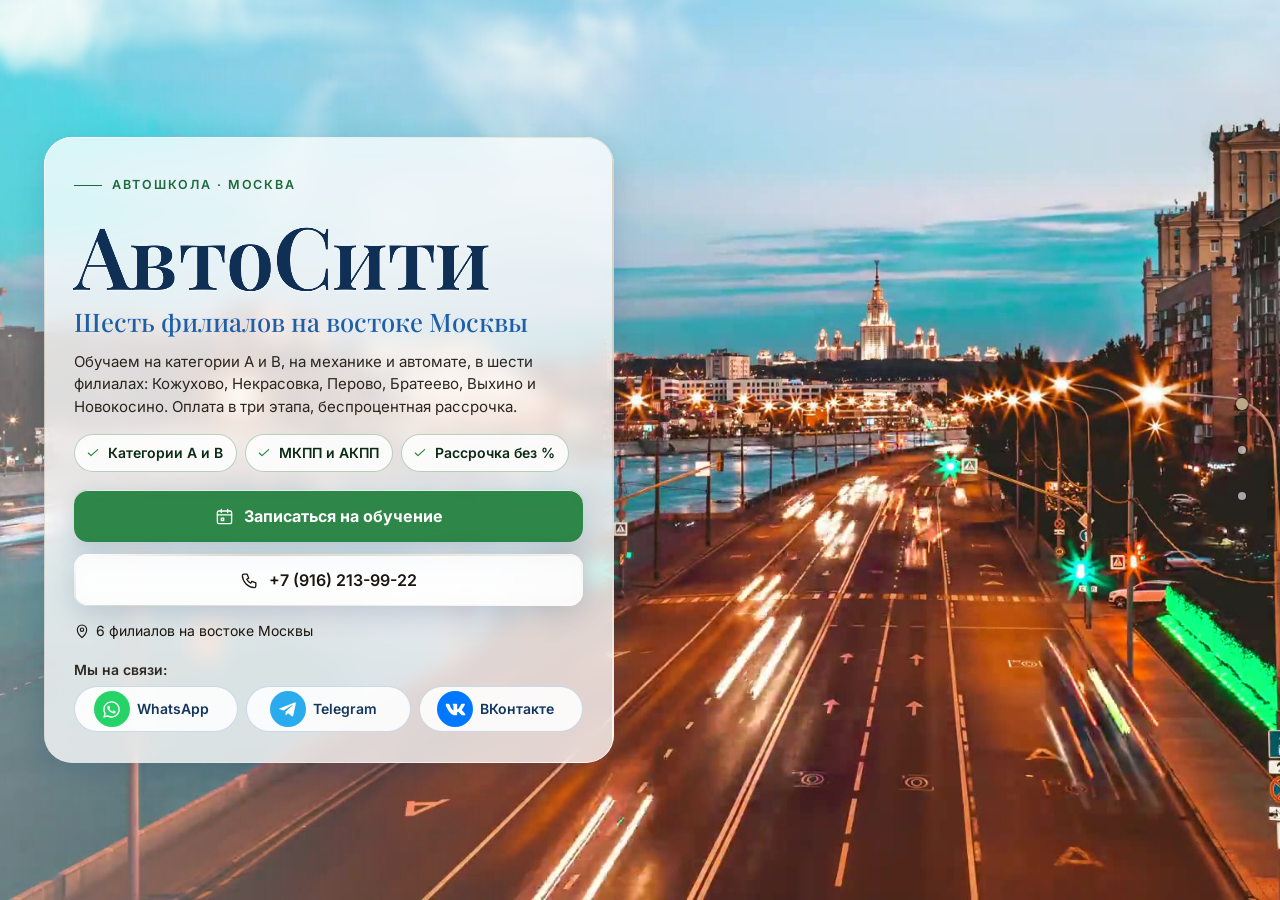
==== index.html @ 0210791f "Автошкола «АвтоСити»: этап 1 — главная, цены, контакты" ====
<!DOCTYPE html>
<html lang="ru" data-theme="light">
<head>
<meta charset="utf-8">
<meta name="viewport" content="width=device-width, initial-scale=1, viewport-fit=cover">
<title>Автошкола «АвтоСити» — права категорий A и B, 6 филиалов на востоке Москвы, от 29 000 ₽</title>
<meta name="description" content="Автошкола «АвтоСити»: категории A и B, МКПП и АКПП, рассрочка без процентов. Филиалы в Кожухово, Некрасовке, Перово, Братеево, Выхино и Новокосино. Категория B — от 29 000 ₽. Телефон +7 (916) 213-99-22.">
<meta name="robots" content="noindex, nofollow, noarchive">
<meta name="geo.region" content="RU-SPE">
<meta name="geo.placename" content="Санкт-Петербург">
<meta name="geo.position" content="59.8944504;30.4585142">
<meta name="ICBM" content="59.8944504, 30.4585142">
<meta property="og:type" content="website">
<meta property="og:locale" content="ru_RU">
<meta property="og:site_name" content="Автошкола «АвтоСити»">
<meta property="og:title" content="Автошкола «АвтоСити» — права категорий A и B, 6 филиалов на востоке Москвы, от 29 000 ₽">
<meta property="og:description" content="Автошкола «АвтоСити»: категории A и B, МКПП и АКПП, рассрочка без процентов. Филиалы в Кожухово, Некрасовке, Перово, Братеево, Выхино и Новокосино. Категория B — от 29 000 ₽. Телефон +7 (916) 213-99-22.">
<meta name="twitter:card" content="summary_large_image">
<meta name="twitter:title" content="Автошкола «АвтоСити» — права категорий A и B, 6 филиалов на востоке Москвы, от 29 000 ₽">
<meta name="twitter:description" content="Автошкола «АвтоСити»: категории A и B, МКПП и АКПП, рассрочка без процентов. Филиалы в Кожухово, Некрасовке, Перово, Братеево, Выхино и Новокосино. Категория B — от 29 000 ₽. Телефон +7 (916) 213-99-22.">
<meta name="theme-color" content="#eef9ef">
<link rel="icon" href="data:image/svg+xml,%3Csvg%20xmlns%3D%22http%3A//www.w3.org/2000/svg%22%20viewBox%3D%220%200%2064%2064%22%3E%3Crect%20width%3D%2264%22%20height%3D%2264%22%20rx%3D%2214%22%20fill%3D%22%231f5fa8%22/%3E%3Ccircle%20cx%3D%2232%22%20cy%3D%2232%22%20r%3D%2217%22%20fill%3D%22none%22%20stroke%3D%22%23fff%22%20stroke-width%3D%225%22/%3E%3Ccircle%20cx%3D%2232%22%20cy%3D%2232%22%20r%3D%225%22%20fill%3D%22%23ffc54d%22/%3E%3C/svg%3E">
<script>document.documentElement.classList.add('js');try{var _i=parseInt(localStorage.getItem('nb_fs2'),10),_f=[1,1.15,1.3,1.5][_i];if(_f)document.documentElement.style.setProperty('--fs',_f)}catch(e){}</script>
<style id="hero-timing">:root{--hero-d:1.2s}</style>
<link rel="preload" as="image" href="img/hero-poster.jpg" fetchpriority="high">
<!-- шрифты лежат внутри сайта: Google Fonts у российской аудитории режется -->
<style>
@font-face{font-family:'Inter';font-style:normal;font-weight:400;font-display:swap;src:url(assets/fonts/inter-400-cyrillic-ext.woff2) format('woff2');unicode-range:U+0460-052F, U+1C80-1C8A, U+20B4, U+2DE0-2DFF, U+A640-A69F, U+FE2E-FE2F}
@font-face{font-family:'Inter';font-style:normal;font-weight:400;font-display:swap;src:url(assets/fonts/inter-400-cyrillic.woff2) format('woff2');unicode-range:U+0301, U+0400-045F, U+0490-0491, U+04B0-04B1, U+2116}
@font-face{font-family:'Inter';font-style:normal;font-weight:400;font-display:swap;src:url(assets/fonts/inter-400-latin-ext.woff2) format('woff2');unicode-range:U+0100-02BA, U+02BD-02C5, U+02C7-02CC, U+02CE-02D7, U+02DD-02FF, U+0304, U+0308, U+0329, U+1D00-1DBF, U+1E00-1E9F, U+1EF2-1EFF, U+2020, U+20A0-20AB, U+20AD-20C0, U+2113, U+2C60-2C7F, U+A720-A7FF}
@font-face{font-family:'Inter';font-style:normal;font-weight:400;font-display:swap;src:url(assets/fonts/inter-400-latin.woff2) format('woff2');unicode-range:U+0000-00FF, U+0131, U+0152-0153, U+02BB-02BC, U+02C6, U+02DA, U+02DC, U+0304, U+0308, U+0329, U+2000-206F, U+20AC, U+2122, U+2191, U+2193, U+2212, U+2215, U+FEFF, U+FFFD}
@font-face{font-family:'Inter';font-style:normal;font-weight:500;font-display:swap;src:url(assets/fonts/inter-500-cyrillic-ext.woff2) format('woff2');unicode-range:U+0460-052F, U+1C80-1C8A, U+20B4, U+2DE0-2DFF, U+A640-A69F, U+FE2E-FE2F}
@font-face{font-family:'Inter';font-style:normal;font-weight:500;font-display:swap;src:url(assets/fonts/inter-500-cyrillic.woff2) format('woff2');unicode-range:U+0301, U+0400-045F, U+0490-0491, U+04B0-04B1, U+2116}
@font-face{font-family:'Inter';font-style:normal;font-weight:500;font-display:swap;src:url(assets/fonts/inter-500-latin-ext.woff2) format('woff2');unicode-range:U+0100-02BA, U+02BD-02C5, U+02C7-02CC, U+02CE-02D7, U+02DD-02FF, U+0304, U+0308, U+0329, U+1D00-1DBF, U+1E00-1E9F, U+1EF2-1EFF, U+2020, U+20A0-20AB, U+20AD-20C0, U+2113, U+2C60-2C7F, U+A720-A7FF}
@font-face{font-family:'Inter';font-style:normal;font-weight:500;font-display:swap;src:url(assets/fonts/inter-500-latin.woff2) format('woff2');unicode-range:U+0000-00FF, U+0131, U+0152-0153, U+02BB-02BC, U+02C6, U+02DA, U+02DC, U+0304, U+0308, U+0329, U+2000-206F, U+20AC, U+2122, U+2191, U+2193, U+2212, U+2215, U+FEFF, U+FFFD}
@font-face{font-family:'Inter';font-style:normal;font-weight:600;font-display:swap;src:url(assets/fonts/inter-600-cyrillic-ext.woff2) format('woff2');unicode-range:U+0460-052F, U+1C80-1C8A, U+20B4, U+2DE0-2DFF, U+A640-A69F, U+FE2E-FE2F}
@font-face{font-family:'Inter';font-style:normal;font-weight:600;font-display:swap;src:url(assets/fonts/inter-600-cyrillic.woff2) format('woff2');unicode-range:U+0301, U+0400-045F, U+0490-0491, U+04B0-04B1, U+2116}
@font-face{font-family:'Inter';font-style:normal;font-weight:600;font-display:swap;src:url(assets/fonts/inter-600-latin-ext.woff2) format('woff2');unicode-range:U+0100-02BA, U+02BD-02C5, U+02C7-02CC, U+02CE-02D7, U+02DD-02FF, U+0304, U+0308, U+0329, U+1D00-1DBF, U+1E00-1E9F, U+1EF2-1EFF, U+2020, U+20A0-20AB, U+20AD-20C0, U+2113, U+2C60-2C7F, U+A720-A7FF}
@font-face{font-family:'Inter';font-style:normal;font-weight:600;font-display:swap;src:url(assets/fonts/inter-600-latin.woff2) format('woff2');unicode-range:U+0000-00FF, U+0131, U+0152-0153, U+02BB-02BC, U+02C6, U+02DA, U+02DC, U+0304, U+0308, U+0329, U+2000-206F, U+20AC, U+2122, U+2191, U+2193, U+2212, U+2215, U+FEFF, U+FFFD}
@font-face{font-family:'Inter';font-style:normal;font-weight:700;font-display:swap;src:url(assets/fonts/inter-700-cyrillic-ext.woff2) format('woff2');unicode-range:U+0460-052F, U+1C80-1C8A, U+20B4, U+2DE0-2DFF, U+A640-A69F, U+FE2E-FE2F}
@font-face{font-family:'Inter';font-style:normal;font-weight:700;font-display:swap;src:url(assets/fonts/inter-700-cyrillic.woff2) format('woff2');unicode-range:U+0301, U+0400-045F, U+0490-0491, U+04B0-04B1, U+2116}
@font-face{font-family:'Inter';font-style:normal;font-weight:700;font-display:swap;src:url(assets/fonts/inter-700-latin-ext.woff2) format('woff2');unicode-range:U+0100-02BA, U+02BD-02C5, U+02C7-02CC, U+02CE-02D7, U+02DD-02FF, U+0304, U+0308, U+0329, U+1D00-1DBF, U+1E00-1E9F, U+1EF2-1EFF, U+2020, U+20A0-20AB, U+20AD-20C0, U+2113, U+2C60-2C7F, U+A720-A7FF}
@font-face{font-family:'Inter';font-style:normal;font-weight:700;font-display:swap;src:url(assets/fonts/inter-700-latin.woff2) format('woff2');unicode-range:U+0000-00FF, U+0131, U+0152-0153, U+02BB-02BC, U+02C6, U+02DA, U+02DC, U+0304, U+0308, U+0329, U+2000-206F, U+20AC, U+2122, U+2191, U+2193, U+2212, U+2215, U+FEFF, U+FFFD}
@font-face{font-family:'Playfair Display';font-style:normal;font-weight:500;font-display:swap;src:url(assets/fonts/playfair-display-500-cyrillic.woff2) format('woff2');unicode-range:U+0301, U+0400-045F, U+0490-0491, U+04B0-04B1, U+2116}
@font-face{font-family:'Playfair Display';font-style:normal;font-weight:500;font-display:swap;src:url(assets/fonts/playfair-display-500-latin-ext.woff2) format('woff2');unicode-range:U+0100-02BA, U+02BD-02C5, U+02C7-02CC, U+02CE-02D7, U+02DD-02FF, U+0304, U+0308, U+0329, U+1D00-1DBF, U+1E00-1E9F, U+1EF2-1EFF, U+2020, U+20A0-20AB, U+20AD-20C0, U+2113, U+2C60-2C7F, U+A720-A7FF}
@font-face{font-family:'Playfair Display';font-style:normal;font-weight:500;font-display:swap;src:url(assets/fonts/playfair-display-500-latin.woff2) format('woff2');unicode-range:U+0000-00FF, U+0131, U+0152-0153, U+02BB-02BC, U+02C6, U+02DA, U+02DC, U+0304, U+0308, U+0329, U+2000-206F, U+20AC, U+2122, U+2191, U+2193, U+2212, U+2215, U+FEFF, U+FFFD}
@font-face{font-family:'Playfair Display';font-style:normal;font-weight:600;font-display:swap;src:url(assets/fonts/playfair-display-600-cyrillic.woff2) format('woff2');unicode-range:U+0301, U+0400-045F, U+0490-0491, U+04B0-04B1, U+2116}
@font-face{font-family:'Playfair Display';font-style:normal;font-weight:600;font-display:swap;src:url(assets/fonts/playfair-display-600-latin-ext.woff2) format('woff2');unicode-range:U+0100-02BA, U+02BD-02C5, U+02C7-02CC, U+02CE-02D7, U+02DD-02FF, U+0304, U+0308, U+0329, U+1D00-1DBF, U+1E00-1E9F, U+1EF2-1EFF, U+2020, U+20A0-20AB, U+20AD-20C0, U+2113, U+2C60-2C7F, U+A720-A7FF}
@font-face{font-family:'Playfair Display';font-style:normal;font-weight:600;font-display:swap;src:url(assets/fonts/playfair-display-600-latin.woff2) format('woff2');unicode-range:U+0000-00FF, U+0131, U+0152-0153, U+02BB-02BC, U+02C6, U+02DA, U+02DC, U+0304, U+0308, U+0329, U+2000-206F, U+20AC, U+2122, U+2191, U+2193, U+2212, U+2215, U+FEFF, U+FFFD}
/* ===== Notary site — generator stylesheet (light warm base, dark theme by toggle) ===== */
:root{
  --p100:#665230; --p90:#97825e; --p80:#bba887; --p70:#c2b9a9; --p50:#dad5ce; --p40:#e0dedb;
  --p30:#eeece9; --p20:#f1f1f0; --p10:#f8f8f8; --n100:#0e0f11; --n90:#3c404b; --n10:#fff;

  --bg:var(--p10); --bg2:var(--p20); --bg3:var(--p30); --card:var(--n10); --text:var(--n100); --muted:var(--n90);
  --line:var(--p50); --line2:var(--p40); --accent:var(--p90); --accent-d:var(--p100); --accent-l:var(--p80); --accent-soft:var(--p30);
  --on-accent:#fff; --shadow:0 1px 10px rgba(51,51,51,.10); --shadow-lg:0 12px 40px rgba(30,24,10,.14);
  --hero-ov1:rgba(14,15,17,.72); --hero-ov2:rgba(14,15,17,.30); --sec-ov:rgba(248,248,248,.72);
  --ok:#2e8b57; --bad:#b4453b;
  /* те же цвета составляющими: rgba() понимают все браузеры, color-mix() — нет */
  --bg-rgb:248,248,248; --card-rgb:255,255,255; --accent-rgb:151,130,94; --ok-rgb:46,139,87;

  --zc:var(--fs); --fs:1; --vwu:calc(1vw / var(--fs)); --vhu:calc(1vh / var(--fs));   /* масштаб текста (А−/А+) и «честные» vw/vh под ним */
  --hdr-h:68px; --bar-h:70px; --vh:calc(100*var(--vhu)); --gap:24px; --radius:14px; --radius-s:10px;
  --font:"Inter",Tahoma,Arial,sans-serif; --serif:"Playfair Display",Georgia,"Times New Roman",serif;
  --ease:cubic-bezier(.65,.05,.36,1); --speed:520ms;
}
html[data-theme="dark"]{
  --bg:#17150f; --bg2:#1d1a13; --bg3:#252117; --card:#221e15; --text:#f1ebdf; --muted:#b9ae98;
  --line:#3a3325; --line2:#2f2a1e; --accent:#c9b17f; --accent-d:#e0cf9f; --accent-l:#8d7b58; --accent-soft:#2a251a;
  --on-accent:#17150f; --shadow:0 1px 12px rgba(0,0,0,.45); --shadow-lg:0 14px 40px rgba(0,0,0,.55);
  --hero-ov1:rgba(10,9,6,.80); --hero-ov2:rgba(10,9,6,.40); --sec-ov:rgba(16,15,12,.76);
  --bg-rgb:23,21,15; --card-rgb:34,30,21; --accent-rgb:201,177,127;
}

*,*::before,*::after{box-sizing:border-box}
/* А−/А+: весь сайт — шапка, плашки, меню, формы, окна — растёт пропорционально, как при увеличении масштаба в браузере */
html{-webkit-text-size-adjust:100%;scroll-behavior:auto;zoom:var(--fs,1)}
html,body{height:100%;margin:0;overflow:hidden;background:var(--bg);color:var(--text);
  font-family:var(--font);font-size:16px;line-height:1.55;-webkit-font-smoothing:antialiased}
body{overscroll-behavior:none;position:relative}
a{color:inherit;text-decoration:none}
img{display:block;max-width:100%}
button{font:inherit;color:inherit;background:none;border:0;padding:0;cursor:pointer}
input,select,textarea{font:inherit;color:inherit}
h1,h2,h3,h4,p{margin:0}
ul{margin:0;padding:0;list-style:none}
svg{display:block}
.ico{width:22px;height:22px;stroke:currentColor;fill:none;stroke-width:1.7;stroke-linecap:round;stroke-linejoin:round;flex:none}
.vh{position:absolute!important;width:1px;height:1px;overflow:hidden;clip:rect(0 0 0 0);white-space:nowrap}

/* ---------- typography helpers ---------- */
.kicker{display:inline-flex;align-items:center;gap:10px;font-size:13px;font-weight:600;letter-spacing:.14em;text-transform:uppercase;color:var(--accent)}
.kicker::before{content:"";width:28px;height:1px;background:var(--accent)}
.h2{font-size:clamp(26px,calc(3.2*var(--vwu,1vw)),40px);font-weight:600;letter-spacing:-.02em;line-height:1.12;margin-top:10px}
.lead{color:var(--muted);font-size:17px;max-width:640px;margin-top:12px}
.sec-head{margin-bottom:28px}
#contacts .sec-head{margin-bottom:18px}

/* ---------- buttons ---------- */
.btn{display:inline-flex;align-items:center;justify-content:center;gap:10px;min-height:48px;padding:0 22px;border-radius:999px;
  font-weight:600;font-size:15px;line-height:1;border:1.5px solid transparent;transition:background .25s,color .25s,border-color .25s,transform .2s,box-shadow .25s;white-space:nowrap}
.btn:active{transform:translateY(1px)}
.btn-primary{background:var(--accent-d);color:var(--on-accent);border-color:var(--accent-d)}
.btn-primary:hover{background:var(--accent);border-color:var(--accent);color:#fff}
html[data-theme="dark"] .btn-primary:hover{color:#17150f}
.btn-ghost{border-color:var(--line);color:var(--text);background:var(--card)}
.btn-ghost:hover{border-color:var(--accent);color:var(--accent-d)}
.btn-light{background:rgba(255,255,255,.14);color:#fff;border-color:rgba(255,255,255,.55);backdrop-filter:blur(6px)}
.btn-light:hover{background:#fff;color:var(--n100)}
.btn-white{background:#fff;color:var(--n100);border-color:#fff}
.btn-white:hover{background:var(--p30);border-color:var(--p30)}
.btn .ico{width:18px;height:18px}
.btn-sm{min-height:44px;padding:0 16px;font-size:14px}

/* ---------- header ---------- */
.hdr{position:fixed;top:0;left:0;right:0;height:var(--hdr-h);z-index:200;display:flex;align-items:center;
  zoom:calc(1 / var(--zc,1)); --vwu:1vw; --vhu:1vh;   /* А−/А+ шапку не трогают: она всегда как при 100 % (страница в zoom, шапка — встречный zoom) */
  background:rgba(var(--bg-rgb),.88);backdrop-filter:blur(12px);-webkit-backdrop-filter:blur(12px);
  border-bottom:1px solid var(--line2);transition:background .3s}
.hdr-in{width:100%;max-width:1280px;margin:0 auto;padding:0 28px;display:flex;align-items:center;gap:24px}
.brand{display:flex;align-items:center;gap:12px;min-width:0;min-height:44px}
.mono-img{object-fit:contain;background:#fff;padding:2px;box-sizing:border-box}
.mono{width:42px;height:42px;border-radius:12px;background:var(--accent-d);color:var(--on-accent);display:grid;place-items:center;
  font-family:var(--serif);font-size:20px;font-weight:600;flex:none;letter-spacing:.02em}
.brand-t{display:flex;flex-direction:column;line-height:1.15;min-width:0}
.brand-n{font-weight:600;font-size:15px;white-space:nowrap;overflow:hidden;text-overflow:ellipsis}
.brand-s{font-size:13px;color:var(--muted);white-space:nowrap;overflow:hidden;text-overflow:ellipsis}
.nav{display:flex;align-items:center;gap:4px;margin-left:auto}
.nav > li{position:relative}
.nav-a{display:inline-flex;align-items:center;gap:6px;min-height:44px;padding:10px 12px;border-radius:8px;font-size:14px;font-weight:500;color:var(--text);opacity:.8;transition:opacity .2s,background .2s}
.nav-a:hover,.nav-a.cur,.nav > li.open > .nav-a{opacity:1;background:var(--bg3)}
.nav-a .chev{width:14px;height:14px;transition:transform .25s}
.nav > li.open > .nav-a .chev{transform:rotate(180deg)}
.hdr-tools{display:flex;align-items:center;gap:6px;margin-left:8px}
.tool{width:44px;height:44px;border-radius:10px;display:grid;place-items:center;color:var(--text);opacity:.8;transition:background .2s,opacity .2s}
.tool:hover{background:var(--bg3);opacity:1}
.tool .ico{width:20px;height:20px}
.tool-lang{width:auto;padding:0 10px;gap:6px;font-size:13px;font-weight:600;letter-spacing:.04em;display:flex;align-items:center}
.lang-wrap{position:relative}
.lang-dd{position:absolute;right:0;top:calc(100% + 8px);background:var(--card);border:1px solid var(--line);border-radius:12px;box-shadow:var(--shadow-lg);
  padding:6px;min-width:190px;display:none;z-index:210}
.lang-wrap.open .lang-dd{display:block}
.lang-dd button,.lang-dd a{display:flex;width:100%;align-items:center;gap:10px;min-height:44px;padding:9px 12px;border-radius:8px;font-size:14px;text-align:left}
.lang-dd button:hover,.lang-dd a:hover{background:var(--bg3)}
.lang-dd button.cur,.lang-dd a.cur{color:var(--accent-d);font-weight:600}
.lang-dd b{font-size:13px;letter-spacing:.08em;width:26px;color:var(--muted)}
.hdr-book{margin-left:4px}
.burger{display:none}
.moon,.sun{display:none}
html[data-theme="dark"] .sun{display:block}
html:not([data-theme="dark"]) .moon{display:block}

/* mega menu */
.mega{position:absolute;left:50%;top:calc(100% + 10px);transform:translateX(-50%);width:min(980px,calc(calc(100*var(--vwu,1vw)) - 40px));
  background:var(--card);border:1px solid var(--line);border-radius:16px;box-shadow:var(--shadow-lg);padding:20px;display:none;z-index:210}
.nav > li.open > .mega{display:block}
.mega-head{display:flex;justify-content:space-between;align-items:baseline;gap:16px;padding:0 6px 14px;border-bottom:1px solid var(--line2);margin-bottom:12px}
.mega-head b{font-size:14px}
.mega-head span{font-size:13px;color:var(--muted)}
.mega-grid{display:grid;grid-template-columns:repeat(2,1fr);gap:4px}
.mega-it{display:flex;gap:12px;align-items:flex-start;padding:10px 12px;border-radius:10px;text-align:left;width:100%;transition:background .2s}
.mega-it:hover{background:var(--bg3)}
.mega-it .cic{width:38px;height:38px;border-radius:10px;background:var(--accent-soft);color:var(--accent-d);display:grid;place-items:center;flex:none}
.mega-it .cic .ico{width:20px;height:20px}
.mega-it b{display:block;font-size:14px;font-weight:600}
.mega-it small{display:block;font-size:13px;color:var(--muted);line-height:1.35;margin-top:2px}
.mega-it em{font-style:normal;font-size:13px;color:var(--accent);margin-top:3px;display:block}

/* mobile menu */
.mmenu{position:fixed;top:calc(var(--hdr-h) / var(--zc,1));left:0;right:0;bottom:var(--bar-h);z-index:190;background:var(--bg);overflow-y:auto;padding:14px 18px 30px;display:none}
.mmenu.open{display:block}
.mmenu a,.mmenu .macc > button{display:flex;align-items:center;justify-content:space-between;width:100%;padding:14px 6px;border-bottom:1px solid var(--line2);font-size:17px;font-weight:500;text-align:left}
.mmenu .macc > button .chev{width:18px;height:18px;transition:transform .25s}
.mmenu .macc.open > button .chev{transform:rotate(180deg)}
.mmenu .macc-list{display:none;padding:4px 0 8px}
.mmenu .macc.open .macc-list{display:block}
.mmenu .macc-list button{display:flex;align-items:center;gap:12px;width:100%;padding:11px 8px;border-radius:10px;text-align:left;font-size:15px}
.mmenu .macc-list button:hover{background:var(--bg3)}
.mmenu .macc-list .cic{width:32px;height:32px;border-radius:8px;background:var(--accent-soft);color:var(--accent-d);display:grid;place-items:center;flex:none}
.mmenu .macc-list .cic .ico{width:17px;height:17px}
.mmenu-foot{display:flex;flex-wrap:wrap;gap:8px;margin-top:18px}
.mmenu-foot .btn{flex:1}

/* ---------- full-page scroller ---------- */
.fp{position:relative;width:100%;height:var(--vh);overflow:hidden}
.fp-track{will-change:transform;transition:transform var(--speed) var(--ease)}
.fp-track.no-anim{transition:none}
.sec{position:relative;height:var(--vh);width:100%;overflow:hidden}
.sec-scroll{height:100%;overflow-y:auto;overflow-x:hidden;display:flex;flex-direction:column;
  padding:calc(var(--hdr-h) / var(--zc,1) + 20px) 28px calc(var(--bar-h) + 96px);-webkit-overflow-scrolling:touch;scrollbar-width:thin;scrollbar-color:var(--line) transparent}
.wrap{margin:auto;width:100%;max-width:1180px}
.sec-alt{background:var(--bg2)}

/* reveal animation */
.rv{opacity:0;transform:translateY(18px);transition:opacity .7s ease,transform .7s ease;transition-delay:calc(var(--i,0) * 90ms)}
.sec.active .rv{opacity:1;transform:none}

/* side dots */
.dots{position:fixed;right:16px;top:50%;transform:translateY(-50%);z-index:150;display:flex;flex-direction:column;gap:2px}
.dots button{position:relative;width:44px;height:44px;display:grid;place-items:center}
.dots button::after{content:"";width:8px;height:8px;border-radius:50%;background:var(--muted);opacity:.45;transition:transform .25s,opacity .25s,background .25s}
.dots button:hover::after{opacity:.9}
.dots button.cur::after{background:var(--accent);opacity:1;transform:scale(1.5)}
.dots button span{position:absolute;right:32px;top:50%;transform:translateY(-50%) translateX(6px);background:var(--n100);color:#fff;font-size:13px;
  padding:5px 10px;border-radius:6px;white-space:nowrap;opacity:0;pointer-events:none;transition:opacity .2s,transform .2s}
.dots button:hover span{opacity:1;transform:translateY(-50%)}
.sec-hero ~ .dots{color:#fff}
body[data-sec="0"] .dots button::after{background:#fff}
body[data-sec="0"] .dots button.cur::after{background:var(--p80)}

.sec:not(.sec-hero) .sec-scroll{position:relative;z-index:1}

.status{display:inline-flex;align-items:center;gap:8px;padding:8px 14px 8px 10px;border-radius:999px;background:rgba(255,255,255,.12);border:1px solid rgba(255,255,255,.28);font-size:13px;backdrop-filter:blur(6px)}
.status i{width:9px;height:9px;border-radius:50%;background:#7bd389;box-shadow:0 0 0 3px rgba(123,211,137,.28)}
.status.closed i{background:#f08a7e;box-shadow:0 0 0 3px rgba(240,138,126,.28)}
.status.soon i{background:#f0c674;box-shadow:0 0 0 3px rgba(240,198,116,.28)}
.status span{opacity:.85}
.addr-link{display:inline-flex;align-items:center;gap:6px;border-bottom:1px solid currentColor;padding:13px 0 14px;margin:-13px 0 -14px;transition:color .2s}
.addr-link:hover{color:var(--accent)}
.addr-link .ico{width:16px;height:16px}

/* ---------- services ---------- */
.svc-grid{display:grid;grid-template-columns:repeat(5,1fr);gap:14px}
.svc{display:flex;flex-direction:column;align-items:flex-start;gap:10px;padding:18px 16px 16px;border-radius:var(--radius);background:var(--card);border:1px solid var(--line2);
  text-align:left;min-height:170px;transition:transform .25s,box-shadow .25s,border-color .25s;position:relative}
.svc:hover{transform:translateY(-3px);box-shadow:var(--shadow-lg);border-color:var(--accent-l)}
.svc .cic{width:44px;height:44px;border-radius:12px;background:var(--accent-soft);color:var(--accent-d);display:grid;place-items:center}
.svc b{font-size:15px;font-weight:600;line-height:1.3}
.svc small{font-size:13px;color:var(--muted);line-height:1.35}
.svc em{font-style:normal;font-size:13px;color:var(--accent);margin-top:auto;padding-top:6px;display:inline-flex;align-items:center;gap:4px}
.svc em .ico{width:12px;height:12px}

/* ---------- about ---------- */
.about{display:grid;grid-template-columns:1.15fr .85fr;gap:48px;align-items:start}
.about-txt p{color:var(--muted);margin-top:14px;font-size:16px}
.about-txt p:first-of-type{color:var(--text)}
.quote{margin-top:22px;padding:16px 20px;border-left:3px solid var(--accent);background:var(--card);border-radius:0 12px 12px 0;font-family:var(--serif);font-size:18px;line-height:1.45;color:var(--text)}
.creds{display:grid;gap:10px}
.cred{display:flex;gap:14px;align-items:center;padding:14px 16px;border-radius:12px;background:var(--card);border:1px solid var(--line2)}
.cred .cic{width:40px;height:40px;border-radius:10px;background:var(--accent-soft);color:var(--accent-d);display:grid;place-items:center;flex:none}
.cred .cic .ico{width:20px;height:20px}
.cred small{display:block;font-size:13px;color:var(--muted);text-transform:uppercase;letter-spacing:.06em}
.cred b{display:block;font-size:15px;font-weight:600;line-height:1.3}
.chips{display:flex;flex-wrap:wrap;gap:8px;margin-top:16px}
.chips li{padding:8px 14px;border-radius:999px;border:1px solid var(--accent-l);color:var(--accent-d);font-size:13.5px;font-weight:500;background:var(--card)}
.strong-lbl{margin-top:22px;font-size:13px;text-transform:uppercase;letter-spacing:.1em;color:var(--muted)}

/* ---------- how ---------- */
.steps{display:grid;grid-template-columns:repeat(5,1fr);gap:16px;position:relative;margin-top:14px}
.steps::before{content:"";position:absolute;left:8%;right:8%;top:30px;height:1px;background:var(--line)}
.step{position:relative;padding:0 8px}
.step-n{width:60px;height:60px;border-radius:50%;background:var(--card);border:1.5px solid var(--accent-l);color:var(--accent-d);display:grid;place-items:center;
  font-family:var(--serif);font-size:24px;font-weight:600;position:relative;z-index:1;transition:background .4s,color .4s}
.sec.active .step-n{animation:pop .6s var(--ease) both;animation-delay:calc(var(--i) * 140ms + 150ms)}
@keyframes pop{0%{transform:scale(.6);opacity:0}60%{transform:scale(1.08);opacity:1}100%{transform:scale(1)}}
.step b{display:block;margin-top:16px;font-size:17px;font-weight:600}
.step p{color:var(--muted);font-size:14.5px;margin-top:6px}

/* ---------- reviews ---------- */
.reviews{display:grid;grid-template-columns:300px 1fr;gap:28px;align-items:start}
.rsum{background:var(--card);border:1px solid var(--line2);border-radius:var(--radius);padding:26px 24px;text-align:center}
.rsum .big{font-family:var(--serif);font-size:64px;line-height:1;font-weight:500;color:var(--accent-d)}
.stars{display:inline-flex;gap:3px;--fill:100%}
.stars svg{width:20px;height:20px}
.stars .st{fill:var(--line);stroke:none}
.stars .st.on{fill:#e7b73b}
.stars .st.half{fill:url(#halfgrad)}
.rsum .stars{margin-top:8px}
.rsum p{color:var(--muted);font-size:13.5px;margin-top:10px;line-height:1.4}
.rsum .btn{margin-top:16px;width:100%}
.rsum .gis{display:block;margin:10px 0 -14px;padding:14px 0;font-size:13px;color:var(--accent-d);text-decoration:underline;text-underline-offset:3px}
.rgrid{display:grid;grid-template-columns:repeat(2,1fr);gap:14px}
.rev{background:var(--card);border:1px solid var(--line2);border-radius:var(--radius);padding:20px;display:flex;flex-direction:column;gap:10px}
.rev .stars svg{width:15px;height:15px}
.rev p{font-size:14.5px;line-height:1.5;flex:1}
.rev p::before{content:"“";font-family:var(--serif);color:var(--accent);font-size:22px;line-height:0;margin-right:4px;vertical-align:-6px}
.rev-meta{display:flex;flex-wrap:wrap;justify-content:space-between;gap:4px 10px;align-items:baseline;font-size:13px;color:var(--muted)}
.rev-meta b{color:var(--text);font-weight:600}
.rev-src{display:inline-flex;align-items:center;gap:5px;white-space:nowrap;margin-left:auto}
.rev-src i{width:6px;height:6px;border-radius:50%;background:var(--accent)}
.rev-sample{color:var(--muted);font-style:italic;opacity:.85}
.rev-real{color:var(--accent-d);font-weight:600}
.rev-real i{background:var(--ok)}
.rev-is-real{border-color:var(--accent-l)}
.demo-note{margin-top:14px;max-width:760px;font-size:13.5px;line-height:1.45;color:var(--muted);background:var(--accent-soft);
  border-left:3px solid var(--accent);border-radius:0 8px 8px 0;padding:8px 12px}
.rnote{margin-top:14px;font-size:13px;color:var(--muted)}

/* ---------- faq ---------- */
.faq{display:grid;grid-template-columns:1fr 1fr;gap:0 32px;align-items:start}
.faq-col{display:flex;flex-direction:column}
.fq{border-bottom:1px solid var(--line)}
.fq > button{display:flex;width:100%;align-items:center;justify-content:space-between;gap:16px;min-height:44px;padding:16px 4px;text-align:left;font-weight:600;font-size:15.5px;line-height:1.35}
.fq > button .pl{width:26px;height:26px;border-radius:50%;border:1px solid var(--line);display:grid;place-items:center;flex:none;color:var(--accent-d);transition:transform .3s,background .3s}
.fq > button .pl .ico{width:14px;height:14px}
.fq.open > button .pl{transform:rotate(45deg);background:var(--accent-soft)}
.fq-a{display:grid;grid-template-rows:0fr;transition:grid-template-rows .35s var(--ease)}
.fq.open .fq-a{grid-template-rows:1fr}
.fq-a > div{overflow:hidden}
.fq-a p{color:var(--muted);font-size:14.5px;padding:0 4px 16px;line-height:1.55}
.fq-a .faq-note{font-size:13px;color:var(--accent-d);padding-bottom:6px}
.fq-a .faq-note:empty{display:none}

/* ---------- contacts ---------- */
.contacts{display:grid;grid-template-columns:1fr 1.05fr 1fr;gap:18px;align-items:stretch}
.contacts .cbox{padding:16px 18px}
.cbox{background:var(--card);border:1px solid var(--line2);border-radius:var(--radius);padding:20px}
.cl{display:grid;gap:12px}
.cl li{display:flex;gap:12px;align-items:flex-start}
.cl .cic{width:36px;height:36px;border-radius:10px;background:var(--accent-soft);color:var(--accent-d);display:grid;place-items:center;flex:none}
.cl .cic .ico{width:18px;height:18px}
.cl small{display:block;font-size:13px;color:var(--muted);text-transform:uppercase;letter-spacing:.06em}
.cl b{display:block;font-weight:500;font-size:15px;line-height:1.4}
.cl a.tel,.cl a.mail{display:block;padding:14px 0;margin:-14px 0}
.cl a.tel:hover,.cl a.mail:hover{color:var(--accent-d)}
.hours-link{display:inline-block;font-size:13px;color:var(--accent-d);text-decoration:underline;text-underline-offset:3px;padding:14px 0;margin:-14px 0}
.cl .msgs{display:flex;gap:8px;margin-top:4px;flex-wrap:wrap}
.cl .msgs a{display:inline-flex;align-items:center;gap:6px;padding:6px 10px;border-radius:8px;border:1px solid var(--line);font-size:13px;min-height:44px}
.cl .msgs a .ico{width:16px;height:16px}
.mapbox{display:flex;flex-direction:column;gap:12px;padding:12px}
.map{flex:1;min-height:280px;border-radius:10px;overflow:hidden;border:1px solid var(--line);background:var(--bg3);position:relative}
.map iframe{width:100%;height:100%;border:0;position:absolute;inset:0}
.map-actions{display:flex;gap:8px;flex-wrap:wrap}
.map-actions .btn{flex:1;min-height:44px;font-size:14px;padding:0 12px}

/* form */
.form h3{font-size:19px;font-weight:600}
.form .fdesc{color:var(--muted);font-size:13.5px;margin-top:6px}
.fg{display:grid;gap:8px;margin-top:12px}
.f2{display:grid;grid-template-columns:1fr 1fr;gap:10px}
.fld{display:flex;flex-direction:column;gap:4px}
.fld label{font-size:13px;color:var(--muted);font-weight:500}
.fld input,.fld select,.fld textarea{width:100%;background:var(--bg);border:1px solid var(--line);border-radius:10px;padding:8px 12px;font-size:14px;transition:border-color .2s,box-shadow .2s;min-height:44px}
.fld textarea{min-height:48px;resize:vertical}
.fld input:focus,.fld select:focus,.fld textarea:focus{outline:0;border-color:var(--accent);box-shadow:0 0 0 3px rgba(var(--accent-rgb),.22)}
.fld.err input,.fld.err select{border-color:var(--bad)}
.ferr{font-size:13px;color:var(--bad);display:none}
.fld.err .ferr{display:block}
.fnote{font-size:13px;color:var(--muted);margin-top:8px;line-height:1.4}
.fok{display:none;margin-top:10px;padding:10px 12px;border-radius:10px;background:rgba(var(--ok-rgb),.12);color:var(--ok);font-size:13.5px}
.fok.show{display:block}

.foot{margin-top:18px;padding-top:12px;padding-left:250px;flex-wrap:nowrap;align-items:flex-start;border-top:1px solid var(--line2);display:flex;justify-content:space-between;gap:16px;flex-wrap:wrap;font-size:13px;color:var(--muted)}
.foot p{max-width:none}
.foot .fl{white-space:nowrap;flex:none}
.foot .fl a{margin-left:14px;padding:14px 0;margin-top:-14px;margin-bottom:-14px;display:inline-block;min-width:44px;text-align:center;text-decoration:underline;text-underline-offset:3px}

/* ---------- bottom bar ---------- */
.bar{position:fixed;inset:auto 0 0;z-index:300;background:var(--card);box-shadow:0 -1px 10px rgba(51,51,51,.1);border-top:1px solid var(--line2);
  padding:6px 0;padding-bottom:calc(6px + env(safe-area-inset-bottom,0px))}
.bar-in{display:flex;justify-content:space-around;align-items:center;max-width:1080px;margin:0 auto}
.bi{display:flex;flex-direction:column;align-items:center;gap:5px;padding:8px 24px;border-radius:10px;font-size:13.5px;line-height:1;color:var(--text);opacity:.65;
  transition:opacity .3s,background .3s,color .3s;flex:1;max-width:190px;min-width:0}
.bi span{white-space:nowrap;max-width:100%;overflow:hidden;text-overflow:ellipsis}
.bi .ico{width:24px;height:24px}
.bi:hover{opacity:1;background:var(--bg3)}
.bi.cur{opacity:1;color:var(--accent-d)}


/* ---------- modals ---------- */
.modal{position:fixed;inset:0;z-index:400;background:rgba(14,15,17,.62);display:none;align-items:center;justify-content:center;padding:20px}
.modal.open{display:flex}
.mbox{background:var(--card);color:var(--text);border-radius:18px;width:100%;max-width:560px;max-height:min(calc(86*var(--vhu,1vh)),860px);overflow:auto;padding:26px 26px 22px;position:relative;box-shadow:var(--shadow-lg);
  animation:mup .3s var(--ease)}
@keyframes mup{from{opacity:0;transform:translateY(16px) scale(.98)}to{opacity:1;transform:none}}
.mbox-lg{max-width:760px}
.mclose{position:absolute;top:12px;right:12px;width:44px;height:44px;border-radius:50%;display:grid;place-items:center;color:var(--muted)}
.mclose:hover{background:var(--bg3);color:var(--text)}
.mbox h3{font-size:22px;font-weight:600;padding-right:36px}
.mbox .msub{color:var(--muted);font-size:14px;margin-top:4px}
.hours-t{width:100%;border-collapse:collapse;margin-top:16px;font-size:15px}
.hours-t td{padding:9px 6px;border-bottom:1px solid var(--line2)}
.hours-t td:last-child{text-align:right;font-weight:500;white-space:nowrap}
.hours-t tr.today td{color:var(--accent-d);font-weight:600}
.hours-t tr.today td:first-child::after{content:" · " attr(data-today);font-weight:400;font-size:13px;color:var(--muted)}
.hours-t tr.off td:last-child{color:var(--muted);font-weight:400}
.mnote{margin-top:14px;padding:12px 14px;border-radius:10px;background:var(--bg2);font-size:13.5px;color:var(--muted)}
.mnote b{display:block;color:var(--text);margin-bottom:3px;font-size:13px}
.mcontacts{display:flex;flex-wrap:wrap;gap:8px;margin-top:14px}
.mcontacts a{display:inline-flex;align-items:center;gap:7px;min-height:44px;padding:9px 13px;border-radius:10px;border:1px solid var(--line);font-size:13.5px}
.mcontacts a .ico{width:16px;height:16px}
.mcontacts a:hover{border-color:var(--accent)}
/* способы записи: позвонить, написать на почту, заказать обратный звонок */
.bk-opts{display:grid;gap:10px;margin-top:14px}
.bk-opt{display:flex;align-items:center;gap:14px;min-height:60px;padding:10px 16px;border-radius:14px;border:1px solid var(--line);background:var(--bg3);color:var(--text);font-size:16px;font-weight:600;text-align:left;text-decoration:none;transition:border-color .2s,background .2s}
.bk-opt:hover{border-color:var(--accent);background:var(--accent-soft)}
.bk-opt .ico{width:24px;height:24px;color:var(--accent-d);flex:none}
.bk-opt small{display:block;font-weight:400;font-size:13px;color:var(--muted);margin-top:1px}
.mbox-book{max-width:440px}
/* оплата значками, подпись у общего телефона */
.pay-pills{display:flex;flex-wrap:wrap;gap:6px;margin-top:5px}
.pay-pill{display:inline-flex;align-items:center;gap:6px;padding:4px 11px 4px 9px;border-radius:999px;border:1px solid var(--line);background:var(--bg3);font-size:13px;font-weight:600;line-height:1.3;white-space:nowrap}
.pay-pill .ico{width:15px;height:15px;color:var(--accent-d)}
.pay-pill.pay-logo{background:#fff;border-color:rgba(0,0,0,.12);padding:3px 11px;min-height:28px}
.pay-pill.pay-logo img{display:block;height:17px;width:auto}
.pay-pill.pay-logo img[src$="sbp.svg"]{height:20px}

.brand-t{display:flex;flex-direction:column;justify-content:center;gap:2px;line-height:1.1;min-width:0}
.brand-s{display:block;font-size:10.5px;font-weight:600;letter-spacing:.16em;text-transform:uppercase;color:var(--muted);white-space:nowrap;overflow:visible;text-overflow:clip}
.brand-n{font-size:16px;font-weight:600;white-space:nowrap;overflow:visible;text-overflow:clip}
.nav-a{white-space:nowrap}
#navServices{position:static}
.mega{max-height:calc(calc(100*var(--vhu,1vh)) - var(--hdr-h) - 24px);overflow-y:auto;top:calc(100% + 6px);width:min(980px,calc(calc(100*var(--vwu,1vw)) - 32px))}
@media screen and (max-width:760px){.mega-grid{grid-template-columns:1fr}}
@media screen and (max-width:479px){.brand-t{display:flex}.brand-s{font-size:9px;letter-spacing:.14em}.brand-n{font-size:12.5px;white-space:normal;line-height:1.12}}
.bk-inline{grid-template-columns:repeat(3,1fr);gap:8px}
.bk-inline .bk-opt{flex-direction:column;justify-content:center;gap:5px;min-height:76px;padding:9px 6px;font-size:13.5px;text-align:center;line-height:1.2}
.bk-inline .bk-opt .ico{width:22px;height:22px}
.bk-inline .bk-opt small{display:none}
/* services modal */
.svc-list{margin-top:16px;display:grid;grid-template-columns:1fr 1fr;gap:6px}
.svc-list button{display:flex;gap:10px;align-items:center;width:100%;min-height:44px;text-align:left;padding:10px 12px;border-radius:10px;font-size:14px;line-height:1.35;border:1px solid var(--line2);background:var(--bg)}
.svc-list button:hover{border-color:var(--accent);background:var(--accent-soft)}
.svc-list button .ico{width:16px;height:16px;color:var(--accent);margin-top:2px}
.mhint{font-size:13px;color:var(--muted);margin-top:12px}
.mhead{display:flex;gap:14px;align-items:center;padding-right:36px}
.mhead .cic{width:48px;height:48px;border-radius:12px;background:var(--accent-soft);color:var(--accent-d);display:grid;place-items:center;flex:none}

/* ---------- responsive ---------- */
@media (max-width:1200px){
  .svc-grid{grid-template-columns:repeat(5,1fr)}
  .svc{min-height:160px;padding:14px}
  .svc small{display:none}
}
@media screen and (max-width:991px){
  :root{--hdr-h:62px}
  .nav,.hdr-book{display:none}
  .burger{display:grid}
  .hdr-in{padding:0 18px;gap:12px}
}
@media (max-width:991px){
  :root{--bar-h:64px}
  .sec-scroll{padding:calc(var(--hdr-h) / var(--zc,1) + 16px) 22px calc(var(--bar-h) + 96px)}
  .dots{right:8px;gap:8px}
  .dots button span{display:none}
  .svc-grid{grid-template-columns:repeat(3,1fr);gap:10px}
  .svc{min-height:0}
  .about{grid-template-columns:1fr;gap:22px}
  .steps{grid-template-columns:repeat(5,1fr);gap:10px}
  .step-n{width:48px;height:48px;font-size:20px}
  .step b{font-size:15px}.step p{font-size:13px}
  .reviews{grid-template-columns:1fr;gap:16px}
  .rsum{display:flex;align-items:center;gap:18px;text-align:left;padding:16px 18px}
  .rsum .big{font-size:44px}.rsum .stars{margin:0}.rsum p{margin:0;flex:1}.rsum .btn{margin:0;width:auto}.rsum .gis{display:none}
  .faq{grid-template-columns:1fr;gap:0}
  .contacts{grid-template-columns:1fr 1fr}
  .foot{padding-left:0}
  .contacts .form{grid-column:1 / -1}
  .map{min-height:240px}
  .bi{padding:10px 12px;font-size:13px}
}
@media (max-width:767px){
  :root{--bar-h:62px}
  .h2{font-size:26px}
  .lead{font-size:15px}
  .sec-head{margin-bottom:18px}
  .sec-scroll{padding-left:16px;padding-right:16px}
  .svc-grid{grid-template-columns:repeat(2,1fr);gap:10px}
  .svc{padding:12px;gap:8px}
  .svc .cic{width:36px;height:36px}
  .svc b{font-size:13.5px}
  .svc em{display:none}
  .steps{grid-template-columns:1fr;gap:12px}
  .steps::before{left:24px;right:auto;top:10px;bottom:10px;height:auto;width:1px}
  .step{display:grid;grid-template-columns:48px 1fr;gap:14px;align-items:start;padding:0}
  .step-n{grid-row:1 / span 2}
  .step b{margin-top:10px;grid-column:2}
  .step p{grid-column:2;margin-top:2px}
  .rgrid{display:flex;overflow-x:auto;gap:12px;scroll-snap-type:x mandatory;padding-bottom:8px;margin:0 -16px;padding-left:16px;padding-right:16px;scrollbar-width:none}
  .rgrid::-webkit-scrollbar{display:none}
  .rev{flex:0 0 82%;scroll-snap-align:start}
  .rsum{flex-wrap:wrap;gap:12px}
  .rsum p{flex-basis:100%}
  .contacts{grid-template-columns:1fr;gap:14px}
  .contacts .form{grid-column:auto}
  .cbox{padding:16px}
  .map{min-height:220px}
  .f2{grid-template-columns:1fr}
  .foot{flex-direction:column;gap:8px;padding-left:0}
  .bi{padding:8px 4px;font-size:13px;gap:4px}
  .bi .ico{width:22px;height:22px}
  .sec-scroll{padding-bottom:calc(var(--bar-h) + 66px)}
  .mmenu{padding-bottom:80px}
  .demo-note{font-size:13px;padding:7px 10px}
  .mbox{padding:22px 18px 18px;border-radius:16px}
  .svc-list{grid-template-columns:1fr}
  .dots{right:6px;gap:0}
  .dots button{width:44px;height:44px}
  .dots button::after{width:6px;height:6px}
}
@media screen and (max-width:479px){
  :root{--hdr-h:58px}
  .mono{width:36px;height:36px;font-size:17px;border-radius:10px}
  .brand-n{font-size:14px}
  /* тапы в шапке доведены до 44px (см. .tool ниже) — на самой узкой ширине
     текстовому названию рядом с логотипом уже не хватает места без обрезки,
     поэтому в шапке оставляем только логотип-ссылку */
  .tool{width:44px;height:44px}
  .tool-lang{padding:0 8px;width:auto}
  .tool-lang .ico{display:none}
}
@media (max-width:479px){
  :root{--bar-h:60px}
  .svc{padding:11px 10px}
  .svc b{font-size:13px}
  .bi{padding:6px 2px;font-size:13px;gap:4px;width:100%;max-width:none;letter-spacing:-.01em}
  .bi .ico{width:20px;height:20px}
  .bar{padding:5px 0}
  .cl b{font-size:14px}
}
@media (max-height:640px) and (min-width:768px){
  .svc{min-height:0}
}
@media (prefers-reduced-motion:reduce){
  .fp-track{transition-duration:0s}
  .rv{transition:none;opacity:1;transform:none}
}


/* пометка «демонстрационный проект» в подвале */
.foot-demo{margin-top:.5em;font-size:13px;line-height:1.45;opacity:.62}
.foot-demo a{padding:14px 0;margin:-14px 0;display:inline-block;min-width:44px;text-decoration:underline}

/* --- материалы конторы (перенесённый контент клиента) --- */
.info-links{display:flex;flex-wrap:wrap;gap:10px;justify-content:center;margin-top:26px}
.info-links .ilink{display:inline-flex;align-items:center;gap:8px;min-height:44px;padding:9px 16px;border-radius:999px;border:1px solid var(--line);background:var(--card);color:var(--text);font:inherit;font-size:14px;cursor:pointer;transition:background .2s,border-color .2s}
.info-links .ilink:hover{border-color:var(--accent-d);background:var(--bg-alt)}
.info-tabs{display:flex;flex-wrap:wrap;gap:8px;margin:14px 0 4px}
.info-tabs button{min-height:44px;padding:7px 13px;border-radius:999px;border:1px solid var(--line);background:transparent;color:var(--text);font:inherit;font-size:13px;cursor:pointer}
.info-tabs button[aria-selected="true"]{background:var(--accent-d);border-color:var(--accent-d);color:#fff}
.info-body{max-height:min(calc(56*var(--vhu,1vh)),520px);overflow:auto;margin-top:10px;padding-right:4px}
.info-note{font-size:13px;opacity:.7;margin:6px 0 10px}
.info-i{border-bottom:1px solid var(--line)}
.info-i > button{width:100%;display:flex;justify-content:space-between;align-items:center;gap:12px;padding:13px 2px;background:none;border:0;color:inherit;font:inherit;font-weight:600;text-align:left;cursor:pointer}
.info-i > button .pl{width:26px;height:26px;border-radius:50%;border:1px solid var(--line);display:grid;place-items:center;flex:none;color:var(--accent-d);transition:transform .3s,background .3s}
.info-i > button .pl .ico{width:14px;height:14px}
.info-i.open > button .pl{transform:rotate(45deg);background:var(--accent-soft)}
.info-i > div{display:none;padding:0 2px 14px;font-size:15px;line-height:1.62}
.info-i.open > div{display:block}
.info-i p{margin:0 0 10px}
.info-i h4{margin:14px 0 6px;font-size:15px}
.info-i ul{margin:0 0 10px;padding-left:20px}
.info-i li{margin:0 0 5px}
.info-i table{width:100%;border-collapse:collapse;margin:0 0 12px;font-size:14px}
.info-i th,.info-i td{border:1px solid var(--line);padding:7px 9px;text-align:left;vertical-align:top}
.info-f{display:inline-flex;align-items:center;gap:7px;margin:0 8px 8px 0;min-height:44px;padding:7px 12px;border:1px solid var(--line);border-radius:8px;font-size:13px;text-decoration:none;color:var(--accent-d)}
.info-src{display:block;font-size:13px;opacity:.55;margin-top:8px}

/* мобильный: экран должен помещаться целиком, без прокрутки внутри секции —
   поэтому убираем самое объёмное (встроенная карта заменяется кнопкой) и поджимаем формы */
@media (max-width:760px){
  .mapbox .map{display:none}
  .mapbox{padding:0;background:none;border:0}
  /* карточка со списком контактов на телефоне не нужна: адрес, телефон, часы —
     в нижней плашке; прячем её целиком, иначе остаётся пустая рамка */
  #contacts .cbox-info{display:none}
  .foot{padding-left:0;font-size:13px;gap:8px}
  .foot .fl{white-space:normal;flex:1 1 auto}
  .foot .fl a{margin:-14px 12px -14px 0;padding:14px 0;display:inline-block}
  .form .fld{margin-bottom:8px}
  .reviews .rev:nth-child(n+4){display:none}
  .creds .cred:nth-child(n+4){display:none}
  /* второстепенное на телефоне убираем: метро и оплата есть в модалке часов,
     язык и удобное время можно написать в комментарии */
  .cl li.li-metro,.cl li.li-payment{display:none}
  .fld-lang,.fld-time{display:none}
  .foot [data-i18n="foot_disclaimer"]{display:none}
  .foot{padding-top:10px;font-size:13px}
  #about .sec-head .lead,#contacts .sec-head .lead,.form .fnote{display:none}
  /* на телефоне адрес, часы и телефоны всегда под рукой в нижней плашке,
     поэтому на экране контактов оставляем форму и кнопки карты */
  #about .quote,#about .about-txt p:nth-of-type(3){display:none}
  .creds .cred:nth-child(n+3){display:none}
}

/* ---------- размер текста и режим для слабовидящих ---------- */
.tool-a span{font-weight:700;font-size:13px;line-height:1;letter-spacing:.01em}
#hcBtn[aria-pressed="true"]{border-color:var(--accent-d);color:var(--accent-d)}

html[data-hc="1"]{
  --bg:#000; --bg2:#000; --bg3:#000; --card:#000; --text:#fff; --muted:#fff;
  --line:#fff; --line2:#fff; --accent:#ffe14d; --accent-d:#ffe14d; --accent-l:#ffe14d;
  --accent-soft:#000; --on-accent:#000; --shadow:none; --shadow-lg:none;
  --hero-ov1:rgba(0,0,0,.9); --hero-ov2:rgba(0,0,0,.85); --sec-ov:rgba(0,0,0,.92);
  --bg-rgb:0,0,0; --card-rgb:0,0,0; --accent-rgb:255,225,77;
}
html[data-hc="1"] body{background:#000;color:#fff}
html[data-hc="1"] .sec-bg,html[data-hc="1"] .hero-bg,html[data-hc="1"] .sec-photo{display:none!important}
html[data-hc="1"] *{text-shadow:none!important;box-shadow:none!important;backdrop-filter:none!important}
html[data-hc="1"] .card,html[data-hc="1"] .tool,html[data-hc="1"] .btn,
html[data-hc="1"] .chip,html[data-hc="1"] .tag{border:2px solid #fff!important;background:#000!important;color:#fff!important}
html[data-hc="1"] .btn-primary{background:#ffe14d!important;color:#000!important;border-color:#ffe14d!important}
html[data-hc="1"] .btn-primary *{color:#000!important}
html[data-hc="1"] .sec-scroll :where(p,li,span,small,b,strong,h1,h2,h3,h4,td,th,div){color:#fff!important;opacity:1!important}
html[data-hc="1"] a:not(.btn):not(.nav-a){text-decoration:underline;color:#ffe14d!important}
html[data-hc="1"] :focus-visible{outline:3px solid #ffe14d;outline-offset:2px}

/* палец должен попадать и по ширине, не только по высоте — правило в самом
   конце файла, чтобы точно не быть перебитым медиа-запросами/темой выше */
.tool,.tool-lang,.brand{min-width:44px}

</style>
<link rel="stylesheet" href="css/etalon.css?v=20261112f">
<link rel="stylesheet" href="css/title-b.css?v=20261112f">
<link rel="stylesheet" href="css/nevo.css?v=20261112f">
<link rel="stylesheet" href="css/school.css?v=1">
<script type="application/ld+json">{"@context": "https://schema.org", "@type": "DrivingSchool", "name": "Автошкола «АвтоСити»", "telephone": "+7 (916) 213-99-22", "email": "info@avtoct.ru", "sameAs": ["https://t.me/avtoct", "https://vk.com/avtoct"], "address": {"@type": "PostalAddress", "streetAddress": "Святоозерская ул., д. 24", "addressLocality": "Москва", "addressCountry": "RU"}, "geo": {"@type": "GeoCoordinates", "latitude": 55.7109947, "longitude": 37.8931611}, "department": [{"@type": "DrivingSchool", "name": "Автошкола «АвтоСити» — м. «Лухмановская»", "telephone": "+7 (916) 213-99-22", "address": {"@type": "PostalAddress", "streetAddress": "Святоозерская ул., д. 24", "addressLocality": "Москва", "addressCountry": "RU"}, "geo": {"@type": "GeoCoordinates", "latitude": 55.7109947, "longitude": 37.8931611}}, {"@type": "DrivingSchool", "name": "Автошкола «АвтоСити» — Некрасовка", "telephone": "+7 (916) 213-99-22", "address": {"@type": "PostalAddress", "streetAddress": "пр. Защитников Москвы, д. 15", "addressLocality": "Москва", "addressCountry": "RU"}, "geo": {"@type": "GeoCoordinates", "latitude": 55.7037547, "longitude": 37.9236073}}, {"@type": "DrivingSchool", "name": "Автошкола «АвтоСити» — Перово", "telephone": "+7 (916) 213-99-22", "address": {"@type": "PostalAddress", "streetAddress": "ул. Новогиреевская, д. 28Б, 2 этаж, офис 39", "addressLocality": "Москва", "addressCountry": "RU"}, "geo": {"@type": "GeoCoordinates", "latitude": 55.7552181, "longitude": 37.7936064}}, {"@type": "DrivingSchool", "name": "Автошкола «АвтоСити» — м. «Борисово»", "telephone": "+7 (916) 213-99-22", "address": {"@type": "PostalAddress", "streetAddress": "ул. Борисовские Пруды, д. 18, корп. 1", "addressLocality": "Москва", "addressCountry": "RU"}, "geo": {"@type": "GeoCoordinates", "latitude": 55.636993, "longitude": 37.7506481}}, {"@type": "DrivingSchool", "name": "Автошкола «АвтоСити» — Выхино", "telephone": "+7 (916) 213-99-22", "address": {"@type": "PostalAddress", "streetAddress": "Снайперская ул., д. 8Б", "addressLocality": "Москва", "addressCountry": "RU"}, "geo": {"@type": "GeoCoordinates", "latitude": 55.7227829, "longitude": 37.8102079}}, {"@type": "DrivingSchool", "name": "Автошкола «АвтоСити» — м. «Новокосино»", "telephone": "+7 (916) 213-99-22", "address": {"@type": "PostalAddress", "streetAddress": "Новокосинская ул., д. 10, корп. 2", "addressLocality": "Москва", "addressCountry": "RU"}, "geo": {"@type": "GeoCoordinates", "latitude": 55.7342146, "longitude": 37.8567365}}], "hasOfferCatalog": {"@type": "OfferCatalog", "name": "Обучение вождению", "itemListElement": [{"@type": "Offer", "itemOffered": {"@type": "Course", "name": "B  — МКПП или АКПП — Стоимость"}, "price": "29000", "priceCurrency": "RUB"}, {"@type": "Offer", "itemOffered": {"@type": "Course", "name": "B  — стандартный курс — Стоимость"}, "price": "78000", "priceCurrency": "RUB"}, {"@type": "Offer", "itemOffered": {"@type": "Course", "name": "A  — мотоцикл — Стоимость"}, "price": "27000", "priceCurrency": "RUB"}]}, "legalName": "АНПОО «АвтоСити»"}</script>
</head>
<body data-sec="0">
<svg xmlns="http://www.w3.org/2000/svg" style="display:none" aria-hidden="true">
<!-- Font Awesome Free 5.13.0 by @fontawesome - https://fontawesome.com License - https://fontawesome.com/license/free (Icons: CC BY 4.0) --><symbol id="fa-wa" viewBox="0 0 448 512"><path fill="currentColor" stroke="none" d="M380.9 97.1C339 55.1 283.2 32 223.9 32c-122.4 0-222 99.6-222 222 0 39.1 10.2 77.3 29.6 111L0 480l117.7-30.9c32.4 17.7 68.9 27 106.1 27h.1c122.3 0 224.1-99.6 224.1-222 0-59.3-25.2-115-67.1-157zm-157 341.6c-33.2 0-65.7-8.9-94-25.7l-6.7-4-69.8 18.3L72 359.2l-4.4-7c-18.5-29.4-28.2-63.3-28.2-98.2 0-101.7 82.8-184.5 184.6-184.5 49.3 0 95.6 19.2 130.4 54.1 34.8 34.9 56.2 81.2 56.1 130.5 0 101.8-84.9 184.6-186.6 184.6zm101.2-138.2c-5.5-2.8-32.8-16.2-37.9-18-5.1-1.9-8.8-2.8-12.5 2.8-3.7 5.6-14.3 18-17.6 21.8-3.2 3.7-6.5 4.2-12 1.4-32.6-16.3-54-29.1-75.5-66-5.7-9.8 5.7-9.1 16.3-30.3 1.8-3.7.9-6.9-.5-9.7-1.4-2.8-12.5-30.1-17.1-41.2-4.5-10.8-9.1-9.3-12.5-9.5-3.2-.2-6.9-.2-10.6-.2-3.7 0-9.7 1.4-14.8 6.9-5.1 5.6-19.4 19-19.4 46.3 0 27.3 19.9 53.7 22.6 57.4 2.8 3.7 39.1 59.7 94.8 83.8 35.2 15.2 49 16.5 66.6 13.9 10.7-1.6 32.8-13.4 37.4-26.4 4.6-13 4.6-24.1 3.2-26.4-1.3-2.5-5-3.9-10.5-6.6z"/></symbol><symbol id="fa-tg" viewBox="0 0 448 512"><path fill="currentColor" stroke="none" d="M446.7 98.6l-67.6 318.8c-5.1 22.5-18.4 28.1-37.3 17.5l-103-75.9-49.7 47.8c-5.5 5.5-10.1 10.1-20.7 10.1l7.4-104.9 190.9-172.5c8.3-7.4-1.8-11.5-12.9-4.1L117.8 284 16.2 252.2c-22.1-6.9-22.5-22.1 4.6-32.7L418.2 66.4c18.4-6.9 34.5 4.1 28.5 32.2z"/></symbol><symbol id="fa-vk" viewBox="0 0 576 512"><path fill="currentColor" stroke="none" d="M545 117.7c3.7-12.5 0-21.7-17.8-21.7h-58.9c-15 0-21.9 7.9-25.6 16.7 0 0-30 73.1-72.4 120.5-13.7 13.7-20 18.1-27.5 18.1-3.7 0-9.4-4.4-9.4-16.9V117.7c0-15-4.2-21.7-16.6-21.7h-92.6c-9.4 0-15 7-15 13.5 0 14.2 21.2 17.5 23.4 57.5v86.8c0 19-3.4 22.5-10.9 22.5-20 0-68.6-73.4-97.4-157.4-5.8-16.3-11.5-22.9-26.6-22.9H38.8c-16.8 0-20.2 7.9-20.2 16.7 0 15.6 20 93.1 93.1 195.5C160.4 378.1 229 416 291.4 416c37.5 0 42.1-8.4 42.1-22.9 0-66.8-3.4-73.1 15.4-73.1 8.7 0 23.7 4.4 58.7 38.1 40 40 46.6 57.9 69 57.9h58.9c16.8 0 25.3-8.4 20.4-25-11.2-34.9-86.9-106.7-90.3-111.5-8.7-11.2-6.2-16.2 0-26.2.1-.1 72-101.3 79.4-135.6z"/></symbol>
<symbol id="ico-max" viewBox="0 0 24 24"><text x="12" y="15.6" text-anchor="middle" font-family="Arial,Helvetica,sans-serif" font-size="9.5" font-weight="700" fill="currentColor" stroke="none">max</text></symbol>
<symbol id="ico-home" viewBox="0 0 24 24"><path d="M3 11l9-8 9 8"/><path d="M5 10v10h14V10"/><path d="M10 20v-6h4v6"/></symbol>
<symbol id="ico-scroll" viewBox="0 0 24 24"><path d="M7 3h8l4 4v14H7z"/><path d="M15 3v4h4"/><path d="M10 12h6M10 16h6"/></symbol>
<symbol id="ico-heart" viewBox="0 0 24 24"><path d="M12 20s-7-4.4-7-10a4 4 0 0 1 7-2.5A4 4 0 0 1 19 10c0 5.6-7 10-7 10z"/></symbol>
<symbol id="ico-key" viewBox="0 0 24 24"><circle cx="8" cy="15" r="4"/><path d="M11 12l9-9M15 8l2 2M18 5l2 2"/></symbol>
<symbol id="ico-briefcase" viewBox="0 0 24 24"><rect x="3" y="7" width="18" height="13" rx="2"/><path d="M9 7V4h6v3M3 12h18"/></symbol>
<symbol id="ico-stamp" viewBox="0 0 24 24"><path d="M9 10V5a3 3 0 0 1 6 0v5"/><rect x="4" y="10" width="16" height="5" rx="1"/><path d="M7 15v4h10v-4"/></symbol>
<symbol id="ico-safe" viewBox="0 0 24 24"><rect x="3" y="4" width="18" height="16" rx="2"/><circle cx="12" cy="12" r="4"/><path d="M12 10v2l1.5 1.5M6 20v2M18 20v2"/></symbol>
<symbol id="ico-mail" viewBox="0 0 24 24"><rect x="3" y="5" width="18" height="14" rx="2"/><path d="M3 7l9 6 9-6"/></symbol>
<symbol id="ico-chip" viewBox="0 0 24 24"><rect x="6" y="6" width="12" height="12" rx="2"/><rect x="9" y="9" width="6" height="6"/><path d="M9 2v4M15 2v4M9 18v4M15 18v4M2 9h4M2 15h4M18 9h4M18 15h4"/></symbol>
<symbol id="ico-plus" viewBox="0 0 24 24"><circle cx="12" cy="12" r="9"/><path d="M12 8v8M8 12h8"/></symbol>
<symbol id="ico-plus-s" viewBox="0 0 24 24"><path d="M12 6v12M6 12h12"/></symbol>
<symbol id="ico-pin" viewBox="0 0 24 24"><path d="M12 22s7-6.2 7-12a7 7 0 0 0-14 0c0 5.8 7 12 7 12z"/><circle cx="12" cy="10" r="2.5"/></symbol>
<symbol id="ico-phone" viewBox="0 0 24 24"><path d="M5 4h4l2 5-2.5 1.5a11 11 0 0 0 5 5L15 13l5 2v4a2 2 0 0 1-2 2A16 16 0 0 1 3 6a2 2 0 0 1 2-2z"/></symbol>
<symbol id="ico-pen" viewBox="0 0 24 24"><path d="M4 20h4l10-10-4-4L4 16z"/><path d="M12.5 7.5l4 4"/></symbol>
<symbol id="ico-calendar" viewBox="0 0 24 24"><rect x="3" y="5" width="18" height="16" rx="2"/><path d="M3 10h18M8 3v4M16 3v4"/><path d="M8 14h3v3H8z"/></symbol>
<symbol id="ico-clock" viewBox="0 0 24 24"><circle cx="12" cy="12" r="9"/><path d="M12 7v5l3 2"/></symbol>
<symbol id="ico-telegram" viewBox="0 0 24 24"><path d="M21 4L3 11.5l6 2 2 6 3-4 5 3.5z"/><path d="M9 13.5l12-9.5"/></symbol>
<symbol id="ico-callback" viewBox="0 0 24 24"><path d="M5 4h4l2 5-2.5 1.5a11 11 0 0 0 5 5L15 13l5 2v4a2 2 0 0 1-2 2A16 16 0 0 1 3 6a2 2 0 0 1 2-2z"/><path d="M14.5 3.5h6v6M20.5 3.5l-6.5 6.5"/></symbol>
<symbol id="ico-metro" viewBox="0 0 24 24"><circle cx="12" cy="12" r="9"/><path d="M8 16V8l4 5 4-5v8"/></symbol>
<symbol id="ico-check" viewBox="0 0 24 24"><path d="M5 12l4 4L19 7"/></symbol>
<symbol id="ico-moon" viewBox="0 0 24 24"><path d="M20 14.5A8 8 0 0 1 9.5 4a8 8 0 1 0 10.5 10.5z"/></symbol>
<symbol id="ico-sun" viewBox="0 0 24 24"><circle cx="12" cy="12" r="4"/><path d="M12 2v2M12 20v2M2 12h2M20 12h2M4.9 4.9l1.4 1.4M17.7 17.7l1.4 1.4M4.9 19.1l1.4-1.4M17.7 6.3l1.4-1.4"/></symbol>
<symbol id="ico-globe" viewBox="0 0 24 24"><circle cx="12" cy="12" r="9"/><path d="M3 12h18M12 3a14 14 0 0 1 0 18M12 3a14 14 0 0 0 0 18"/></symbol>
<symbol id="ico-menu" viewBox="0 0 24 24"><path d="M4 7h16M4 12h16M4 17h16"/></symbol>
<symbol id="ico-x" viewBox="0 0 24 24"><path d="M6 6l12 12M18 6L6 18"/></symbol>
<symbol id="ico-chev" viewBox="0 0 24 24"><path d="M6 9l6 6 6-6"/></symbol>
<symbol id="ico-card" viewBox="0 0 24 24"><rect x="3" y="6" width="18" height="12" rx="2"/><path d="M3 10h18M7 15h4"/></symbol>
<symbol id="ico-cash" viewBox="0 0 24 24"><rect x="2.5" y="6" width="19" height="12" rx="2"/><circle cx="12" cy="12" r="2.6"/><path d="M6 12h.01M18 12h.01"/></symbol>
<symbol id="ico-shield" viewBox="0 0 24 24"><path d="M12 3l8 3v6c0 5-3.5 8-8 9-4.5-1-8-4-8-9V6z"/><path d="M9 12l2 2 4-4"/></symbol>
<symbol id="ico-hash" viewBox="0 0 24 24"><path d="M10 4L8 20M16 4l-2 16M4 9h17M3 15h17"/></symbol>
<symbol id="ico-users" viewBox="0 0 24 24"><circle cx="9" cy="8" r="3.5"/><path d="M2.5 20a6.5 6.5 0 0 1 13 0"/><circle cx="17" cy="9" r="2.5"/><path d="M15.5 14.5a5 5 0 0 1 6 5"/></symbol>
<symbol id="ico-award" viewBox="0 0 24 24"><circle cx="12" cy="9" r="6"/><path d="M8.5 14L7 22l5-3 5 3-1.5-8"/></symbol>
<symbol id="ico-route" viewBox="0 0 24 24"><circle cx="6" cy="18" r="2.5"/><circle cx="18" cy="6" r="2.5"/><path d="M8.5 18H14a3 3 0 0 0 0-6h-4a3 3 0 0 1 0-6h5.5"/></symbol>
<symbol id="ico-arrow" viewBox="0 0 24 24"><path d="M5 12h14M13 6l6 6-6 6"/></symbol>
<symbol id="ico-ext" viewBox="0 0 24 24"><path d="M14 4h6v6M20 4l-9 9"/><path d="M19 14v5a1 1 0 0 1-1 1H5a1 1 0 0 1-1-1V6a1 1 0 0 1 1-1h5"/></symbol>
<symbol id="ico-send" viewBox="0 0 24 24"><path d="M21 3L10 14"/><path d="M21 3l-7 18-4-7-7-4z"/></symbol>
<symbol id="ico-vk" viewBox="0 0 24 24"><rect x="3" y="3" width="18" height="18" rx="4"/><path d="M7 9c.5 4 2.5 6 5 6v-6m0 3c1.5 0 3-1.5 3-3m-3 3c1.5 0 3 1.5 3 3"/></symbol>
<symbol id="ico-copy" viewBox="0 0 24 24"><rect x="9" y="9" width="11" height="11" rx="2"/><path d="M5 15V6a2 2 0 0 1 2-2h9"/></symbol>
<symbol id="ico-eye" viewBox="0 0 24 24"><path d="M2 12s3.8-6.5 10-6.5S22 12 22 12s-3.8 6.5-10 6.5S2 12 2 12Z"/><circle cx="12" cy="12" r="3"/></symbol>
</svg>

<!-- ===== шапка: на первом экране скрыта, закрепляется со второго ===== -->
<header class="hdr" id="hdr">
  <div class="hdr-in">
    <a class="brand" href="#home" data-go="home" aria-label="Автошкола «АвтоСити»">
      <span class="brand-t"><span class="brand-s">Автошкола</span><span class="brand-n">АвтоСити</span></span>
    </a>
    <ul class="nav" id="nav"><li><a class="nav-a" href="#home" data-go="home">Главная</a></li><li><a class="nav-a" href="#services" data-go="services">Цены</a></li><li><a class="nav-a" href="#contacts" data-go="contacts">Филиалы</a></li><li><a class="nav-a" href="credits.html">О сайте</a></li></ul>
    <div class="hdr-tools">
      <div class="hdr-a11y" role="group" aria-label="Размер текста, контраст и тема">
        <button class="tool tool-a" id="fsDown" type="button" title="Мельче" aria-label="Мельче"><span>А−</span></button>
        <button class="tool tool-a" id="fsUp" type="button" title="Крупнее" aria-label="Крупнее"><span>А+</span></button>
        <button class="tool" id="hcBtn" type="button" title="Для слабовидящих" aria-label="Для слабовидящих" aria-pressed="false"><svg class="ico"><use href="#ico-eye"/></svg></button>
        <button class="tool" id="themeBtn" type="button" title="Тёмная / светлая тема" aria-label="Тёмная / светлая тема"><svg class="ico moon"><use href="#ico-moon"/></svg><svg class="ico sun"><use href="#ico-sun"/></svg></button>
      </div>
      <a class="btn btn-primary btn-sm hdr-book" href="#book" data-modal="bookModal">Записаться на обучение</a>
      <a class="hdr-tel" href="tel:+79162139922" aria-label="Позвонить +7 (916) 213-99-22"><svg class="ico"><use href="#ico-phone"/></svg><span>+7 (916) 213-99-22</span></a>
      <button class="tool burger" id="burger" type="button" aria-controls="mmenu" aria-expanded="false" aria-label="Меню"><svg class="ico"><use href="#ico-menu"/></svg></button>
    </div>
  </div>
</header>

<nav class="mmenu" id="mmenu" aria-label="Меню">
  <a href="#home" data-go="home"><span>Главная</span></a>
  <a href="#services" data-go="services"><span>Цены</span></a>
  <a href="#contacts" data-go="contacts"><span>Филиалы</span></a>
  <a href="credits.html"><span>О сайте</span></a>
  <div class="mm-set">
    <div class="mm-tools" role="group" aria-label="Размер текста, контраст и тема"><button type="button" data-proxy="#fsDown" aria-label="Мельче"><span>А−</span></button><button type="button" data-proxy="#fsUp" aria-label="Крупнее"><span>А+</span></button><button type="button" data-proxy="#hcBtn" aria-label="Для слабовидящих"><svg class="ico"><use href="#ico-eye"/></svg></button><button type="button" data-proxy="#themeBtn" aria-label="Тёмная / светлая тема"><svg class="ico moon"><use href="#ico-moon"/></svg><svg class="ico sun"><use href="#ico-sun"/></svg></button></div>
  </div>
  <div class="mmenu-foot">
    <a class="btn btn-primary" href="#book" data-modal="bookModal">Записаться на обучение</a>
    <a class="btn btn-ghost" href="tel:+79162139922"><svg class="ico"><use href="#ico-phone"/></svg>+7 (916) 213-99-22</a>
  </div>
</nav>

<main class="fp" id="fp">
  <div class="fp-track" id="track">

<!-- 1. HOME -->
    <section class="sec sec-hero active" id="home" data-title="nav_home">
      <div class="hero-bg" aria-hidden="true">
        <video class="hero-video" id="heroVideo" autoplay muted loop playsinline preload="auto" poster="img/hero-poster.jpg" disablepictureinpicture tabindex="-1"></video>
        <script>(function(){var v=document.getElementById('heroVideo');if(!v)return;var c=navigator.connection;if((window.matchMedia&&matchMedia('(prefers-reduced-motion:reduce)').matches)||(c&&c.saveData)){v.removeAttribute('autoplay');return}v.src=(window.matchMedia&&matchMedia('(max-width:768px)').matches)?'img/hero-video-mobile.mp4':'img/hero-video.mp4'})();</script>
        <canvas class="hero-clouds" id="heroClouds"></canvas>
      </div>
      <div class="sec-scroll"><div class="wrap">
        <div class="hero hero-plq glass glow">
          <span class="kicker rv" style="--i:0">Автошкола · Москва</span>
          <h1 class="hero-h1"><span class="hw" id="heroWord">АвтоСити</span><span class="hn rv" style="--i:1">Шесть филиалов на востоке Москвы</span></h1>
          <p class="hero-lead rv" style="--i:2">Обучаем на категории A и B, на механике и автомате, в шести филиалах: Кожухово, Некрасовка, Перово, Братеево, Выхино и Новокосино. Оплата в три этапа, беспроцентная рассрочка.</p>
          <ul class="hero-cats rv" style="--i:3" aria-label="Обучение"><li><svg class="ico"><use href="#ico-check"/></svg>Категории A и B</li><li><svg class="ico"><use href="#ico-check"/></svg>МКПП и АКПП</li><li><svg class="ico"><use href="#ico-check"/></svg>Рассрочка без %</li></ul>
          <div class="hero-cta rv" style="--i:4">
            <a class="btn btn-glass btn-book glass glow" href="#book" data-modal="bookModal"><svg class="ico"><use href="#ico-calendar"/></svg><span>Записаться на обучение</span></a>
            <a class="btn btn-glass btn-call glass glow" href="tel:+79162139922"><svg class="ico"><use href="#ico-phone"/></svg><span>+7 (916) 213-99-22</span></a>
          </div>
          <p class="hero-addr rv" style="--i:5"><a class="addr-link" href="#contacts" data-go="contacts"><svg class="ico"><use href="#ico-pin"/></svg>6 филиалов на востоке Москвы</a></p>
          <div class="hero-soc ac-soc3 rv" style="--i:6"><span class="soc-cap">Мы на связи:</span><a class="soc soc-wa" href="https://wa.me/79162139922" target="_blank" rel="noopener" aria-label="Написать в WhatsApp"><span class="soc-i"><svg><use href="#fa-wa"/></svg></span><span class="soc-n">WhatsApp</span></a><a class="soc soc-tg" href="https://t.me/avtoct" target="_blank" rel="noopener" aria-label="Написать в Telegram"><span class="soc-i"><svg><use href="#fa-tg"/></svg></span><span class="soc-n">Telegram</span></a><a class="soc soc-vk" href="https://vk.com/avtoct" target="_blank" rel="noopener" aria-label="Мы во ВКонтакте"><span class="soc-i"><svg><use href="#fa-vk"/></svg></span><span class="soc-n">ВКонтакте</span></a></div>
        </div>
      </div></div>
    </section>

<!-- services -->
    <section class="sec nk-sec" id="services" data-title="nav_services">
      <div class="sec-bg" aria-hidden="true"><div class="a4bg vl-road" aria-hidden="true"><svg viewBox="0 0 1600 900" preserveAspectRatio="xMidYMax slice" focusable="false">
<rect class="vlr-band" x="0" y="520" width="1600" height="320"/><path class="vlr-edge" d="M0 524H1600M0 836H1600"/><path class="vlr-dash" d="M0 628H1600M0 732H1600"/><g class="vlr-v" style="--t:11s;--d:-2s"><g transform="translate(0 616)"><rect class="vlr-body" x="0" y="-38" width="150" height="34" rx="12"/><path class="vlr-body" d="M30 -38 L52 -66 H108 L128 -38Z"/><path class="vlr-glass" d="M58 -60 H104 L118 -40 H48Z"/><circle class="vlr-lamp" cx="146" cy="-24" r="5"/><circle class="vlr-wheel" cx="34" cy="-4" r="13"/><circle class="vlr-wheel" cx="118" cy="-4" r="13"/><rect class="vlr-plate" x="53.0" y="-35" width="44" height="26" rx="5"/><text class="vlr-plt" x="75" y="-15">B</text></g></g><g class="vlr-v" style="--t:15s;--d:-7s"><g transform="translate(0 720)"><rect class="vlr-body" x="0" y="-38" width="150" height="34" rx="12"/><path class="vlr-body" d="M30 -38 L52 -66 H108 L128 -38Z"/><path class="vlr-glass" d="M58 -60 H104 L118 -40 H48Z"/><circle class="vlr-lamp" cx="146" cy="-24" r="5"/><circle class="vlr-wheel" cx="34" cy="-4" r="13"/><circle class="vlr-wheel" cx="118" cy="-4" r="13"/><rect class="vlr-plate" x="53.0" y="-35" width="44" height="26" rx="5"/><text class="vlr-plt" x="75" y="-15">B</text></g></g><g class="vlr-v" style="--t:19s;--d:-12s"><g transform="translate(0 824)"><rect class="vlr-body" x="0" y="-38" width="150" height="34" rx="12"/><path class="vlr-body" d="M30 -38 L52 -66 H108 L128 -38Z"/><path class="vlr-glass" d="M58 -60 H104 L118 -40 H48Z"/><circle class="vlr-lamp" cx="146" cy="-24" r="5"/><circle class="vlr-wheel" cx="34" cy="-4" r="13"/><circle class="vlr-wheel" cx="118" cy="-4" r="13"/><rect class="vlr-plate" x="53.0" y="-35" width="44" height="26" rx="5"/><text class="vlr-plt" x="75" y="-15">A</text></g></g></svg></div></div>
      <div class="sec-scroll"><div class="wrap">
        <div class="sec-head glass glow"><span class="kicker rv" style="--i:0">Цены</span><h2 class="h2 rv" style="--i:1">Курсы на категории B и A</h2></div>
        <div class="cbox ac-tbl ac-c1 rv"><div class="ac-tr ac-th"><span>Курс</span><span>Стоимость</span></div><div class="ac-tr"><span class="ac-c"><i>B</i> — МКПП или АКПП<small>короткие курсы, цена зависит от филиала</small></span><b>от 29&nbsp;000&nbsp;₽</b></div><div class="ac-tr"><span class="ac-c"><i>B</i> — стандартный курс<small>МКПП или АКПП, Братеево — 83 000 ₽</small></span><b>от 78&nbsp;000&nbsp;₽</b></div><div class="ac-tr"><span class="ac-c"><i>A</i> — мотоцикл<small>МКПП, цена зависит от филиала</small></span><b>от 27&nbsp;000&nbsp;₽</b></div></div><div class="cbox ac-extra rv" style="--i:2">Курс «Восстановление навыков вождения» (Кожухово): 5 занятий по 90 мин — <b>10 000 ₽</b> · 10 занятий — <b>19 000 ₽</b></div>
        <ul class="a4-notes rv"><li><svg class="ico"><use href="#ico-card"/></svg><span>Оплата обучения в три этапа, рассрочка без процентов</span></li><li><svg class="ico"><use href="#ico-cash"/></svg><span>Можно оплатить материнским капиталом</span></li><li><svg class="ico"><use href="#ico-award"/></svg><span>Скидки 1 000–3 000 ₽: студентам, многодетным, участникам СВО, при записи на A и B</span></li><li><svg class="ico"><use href="#ico-check"/></svg><span>Организованная сдача экзаменов в ГИБДД, без доплат в процессе обучения</span></li></ul>
        <div class="a4-cta rv"><a class="btn btn-primary" href="#book" data-modal="bookModal"><svg class="ico"><use href="#ico-calendar"/></svg><span>Записаться на обучение</span></a></div>
      </div></div>
    </section>

    

    

    

    

<!-- contacts -->
    <section class="sec nk-sec" id="contacts" data-title="nav_contacts">
      <div class="sec-bg" aria-hidden="true"><div class="a4bg vl-scheme" aria-hidden="true"><svg viewBox="0 0 1600 900" preserveAspectRatio="xMidYMid slice" focusable="false"><path class="vls-wave" d="M0 820 C 300 790, 700 850, 1000 810 S 1400 780, 1600 820M0 860 C 400 830, 800 890, 1600 850"/><path id="vlr1" class="vls-route" d="M1137 379 Q1235 363 1320 413"/><path id="vlr2" class="vls-route" d="M1137 379 Q800 381 538 168"/><path id="vlr3" class="vls-route" d="M1137 379 Q772 710 280 732"/><path id="vlr4" class="vls-route" d="M1137 379 Q877 441 638 323"/><path id="vlr5" class="vls-route" d="M1137 379 Q1007 363 918 268"/><circle class="vls-ring" cx="1137" cy="379" r="16" style="animation-delay:-0.00s"/><circle class="vls-pt" cx="1137" cy="379" r="9"/><circle class="vls-ring" cx="1320" cy="413" r="16" style="animation-delay:-0.45s"/><circle class="vls-pt" cx="1320" cy="413" r="9"/><circle class="vls-ring" cx="538" cy="168" r="16" style="animation-delay:-0.90s"/><circle class="vls-pt" cx="538" cy="168" r="9"/><circle class="vls-ring" cx="280" cy="732" r="16" style="animation-delay:-1.35s"/><circle class="vls-pt" cx="280" cy="732" r="9"/><circle class="vls-ring" cx="638" cy="323" r="16" style="animation-delay:-1.80s"/><circle class="vls-pt" cx="638" cy="323" r="9"/><circle class="vls-ring" cx="918" cy="268" r="16" style="animation-delay:-2.25s"/><circle class="vls-pt" cx="918" cy="268" r="9"/><circle class="vls-hub" cx="1137" cy="379" r="13"/><circle class="vls-dot" r="6"><animateMotion dur="4.9s" begin="-0.7s" repeatCount="indefinite"><mpath href="#vlr1"/></animateMotion></circle><circle class="vls-dot" r="6"><animateMotion dur="5.8s" begin="-1.4s" repeatCount="indefinite"><mpath href="#vlr2"/></animateMotion></circle><circle class="vls-dot" r="6"><animateMotion dur="6.7s" begin="-2.1s" repeatCount="indefinite"><mpath href="#vlr3"/></animateMotion></circle><circle class="vls-dot" r="6"><animateMotion dur="4.0s" begin="-2.8s" repeatCount="indefinite"><mpath href="#vlr4"/></animateMotion></circle><circle class="vls-dot" r="6"><animateMotion dur="4.9s" begin="-3.5s" repeatCount="indefinite"><mpath href="#vlr5"/></animateMotion></circle></svg></div></div>
      <div class="sec-scroll"><div class="wrap">
        <div class="sec-head glass glow"><span class="kicker rv" style="--i:0">Филиалы</span><h2 class="h2 rv" style="--i:1">Как нас найти</h2></div>
        <div class="contacts nk-contacts vl-contacts">
          <div class="cbox vl-offs rv"><details class="vl-grp" open><summary><svg class="ico"><use href="#ico-pin"/></svg>Филиалы на востоке Москвы<small>6 филиалов</small></summary><ul class="vl-ol"><li><span>м. «Лухмановская»</span><a class="addr-link" href="https://yandex.ru/maps/?ll=37.8931611,55.7109947&z=16&pt=37.8931611,55.7109947" target="_blank" rel="noopener">Святоозерская ул., д. 24</a><span class="addr-note">пн–пт 10:00–20:00, сб–вс 10:00–16:00</span></li><li><span>Некрасовка</span><a class="addr-link" href="https://yandex.ru/maps/?ll=37.9236073,55.7037547&z=16&pt=37.9236073,55.7037547" target="_blank" rel="noopener">пр. Защитников Москвы, д. 15</a><span class="addr-note">пн–пт 12:00–20:00, сб 12:00–18:00, вс выходной</span></li><li><span>Перово</span><a class="addr-link" href="https://yandex.ru/maps/?ll=37.7936064,55.7552181&z=16&pt=37.7936064,55.7552181" target="_blank" rel="noopener">ул. Новогиреевская, д. 28Б, 2 этаж, офис 39</a><span class="addr-note">пн–пт 10:00–20:00, сб–вс 10:00–16:00</span></li><li><span>м. «Борисово»</span><a class="addr-link" href="https://yandex.ru/maps/?ll=37.7506481,55.636993&z=16&pt=37.7506481,55.636993" target="_blank" rel="noopener">ул. Борисовские Пруды, д. 18, корп. 1</a><span class="addr-note">вт–пт 10:00–20:00, сб 11:00–16:00, вс и пн выходной</span></li><li><span>Выхино</span><a class="addr-link" href="https://yandex.ru/maps/?ll=37.8102079,55.7227829&z=16&pt=37.8102079,55.7227829" target="_blank" rel="noopener">Снайперская ул., д. 8Б</a><span class="addr-note">вт–пт 09:00–19:00, сб 09:00–16:00, вс и пн выходной</span></li><li><span>м. «Новокосино»</span><a class="addr-link" href="https://yandex.ru/maps/?ll=37.8567365,55.7342146&z=16&pt=37.8567365,55.7342146" target="_blank" rel="noopener">Новокосинская ул., д. 10, корп. 2</a><span class="addr-note">пн–пт 11:00–20:00, сб 11:00–17:00, вс выходной</span></li></ul></details><p class="vl-more">Цены, часы и телефоны у каждого филиала свои; запись — по телефону филиала или заявкой на сайте.</p></div>
          <div class="cbox mapbox rv" style="--i:3">
            <a class="map-static" href="https://yandex.ru/maps/?ll=37.8380,55.7107&z=10&pt=37.8931611,55.7109947,pm2gnm1~37.9236073,55.7037547,pm2gnm2~37.7936064,55.7552181,pm2gnm3~37.7506481,55.636993,pm2gnm4~37.8102079,55.7227829,pm2gnm5~37.8567365,55.7342146,pm2gnm6" target="_blank" rel="noopener" aria-label="Открыть карту в Яндекс Картах"><img src="img/map-static.webp" width="720" height="300" alt="Карта: адреса автошколы" loading="lazy" decoding="async"><span class="map-osm">© OpenStreetMap</span></a><div class="map"><iframe data-src="https://yandex.ru/map-widget/v1/?ll=37.8380,55.7107&z=10&pt=37.8931611,55.7109947,pm2gnm1~37.9236073,55.7037547,pm2gnm2~37.7936064,55.7552181,pm2gnm3~37.7506481,55.636993,pm2gnm4~37.8102079,55.7227829,pm2gnm5~37.8567365,55.7342146,pm2gnm6" title="Карта: Автошкола «АвтоСити»" allowfullscreen></iframe></div>
            <p class="vl-tel"><svg class="ico"><use href="#ico-phone"/></svg><a class="tel" href="tel:+79162139922">+7 (916) 213-99-22</a><span class="addr-note"><span class="nw">Кожухово: пн–пт 10:00–20:00</span> · <span class="nw">сб–вс 10:00–16:00</span></span><span class="addr-note">Кожухово — единый номер выше. Некрасовка парк: <a class="tel" href="tel:+79999966078">+7 (999) 996-60-78</a> · Перово: <a class="tel" href="tel:+74959200871">+7 (495) 920-08-71</a>, <a class="tel" href="tel:+79800798749">+7 (980) 079-87-49</a> · Братеево: <a class="tel" href="tel:+74993912146">+7 (499) 391-21-46</a>, <a class="tel" href="tel:+79259122733">+7 (925) 912-27-33</a> · Выхино: <a class="tel" href="tel:+74953638981">+7 (495) 363-89-81</a>, <a class="tel" href="tel:+79639707805">+7 (963) 970-78-05</a> · Новокосино: <a class="tel" href="tel:+79001410067">+7 (900) 141-00-67</a></span></p>
            <p class="a4-mail"><svg class="ico"><use href="#ico-mail"/></svg><a class="mail" href="mailto:info@avtoct.ru">info@avtoct.ru</a> · <a href="https://t.me/avtoct" target="_blank" rel="noopener">Telegram</a> · <a href="https://vk.com/avtoct" target="_blank" rel="noopener">ВКонтакте</a></p>
            <div class="map-actions"><button class="btn btn-ghost" type="button" data-modal="wayModal"><svg class="ico"><use href="#ico-metro"/></svg><span>Как добраться</span></button>
              <a class="btn btn-ghost" href="https://yandex.ru/maps/?ll=37.8380,55.7107&z=10&pt=37.8931611,55.7109947,pm2gnm1~37.9236073,55.7037547,pm2gnm2~37.7936064,55.7552181,pm2gnm3~37.7506481,55.636993,pm2gnm4~37.8102079,55.7227829,pm2gnm5~37.8567365,55.7342146,pm2gnm6" target="_blank" rel="noopener"><svg class="ico"><use href="#ico-ext"/></svg><span>На Яндекс.Картах</span></a></div>
          </div>
        </div>
      </div></div>
    </section>

    

    



  </div>
</main>

<!-- side dots -->
<nav class="dots" id="dots" aria-label="Разделы"></nav>

<!-- ===== bottom bar ===== -->
<nav class="bar" aria-label="Быстрые действия">
  <div class="bar-in">
    <a class="bi" href="https://yandex.ru/maps/?rtext=~55.7109947,37.8931611&rtt=auto" target="_blank" rel="noopener"><svg class="ico"><use href="#ico-route"/></svg><span>Маршрут</span></a>
    <a class="bi" href="tel:+79162139922"><svg class="ico"><use href="#ico-phone"/></svg><span>Позвонить</span></a>
    <a class="bi" href="#mail" data-modal="mailModal"><svg class="ico"><use href="#ico-pen"/></svg><span>Написать</span></a>
    <a class="bi" href="#book" data-modal="bookModal"><svg class="ico"><use href="#ico-calendar"/></svg><span>Записаться</span></a>
    <a class="bi" href="#hours" data-modal="hoursModal"><svg class="ico"><use href="#ico-clock"/></svg><span>Часы</span></a>
    <a class="bi" href="mailto:info@avtoct.ru"><svg class="ico"><use href="#ico-mail"/></svg><span>Почта</span></a>
  </div>
</nav>

<!-- ===== modals ===== -->
<div class="modal" id="bookModal" role="dialog" aria-modal="true" aria-labelledby="bookTitle">
  <div class="mbox mbox-book flipc flipc-swap">
    <button class="mclose" type="button" title="Закрыть" aria-label="Закрыть"><svg class="ico"><use href="#ico-x"/></svg></button>
   <div class="flip-front">
    <h3 id="bookTitle">Как удобнее записаться на обучение?</h3>
    <div class="bk-opts">
      <button class="bk-opt" type="button" data-flip="tel"><svg class="ico"><use href="#ico-phone"/></svg><span><span>Позвонить</span><small>+7 (916) 213-99-22</small></span></button>
      <button class="bk-opt" type="button" data-flip="mail"><svg class="ico"><use href="#ico-mail"/></svg><span><span>Написать на почту</span><small>info@avtoct.ru</small></span></button>
      <button class="bk-opt" type="button" data-flip="cb"><svg class="ico"><use href="#ico-callback"/></svg><span><span>Заказать обратный звонок</span></span></button>
    </div>
   </div>
   <div class="flip-back" data-cb-back="md" aria-hidden="true"></div>
  </div>
</div>













<div class="modal" id="wayModal" role="dialog" aria-modal="true" aria-labelledby="wayModalT">
  <div class="mbox mbox-rev">
    <button class="mclose" type="button" title="Закрыть" aria-label="Закрыть"><svg class="ico"><use href="#ico-x"/></svg></button>
    <h3 id="wayModalT">Как добраться</h3>
    <div class="nk-mbody"><ul class="nk-list"><li>м. «Лухмановская» — Святоозерская ул., д. 24</li><li>Некрасовка — пр. Защитников Москвы, д. 15</li><li>Перово — ул. Новогиреевская, д. 28Б, 2 этаж, офис 39</li><li>м. «Борисово» — ул. Борисовские Пруды, д. 18, корп. 1</li><li>Выхино — Снайперская ул., д. 8Б</li><li>м. «Новокосино» — Новокосинская ул., д. 10, корп. 2</li></ul><p class="nk-note">Кожухово: м. «Лухмановская», последний вагон из центра, выход на ул. Дмитриевского, 21, через двор к дому 24 на Святоозёрской. Перово, Братеево и Некрасовка — подробные схемы проезда на старом сайте.</p></div>
  </div>
</div>
<div class="modal" id="mailModal" role="dialog" aria-modal="true" aria-labelledby="mailTitle">
  <div class="mbox mbox-mail">
    <button class="mclose" type="button" title="Закрыть" aria-label="Закрыть"><svg class="ico"><use href="#ico-x"/></svg></button>
    <div id="mailBox"></div>
  </div>
</div>
<div class="modal" id="hoursModal" role="dialog" aria-modal="true" aria-labelledby="hoursTitle">
  <div class="mbox">
    <button class="mclose" type="button" title="Закрыть" aria-label="Закрыть"><svg class="ico"><use href="#ico-x"/></svg></button>
    <h3 id="hoursTitle">Часы работы</h3>
    <p class="msub">Телефон автошколы +7 (916) 213-99-22: Кожухово: пн–пт 10:00–20:00, сб–вс 10:00–16:00.</p>
    <table class="hours-t"><tbody id="hoursBody"></tbody></table>
        <div class="mnote"><b>Вне часов приёма</b><span>Оставьте заявку через форму на сайте или напишите на почту — ответим в ближайший рабочий день.</span></div>
    <div class="mcontacts">
      <a href="tel:+79162139922"><svg class="ico"><use href="#ico-phone"/></svg>+7 (916) 213-99-22</a>
      <a href="mailto:info@avtoct.ru"><svg class="ico"><use href="#ico-mail"/></svg>info@avtoct.ru</a>

      <a href="#book" data-modal="bookModal" class="mclose-go"><svg class="ico"><use href="#ico-calendar"/></svg><span>Записаться</span></a>
    </div>
  </div>
</div>


<script>window.SITE = {"hours_known": true, "slug": "avtoct", "lang": "ru", "langs": ["ru"], "base": "", "name": "Автошкола «АвтоСити»", "name_ru": "Автошкола «АвтоСити»", "short_name": "АвтоСити", "url": "", "form_to": "info@avtoct.ru", "hours": {"mon": "10:00–20:00", "tue": "10:00–20:00", "wed": "10:00–20:00", "thu": "10:00–20:00", "fri": "10:00–20:00", "sat": "10:00–16:00", "sun": "10:00–16:00", "noappt": []}, "phones": ["+7 (916) 213-99-22"], "email": "info@avtoct.ru", "lat": 55.7109947, "lon": 37.8931611, "i18n": {"ru": {"_name": "Русский", "_flag": "RU", "nav_home": "Главная", "nav_services": "Обучение и цены", "nav_about": "Об автошколе", "nav_how": "Поступление", "nav_reviews": "Отзывы", "nav_faq": "Вопросы", "nav_contacts": "Контакты", "nav_book": "Записаться", "theme_toggle": "Тёмная / светлая тема", "lang_label": "Язык", "btn_book": "Записаться на обучение", "btn_services": "Все услуги", "status_open": "Открыто сейчас", "status_closed": "Сейчас закрыто", "status_until": "до {t}", "status_opens": "откроется {d} в {t}", "status_today": "сегодня", "status_tomorrow": "завтра", "badge_reviews": "Отзывы на Яндекс.Картах", "badge_hint": "Открыть отзывы на Яндекс.Картах", "contacts_kicker": "Контакты", "contacts_title": "Как нас найти", "lbl_address": "Адрес", "lbl_metro": "Метро", "lbl_phone": "Телефоны", "lbl_email": "Почта", "lbl_hours": "Часы приёма", "lbl_payment": "Оплата", "btn_route": "Проложить маршрут", "btn_map": "Открыть на Яндекс.Картах", "hours_mf": "Пн–Пт", "hours_sat": "Сб", "hours_sun": "Вс", "form_title": "Записаться на приём", "form_desc": "Заполните форму — откроется ваш почтовый клиент с готовым письмом. Или позвоните +7 (916) 213-99-22.", "f_name": "Ваше имя", "f_phone": "Телефон", "f_lang": "Язык обращения", "f_service": "Направление", "f_service_ph": "Выберите направление", "f_time": "Удобное время", "f_time_ph": "Например: вторник после 15:00", "f_comment": "Комментарий", "f_comment_ph": "Кратко опишите задачу", "f_submit": "Отправить заявку", "f_note": "Нажимая кнопку, вы открываете письмо в своём почтовом приложении — проверьте и отправьте его.", "f_err_name": "Укажите имя", "f_err_phone": "Укажите телефон в формате +7 …", "f_err_service": "Выберите услугу", "f_sent": "Письмо сформировано и открыто в почтовой программе. Если оно не открылось (например, на телефоне нет почты) — скопируйте адрес и напишите нам вручную или позвоните +7 (916) 213-99-22.", "mail_subject": "Запись на обучение — автошкола «АвтоСити»", "mail_intro": "Заявка на обучение с сайта автошколы «АвтоСити»", "bar_route": "Маршрут", "bar_call": "Позвонить", "bar_write": "Написать", "bar_book": "Записаться", "bar_hours": "Часы", "bar_tg": "Telegram", "bar_mail": "Почта", "hm_title": "Часы работы", "hm_today": "сегодня", "hm_closed": "выходной", "hm_outside": "Вне часов работы", "hm_outside_text": "Оставьте заявку на сайте или напишите на почту — ответим, когда откроемся.", "day_mon": "Понедельник", "day_tue": "Вторник", "day_wed": "Среда", "day_thu": "Четверг", "day_fri": "Пятница", "day_sat": "Суббота", "day_sun": "Воскресенье", "modal_close": "Закрыть", "metro_prefix": "м. ", "aria_menu": "Меню", "aria_sections": "Разделы", "aria_quick": "Быстрые действия", "lang_switch": "Языки сайта", "mail_lbl_notary": "Автошкола", "mail_lbl_name": "Имя", "mail_lbl_phone": "Телефон", "mail_lbl_lang": "Язык", "mail_lbl_service": "Категория", "mail_lbl_time": "Удобное время", "mail_lbl_comment": "Комментарий", "mail_lbl_site": "Сайт", "lbl_messengers": "Мы на связи", "status_docs_last": "приём документов до {t}", "status_docs_over": "приём документов на сегодня закончен", "a11y_bigger": "Крупнее", "a11y_smaller": "Мельче", "a11y_contrast": "Для слабовидящих", "book_pick_title": "Как удобнее записаться?", "book_mail": "Написать на почту", "hours_line": "Пн 10:00–17:00; Вт 11:00–18:00; Ср — нет приёма; Чт 10:00–17:00; Пт 10:00–17:00; Сб, Вс — выходной", "hm_noappt": "нет приёма", "pay_cash": "Наличные", "pay_card": "Банковские карты", "cb_btn": "Заказать обратный звонок", "cb_title": "Заказать обратный звонок", "cb_sub": "Оставьте номер — откроется письмо в автошколу с просьбой перезвонить.", "cb_back": "Назад", "f_email": "Почта", "f_optional": "необязательно", "f_err_email": "Проверьте адрес почты", "cb_service": "Какое обучение нужно", "cb_service_ph": "Выберите направление", "cb_service_other": "Пока не знаю", "cb_time": "Удобное время для звонка", "cb_time_ph": "Например: завтра после 15:00", "cb_submit": "Заказать звонок", "cb_note": "Нажимая кнопку, вы открываете письмо в своём почтовом приложении — проверьте и отправьте его.", "cb_sent": "Письмо сформировано и открыто в почтовой программе. Если оно не открылось (например, на телефоне нет почты) — скопируйте адрес и напишите нам вручную или позвоните +7 (916) 213-99-22.", "mail_cb_subject": "Просьба перезвонить — автошкола «АвтоСити»", "mail_cb_intro": "Прошу перезвонить мне", "mail_cb_about": "по вопросу", "mail_cb_time": "Удобное время для звонка", "mail_lbl_email": "Почта", "mail_modal_title": "Написать на почту", "mail_modal_sub": "Заполните форму — откроется ваша почтовая программа с готовым письмом в автошколу.", "mail_addr_lbl": "Адрес для писем", "mail_copy": "Скопировать адрес", "mail_copied": "Адрес скопирован", "tel_title": "Позвонить", "tel_sub": "Звоните в часы приёма — ответим на вопросы и запишем на приём.", "phone_common": "учебная часть", "cat_B": "Категория B", "cat_IND": "Индивидуальное обучение", "cat_KID": "Детская автошкола", "cat_KAP": "Контраварийная подготовка", "cat_ADP": "Адаптация к своему автомобилю", "nav_docs": "Документы", "nav_team": "Преподаватели", "nav_admit": "Документы для поступления", "nav_more": "Отзывы и документы"}}, "svc": {}, "cats": [{"id": "B", "icon": "plus", "items": []}, {"id": "IND", "icon": "plus", "items": []}, {"id": "KID", "icon": "plus", "items": []}, {"id": "KAP", "icon": "plus", "items": []}, {"id": "ADP", "icon": "plus", "items": []}]};</script>
<script>
/* Notary site engine: full-page scroller, i18n, theme, menus, modals, hours status, form. No dependencies. */
(function () {
  'use strict';
  var S = window.SITE || {};
  var I18N = S.i18n || {};
  var LANGS = Object.keys(I18N);
  var $ = function (sel, root) { return (root || document).querySelector(sel); };
  var $$ = function (sel, root) { return Array.prototype.slice.call((root || document).querySelectorAll(sel)); };
  var html = document.documentElement, body = document.body;
  var lang = 'ru', dict = {};

  /* ---------- helpers ---------- */
  function fmt(str, vars) {
    return String(str).replace(/\{(\w+)\}/g, function (m, k) { return (vars && k in vars) ? vars[k] : (S.vars && k in S.vars ? S.vars[k] : m); });
  }
  function t(key, vars) { var v = dict[key]; if (v === undefined) v = (I18N.ru || {})[key]; if (v === undefined) return key; return fmt(v, vars); }
  function store(k, v) { try { if (v === undefined) return localStorage.getItem(k); localStorage.setItem(k, v); } catch (e) { return null; } }

  /* ---------- i18n ---------- */
  /* Every language is a separate static page (ru at the root, others in /<lang>/); the page already contains its
     dictionary (+ Russian as fallback), so applyLang only (re)fills the dynamic bits — hours table, status, dots. */
  function applyLang(code) {
    if (!I18N[code]) code = 'ru';
    lang = code; dict = I18N[code];
    html.setAttribute('lang', code === 'kg' ? 'ky' : code);
    $$('[data-i18n]').forEach(function (el) {
      var k = el.getAttribute('data-i18n'); var v = t(k);
      if (el.hasAttribute('data-i18n-html')) el.innerHTML = v; else el.textContent = v;
    });
    $$('[data-i18n-ph]').forEach(function (el) { el.setAttribute('placeholder', t(el.getAttribute('data-i18n-ph'))); });
    $$('[data-i18n-title]').forEach(function (el) { el.setAttribute('title', t(el.getAttribute('data-i18n-title'))); el.setAttribute('aria-label', t(el.getAttribute('data-i18n-title'))); });
    $$('.lang-dd [data-lang]').forEach(function (b) { b.classList.toggle('cur', b.getAttribute('data-lang') === code); });
    var cur = $('#langCur'); if (cur) cur.textContent = (dict._flag || code.toUpperCase());
    store('nb_lang', code);
    updateStatus(); buildDots(); buildHours();
    scheduleFit();
    if ($('#infoModal') && (infoData || S.content)) renderInfo();
  }
  function langHref(code) { return (S.base || '') + (code === 'ru' ? '' : code + '/'); }
  function initLang() {
    var page = S.lang || 'ru';
    // legacy links ?lang=xx / #lang=xx → the real language page (hash with the section is kept)
    var want = ((location.search + location.hash).match(/lang=(\w+)/) || [])[1];
    if (want && want !== page && (S.langs || []).indexOf(want) >= 0) {
      var sec = (location.hash.match(/#([a-z]+)/) || [])[1];
      location.replace(langHref(want) + (sec && sec !== 'lang' ? '#' + sec : ''));
      return;
    }
    applyLang(page);
  }

  /* ---------- theme ---------- */
  function initTheme() {
    var saved = store('nb_theme_etalon');   /* свой ключ: на github.io другие демо пишут сюда nb_theme */
    if (saved === 'light' || saved === 'dark') html.setAttribute('data-theme', saved);
    var b = $('#themeBtn'); if (b) b.addEventListener('click', function () {
      var next = html.getAttribute('data-theme') === 'dark' ? 'light' : 'dark';
      html.setAttribute('data-theme', next); store('nb_theme_etalon', next);
    });
  }

  /* ---------- размер текста и режим для слабовидящих ----------
     А−/А+ меняют масштаб всей страницы (CSS zoom на <html>): шапка, плашки, меню, формы, окна и подписи растут
     вместе. Чтобы раскладка перестраивалась так же, как при увеличении масштаба в браузере (колонки сворачиваются,
     меню шапки уходит в бургер, плашки занимают свободное место), пороги всех @media (max/min-width|height)
     пересчитываются под масштаб: «ширина окна» для вёрстки — это ширина окна ÷ масштаб. */
  var FS = [1, 1.15, 1.3, 1.5], fsNow = 1, mqList = null;
  function mqCollect() {
    mqList = [];
    function walk(rules) {
      for (var k = 0; k < rules.length; k++) {
        var r = rules[k];
        if (r.media && r.cssRules && !/^screen\b/.test(r.media.mediaText) && /(?:max|min)-(?:width|height)\s*:\s*[\d.]+px/.test(r.media.mediaText)) mqList.push({ r: r, t: r.media.mediaText });
        if (r.cssRules) walk(r.cssRules);
      }
    }
    Array.prototype.forEach.call(document.styleSheets, function (sh) { var rules; try { rules = sh.cssRules; } catch (e) { return; } if (rules) walk(rules); });
  }
  function mqScale(f) {
    if (!mqList) { if (f === 1) return; mqCollect(); }
    mqList.forEach(function (o) {
      var txt = f === 1 ? o.t : o.t.replace(/((?:max|min)-(?:width|height)\s*:\s*)([\d.]+)px/g, function (m, a, n) { return a + Math.round(n * f) + 'px'; });
      if (o.r.media.mediaText !== txt) o.r.media.mediaText = txt;
    });
  }
  function initA11y() {
    var i = parseInt(store('nb_fs2'), 10); if (isNaN(i) || i < 0 || i >= FS.length) i = 0;
    function apply() {
      fsNow = FS[i];
      html.style.setProperty('--fs', fsNow); html.setAttribute('data-fs', String(i)); store('nb_fs2', String(i));
      mqScale(fsNow);
      var d = $('#fsDown'), u = $('#fsUp');
      if (d) d.disabled = (i === 0); if (u) u.disabled = (i === FS.length - 1);
      window.dispatchEvent(new Event('resize'));                // высоты разделов пересчитать
    }
    apply();
    var u = $('#fsUp'), d = $('#fsDown');
    if (u) u.addEventListener('click', function () { if (i < FS.length - 1) { i++; apply(); } });
    if (d) d.addEventListener('click', function () { if (i > 0) { i--; apply(); } });
    if (store('nb_hc') === '1') html.setAttribute('data-hc', '1');
    var h = $('#hcBtn');
    if (h) {
      h.setAttribute('aria-pressed', html.getAttribute('data-hc') === '1' ? 'true' : 'false');
      h.addEventListener('click', function () {
        var on = html.getAttribute('data-hc') !== '1';
        if (on) html.setAttribute('data-hc', '1'); else html.removeAttribute('data-hc');
        h.setAttribute('aria-pressed', on ? 'true' : 'false'); store('nb_hc', on ? '1' : '0');
      });
    }
  }
  initA11y();

  /* ---------- full page scroller ---------- */
  var track = $('#track'), secs = track ? $$('.sec', track) : [];
  var idx = 0, vh = window.innerHeight / fsNow, lastFlip = 0, lastFlipP = -1e9, lastInner = -1e9;
  /* видимая высота: меньшее из окна и «малого» экрана (100svh — с показанными панелями браузера, адресной строкой и полоской жестов);
     на Android во встроенном браузере Telegram и в Chrome окно бывает выше видимой части — тогда низ экрана уходил под край */
  function visH() {
    var h = window.innerHeight, c = document.documentElement.clientHeight;
    if (c && c < h) h = c;
    try { var pr = document.createElement('div'); pr.style.cssText = 'position:fixed;top:0;left:0;width:0;height:100svh;visibility:hidden;pointer-events:none';
      document.body.appendChild(pr); var sv = pr.offsetHeight; pr.remove(); if (sv > 0 && sv < h) h = sv; } catch (e) { }
    /* встроенные браузеры (Telegram) иногда отдают окно выше видимой части — сверяемся с visualViewport,
       но не во время набора текста (клавиатура) и не при увеличении щипком */
    var vv = window.visualViewport, a = document.activeElement;
    if (vv && vv.scale <= 1.01 && !(a && /^(INPUT|TEXTAREA|SELECT)$/.test(a.tagName))) { var vvh = Math.floor(vv.height); if (vvh > 240 && vvh < h) h = vvh; }
    return h;
  }
  function setVh() {
    var vr = visH(); vh = vr / fsNow; html.style.setProperty('--vh', vh + 'px');   /* в «масштабных» пикселях страницы */
    html.style.setProperty('--vhr', vr + 'px');   /* та же высота в настоящих пикселях — для первого экрана (у него встречный zoom) */
    if (!track) return;
    track.classList.add('no-anim'); track.style.transform = 'translateY(' + (-idx * vh) + 'px)';
    void track.offsetHeight; track.classList.remove('no-anim');
  }
  function goTo(i, noAnim) {
    if (!track) return;
    i = Math.max(0, Math.min(secs.length - 1, i));
    var changed = i !== idx; idx = i;
    if (noAnim) track.classList.add('no-anim');
    track.style.transform = 'translateY(' + (-idx * vh) + 'px)';
    if (noAnim) { void track.offsetHeight; track.classList.remove('no-anim'); }
    body.setAttribute('data-sec', idx);
    secs.forEach(function (s, k) { s.classList.toggle('active', k === idx); });
    if (window.nkAnimSync) window.nkAnimSync();
    var id = secs[idx].id;
    $$('.dots button').forEach(function (d, k) { d.classList.toggle('cur', k === idx); });
    $$('[data-go]').forEach(function (a) { a.classList.toggle('cur', a.getAttribute('data-go') === id); });
    if (changed) { lastFlip = Date.now(); lastFlipP = performance.now(); try { history.replaceState(null, '', '#' + id); } catch (e) { } }
    closeMenus();
  }
  function goId(id) { var k = secs.findIndex(function (s) { return s.id === id; }); if (k >= 0) goTo(k); }
  function canScroll(el, dir) {
    if (!el) return false;
    if (dir > 0) return el.scrollTop + el.clientHeight < el.scrollHeight - 2;
    return el.scrollTop > 2;
  }
  function locked() { return body.classList.contains('modal-open') || body.classList.contains('menu-open'); }

  /* Колесо и тачпад. Один жест = один переход. Жест — это поток событий wheel без пауз дольше WHEEL_QUIET мс.
     Пока идёт анимация перехода и пока поток не затих, новые события только продлевают блокировку: инерция
     тачпада (десятки мелких событий подряд, иногда секунду и дольше) не листает дальше. Отдельный новый жест
     распознаётся по паузе или по явному «разгону» дельты поверх затухающего хвоста. */
  var WHEEL_QUIET = 180, WHEEL_THRESH = 36, wheelAcc = 0, wheelAt = -1e9, wheelHold = false, wheelTail = [];
  function wheelDelta(e) {
    var d = e.deltaY;
    if (e.deltaMode === 1) d *= 33; else if (e.deltaMode === 2) d *= vh;   // строки (Firefox) и страницы → пиксели
    return d;
  }
  function onWheel(e) {
    if (locked()) return;
    var sc = e.target.closest ? e.target.closest('.sec-scroll') : null;
    var d = wheelDelta(e);
    /* время берём у самого события: если страница на миг зависла, накопившиеся события не примут за новый жест */
    var ts = (e.timeStamp && e.timeStamp < 1e11) ? e.timeStamp : performance.now();
    if (Math.abs(e.deltaX) > Math.abs(e.deltaY)) return;                // horizontal (review carousel)
    if (sc && canScroll(sc, d)) { lastInner = ts; return; }              // native inner scroll
    e.preventDefault();
    var gap = ts - wheelAt; wheelAt = ts;
    var ad = Math.abs(d);
    if (gap > WHEEL_QUIET || gap < 0) { wheelHold = false; wheelAcc = 0; wheelTail = []; }   // тишина: новый жест
    wheelTail.push(ad); if (wheelTail.length > 6) wheelTail.shift();
    if (ts - lastFlipP < 620) { wheelHold = true; wheelAcc = 0; return; }          // идёт анимация перехода
    if (ts - lastInner < 350) { wheelAcc = 0; return; }                            // только что доехали до края внутри
    if (wheelHold) {
      /* тот же поток после перехода: пропускаем, пока не появится явный новый толчок */
      var before = wheelTail.slice(0, -1), base = before.length ? Math.max.apply(null, before) : 0;
      if (ad >= 60 && ad > base * 2.5) { wheelHold = false; wheelAcc = 0; } else return;
    }
    if (ad < 2) return;
    wheelAcc += d;
    if (Math.abs(wheelAcc) < WHEEL_THRESH) return;
    var dir = wheelAcc > 0 ? 1 : -1;
    wheelAcc = 0; wheelHold = true;
    goTo(idx + dir);
  }

  /* Касание. Короткий свайп (≥ 40 px или быстрый жест от 24 px) переключает экран сразу. Если внутри экрана своя
     прокрутка — сначала она: свайп, который целиком ушёл на докрутку, экран не листает; свайп, у которого после
     упора осталась «лишняя» длина, листает сразу, без второго свайпа. Пока палец ведёт — экран не двигается. */
  var tY = 0, tX = 0, tT = 0, tOn = false, tSc = null, tScroll0 = 0, tNative = false;
  function evTime(e) { return (e.timeStamp && e.timeStamp < 1e11) ? e.timeStamp : performance.now(); }
  function onTouchStart(e) {
    if (e.touches.length !== 1) { tOn = false; return; }
    var p = e.touches[0]; tY = p.clientY; tX = p.clientX; tT = evTime(e); tOn = true; tNative = false;
    tSc = e.target.closest ? e.target.closest('.sec-scroll') : null;
    tScroll0 = tSc ? tSc.scrollTop : 0;
  }
  function onTouchMove(e) {
    if (locked() || !tOn) return;
    var p = e.touches[0]; var dy = tY - p.clientY, dx = tX - p.clientX;
    if (Math.abs(dx) > Math.abs(dy)) return;                             // horizontal gesture – let it be
    if (tSc && canScroll(tSc, dy)) { tNative = true; return; }           // свой скролл внутри экрана ещё есть
    if (e.cancelable) e.preventDefault();                                 // иначе страница стоит на месте
  }
  function onTouchEnd(e) {
    if (locked() || !tOn) return;
    var p = e.changedTouches[0]; var dy = tY - p.clientY, dx = tX - p.clientX, dt = Math.max(1, evTime(e) - tT);
    tOn = false;
    if (Math.abs(dx) > Math.abs(dy)) return;
    var dir = dy > 0 ? 1 : -1;
    var used = tSc ? Math.abs(tSc.scrollTop - tScroll0) : 0;             // сколько пальцу «съела» внутренняя прокрутка
    var rest = Math.abs(dy) - used;                                       // длина свайпа сверх неё
    if (tSc && canScroll(tSc, dir)) return;                               // внутри ещё есть что докручивать — листать рано
    var fast = Math.abs(dy) / dt > 0.45;
    if (!(rest >= 40 || (fast && rest >= 24))) return;
    if (Date.now() - lastFlip < 450) return;
    goTo(idx + dir);
  }
  function onKey(e) {
    if (locked()) { if (e.key === 'Escape') { closeModals(); closeMenus(); } return; }
    var tag = (e.target.tagName || '').toLowerCase();
    if (tag === 'input' || tag === 'textarea' || tag === 'select') return;
    var sc = $('.sec-scroll', secs[idx]);
    var k = e.key;
    if (k === 'ArrowDown' || k === 'PageDown' || k === ' ') {
      e.preventDefault();
      if (canScroll(sc, 1)) { sc.scrollBy({ top: k === 'ArrowDown' ? 90 : sc.clientHeight * .8, behavior: 'smooth' }); } else goTo(idx + 1);
    } else if (k === 'ArrowUp' || k === 'PageUp') {
      e.preventDefault();
      if (canScroll(sc, -1)) { sc.scrollBy({ top: -(k === 'ArrowUp' ? 90 : sc.clientHeight * .8), behavior: 'smooth' }); } else goTo(idx - 1);
    } else if (k === 'Home') { e.preventDefault(); goTo(0); }
    else if (k === 'End') { e.preventDefault(); goTo(secs.length - 1); }
    else if (k === 'Escape') { closeMenus(); }
  }
  function buildDots() {
    var box = $('#dots'); if (!box) return;
    box.innerHTML = '';
    secs.forEach(function (s, k) {
      var b = document.createElement('button'); b.type = 'button';
      var name = t(s.getAttribute('data-title') || ('nav_' + s.id));
      b.setAttribute('aria-label', name); b.innerHTML = '<span></span>'; b.firstChild.textContent = name;
      if (k === idx) b.classList.add('cur');
      b.addEventListener('click', function () { goTo(k); });
      box.appendChild(b);
    });
  }
  function initScroller() {
    if (!track) return;
    setVh();
    window.addEventListener('resize', setVh);
    window.addEventListener('orientationchange', function () { setTimeout(setVh, 200); });
    if (window.visualViewport) visualViewport.addEventListener('resize', function () { setVh(); if (typeof scheduleFit === 'function') scheduleFit(); });
    [400, 1200, 2500].forEach(function (t) { setTimeout(function () { setVh(); if (typeof scheduleFit === 'function') scheduleFit(); }, t); });   /* панели встроенного браузера встают на место не сразу */
    window.addEventListener('wheel', onWheel, { passive: false });
    window.addEventListener('touchstart', onTouchStart, { passive: true });
    window.addEventListener('touchmove', onTouchMove, { passive: false });
    window.addEventListener('touchend', onTouchEnd, { passive: true });
    window.addEventListener('keydown', onKey);
    document.addEventListener('click', function (e) {
      var a = e.target.closest ? e.target.closest('[data-go]') : null;
      if (!a) return;
      e.preventDefault(); closeModals(); goId(a.getAttribute('data-go'));
      var f = a.getAttribute('data-focus'); if (f) setTimeout(function () { var el = $(f); if (el) el.focus({ preventScroll: true }); }, 600);
    });
    var h = location.hash.replace('#', '').replace(/lang=\w+/, '').replace(/[&?]/g, '');
    var start = h ? secs.findIndex(function (s) { return s.id === h; }) : 0;
    goTo(start > 0 ? start : 0, true);
    // prevent the page itself from scrolling on focus jumps
    window.addEventListener('scroll', function () { if (window.scrollY) window.scrollTo(0, 0); });
  }

  /* ---------- menus ---------- */
  function closeMenus() {
    $$('.nav > li.open').forEach(function (li) { li.classList.remove('open'); });
    var lw = $('.lang-wrap'); if (lw) lw.classList.remove('open');
    var mm = $('#mmenu'); if (mm && mm.classList.contains('open')) { mm.classList.remove('open'); body.classList.remove('menu-open'); }
    var bg = $('#burger'); if (bg) bg.setAttribute('aria-expanded', 'false');
  }
  function initMenus() {
    var svcLi = $('#navServices');
    if (svcLi) {
      var btn = $('.nav-a', svcLi);
      btn.addEventListener('click', function (e) { e.preventDefault(); e.stopPropagation(); var o = svcLi.classList.contains('open'); closeMenus(); if (!o) svcLi.classList.add('open'); });
      var hoverT;
      svcLi.addEventListener('mouseenter', function () { if (window.innerWidth > 991) { clearTimeout(hoverT); svcLi.classList.add('open'); } });
      svcLi.addEventListener('mouseleave', function () { if (window.innerWidth > 991) hoverT = setTimeout(function () { svcLi.classList.remove('open'); }, 180); });
    }
    var lw = $('.lang-wrap');
    if (lw) {
      $('#langBtn').addEventListener('click', function (e) { e.stopPropagation(); var o = lw.classList.contains('open'); $$('.nav > li.open').forEach(function (li) { li.classList.remove('open'); }); lw.classList.toggle('open', !o); });
      // language items are links to the static language pages; keep the current section in the hash
      $$('.lang-dd [data-lang]').forEach(function (b) { b.addEventListener('click', function (e) {
        var code = b.getAttribute('data-lang'); lw.classList.remove('open');
        if (code === lang) { e.preventDefault(); return; }
        var sec = secs[idx] ? secs[idx].id : '';
        if (b.tagName === 'A') { if (sec && sec !== 'home') b.setAttribute('href', langHref(code) + '#' + sec); return; }
        applyLang(code);
      }); });
    }
    var bg = $('#burger'), mm = $('#mmenu');
    if (bg && mm) bg.addEventListener('click', function (e) {
      e.stopPropagation();
      var o = mm.classList.contains('open');
      closeMenus();
      if (!o) { mm.classList.add('open'); body.classList.add('menu-open'); bg.setAttribute('aria-expanded', 'true'); }
    });
    $$('.macc > button').forEach(function (b) { b.addEventListener('click', function () { b.parentNode.classList.toggle('open'); }); });
    document.addEventListener('click', function (e) {
      if (e.target.closest && (e.target.closest('.nav > li.open') || e.target.closest('.lang-wrap') || e.target.closest('#mmenu') || e.target.closest('#burger'))) return;
      $$('.nav > li.open').forEach(function (li) { li.classList.remove('open'); });
      if (lw) lw.classList.remove('open');
    });
    $$('[data-cat]').forEach(function (b) { b.addEventListener('click', function (e) { e.preventDefault(); openCat(b.getAttribute('data-cat')); }); });
  }

  /* ---------- modals ---------- */
  function openModal(id) { var m = $('#' + id); if (!m) return; closeMenus(); $$('.modal.open').forEach(function (o) { if (o !== m) o.classList.remove('open'); }); m.classList.add('open'); body.classList.add('modal-open'); var c = $('.mclose', m); if (c) c.focus({ preventScroll: true }); }
  function closeModals() { $$('.modal.open').forEach(function (m) { m.classList.remove('open'); }); body.classList.remove('modal-open'); resetFlips(); }
  function initModals() {
    $$('[data-modal]').forEach(function (b) { b.addEventListener('click', function (e) { e.preventDefault(); openModal(b.getAttribute('data-modal')); }); });
    $$('.modal').forEach(function (m) {
      m.addEventListener('click', function (e) { if (e.target === m) closeModals(); });
      $$('.mclose', m).forEach(function (c) { c.addEventListener('click', closeModals); });
    });
    document.addEventListener('keydown', function (e) { if (e.key === 'Escape') closeModals(); });
  }

  /* ---------- services category modal ---------- */
  var cats = S.cats || [];
  function catById(id) { for (var i = 0; i < cats.length; i++) if (cats[i].id === id) return cats[i]; return null; }
  function openCat(id) {
    var c = catById(id); if (!c) return;
    var m = $('#svcModal'); if (!m) return;
    $('#svcTitle', m).textContent = t('cat_' + c.id);
    $('#svcDesc', m).textContent = t('cat_' + c.id + '_d');
    var ic = $('#svcIcon', m); var tpl = $('#ico-' + c.icon); ic.innerHTML = tpl ? tpl.innerHTML : '';
    var list = $('#svcList', m); list.innerHTML = '';
    var tr = (S.svc && S.svc[c.id]) || [];          // translated names for the page language; missing → Russian original
    c.items.forEach(function (ru, i) {
      var name = (lang !== 'ru' && tr[i]) ? tr[i] : ru;
      var b = document.createElement('button'); b.type = 'button';
      var chk = $('#ico-check'); b.innerHTML = (chk ? chk.innerHTML : '') + '<span></span>'; b.lastChild.textContent = name;
      // the request e-mail is read by a Russian-speaking office: translated name + Russian original
      b.addEventListener('click', function () { pickService(c.id, name === ru ? ru : name + ' (' + ru + ')'); });
      list.appendChild(b);
    });
    var bk = $('#svcBook', m); bk.onclick = function () { var sel = $('#fService'); if (sel) sel.value = c.id; closeModals(); openModal('bookModal'); };
    openModal('svcModal');
  }
  function pickService(catId, item) {
    closeModals();
    var sel = $('#fService'); if (sel) sel.value = catId;
    var cm = $('#fComment'); if (cm && item) cm.value = item;
    goId('contacts');
    setTimeout(function () { var n = $('#fName'); if (n) n.focus({ preventScroll: true }); }, 600);
  }

  /* ---------- hours / status ---------- */
  var DAYS = ['sun', 'mon', 'tue', 'wed', 'thu', 'fri', 'sat'];
  function mskNow() { var d = new Date(); return new Date(d.getTime() + (d.getTimezoneOffset() + 180) * 60000); }
  function parseRange(s) { var m = String(s || '').match(/(\d{1,2}):(\d{2})\s*[–—-]\s*(\d{1,2}):(\d{2})/); if (!m) return null; return { o: +m[1] * 60 + +m[2], c: +m[3] * 60 + +m[4], os: m[1].padStart(2, '0') + ':' + m[2], cs: m[3].padStart(2, '0') + ':' + m[4] }; }
  function dayRange(dow) { var h = S.hours || {}; return parseRange(h[DAYS[dow]]); }
  /* Приём документов заканчивается раньше закрытия конторы (hours.doc).
     Отсюда три состояния «светофора»: зелёный — работаем и принимаем документы,
     жёлтый — открыто, но приём документов кончается/закончился, красный — закрыто.
     Всё считается по реальному расписанию, ничего не выдумывается. */
  function docMins(dow) {
    var h = S.hours || {}, doc = h.doc; if (!doc) return null;
    var v = dow === 0 ? doc.sun : dow === 6 ? doc.sat : doc.mon_fri;
    var m = String(v || '').match(/(\d{1,2}):(\d{2})/); if (!m) return null;
    return { m: +m[1] * 60 + +m[2], s: m[1].padStart(2, '0') + ':' + m[2] };
  }
  function updateStatus() {
    var el = $('#status'); if (!el) return;
    var now = mskNow(), dow = now.getDay(), mins = now.getHours() * 60 + now.getMinutes();
    var r = dayRange(dow), open = r && mins >= r.o && mins < r.c;
    var soon = false;
    var txt;
    if (open) {
      var dm = docMins(dow);
      if (dm && mins >= dm.m) { soon = true; txt = t('status_open') + ' · ' + t('status_docs_over'); }
      else if (dm && mins >= dm.m - 30) { soon = true; txt = t('status_open') + ' · ' + t('status_docs_last', { t: dm.s }); }
      else txt = t('status_open') + ' · ' + t('status_until', { t: r.cs });
    }
    else {
      var when = null, d = dow, add = 0;
      if (r && mins < r.o) when = { d: t('status_today'), t: r.os };
      else for (var i = 1; i <= 7 && !when; i++) { var rr = dayRange((dow + i) % 7); if (rr) when = { d: i === 1 ? t('status_tomorrow') : t('day_' + DAYS[(dow + i) % 7]).toLowerCase(), t: rr.os }; }
      txt = t('status_closed') + (when ? ' · ' + t('status_opens', when) : '');
    }
    el.classList.toggle('closed', !open);
    el.classList.toggle('soon', !!soon);
    $('span', el).textContent = txt;
  }
  function buildHours() {
    var tb = $('#hoursBody'); if (!tb) return;
    var h = S.hours || {}, dow = mskNow().getDay(); tb.innerHTML = '';
    for (var i = 1; i <= 7; i++) {
      var d = i % 7, key = DAYS[d], val = h[key];
      var r = parseRange(val), tr = document.createElement('tr');
      if (d === dow) { tr.className = 'today'; }
      if (!r) tr.classList.add('off');
      var td1 = document.createElement('td'); td1.textContent = t('day_' + key); td1.setAttribute('data-today', t('hm_today'));
      var td2 = document.createElement('td'); td2.textContent = r ? (r.os + ' – ' + r.cs) : t((h.noappt || []).indexOf(key) >= 0 ? 'hm_noappt' : 'hm_closed');
      tr.appendChild(td1); tr.appendChild(td2); tb.appendChild(tr);
    }
  }

  /* ---------- stars ---------- */
  var starN = 0;
  function starsHtml(rating) {
    var out = '', r = Math.max(0, Math.min(5, parseFloat(String(rating).replace(',', '.')) || 0));
    var path = 'M12 2.5l2.9 6.1 6.6.8-4.9 4.6 1.3 6.6L12 17.4l-5.9 3.2 1.3-6.6L2.5 9.4l6.6-.8z';
    for (var i = 0; i < 5; i++) {
      var p = Math.max(0, Math.min(1, r - i)), id = 'sc' + (starN++);
      out += '<svg viewBox="0 0 24 24" aria-hidden="true"><path class="st" d="' + path + '"/>';
      if (p > 0) out += '<clipPath id="' + id + '"><rect x="0" y="0" width="' + (24 * p).toFixed(1) + '" height="24"/></clipPath><path class="st on" clip-path="url(#' + id + ')" d="' + path + '"/>';
      out += '</svg>';
    }
    return out;
  }
  function initStars() { $$('[data-stars]').forEach(function (el) { el.innerHTML = starsHtml(el.getAttribute('data-stars')); }); }

  /* ---------- FAQ ---------- */
  function initFaq() {
    $$('.fq > button').forEach(function (b) {
      b.addEventListener('click', function () {
        var it = b.parentNode, open = it.classList.contains('open');
        it.classList.toggle('open', !open); b.setAttribute('aria-expanded', String(!open));
      });
    });
    var first = $('.fq');
    if (first && window.innerWidth / fsNow > 760) { first.classList.add('open'); $('button', first).setAttribute('aria-expanded', 'true'); }
  }

  /* ---------- form ---------- */
  function initForm() {
    var f = $('#bookForm'); if (!f) return;
    function setErr(id, on) { var fl = $('#' + id).closest('.fld'); fl.classList.toggle('err', !!on); }
    f.addEventListener('submit', function (e) {
      e.preventDefault();
      var name = $('#fName').value.trim(), phone = $('#fPhone').value.trim(), svc = $('#fService'), ok = true;
      var digits = phone.replace(/\D/g, '');
      setErr('fName', name.length < 2); if (name.length < 2) ok = false;
      setErr('fPhone', digits.length < 10); if (digits.length < 10) ok = false;
      setErr('fService', !svc.value); if (!svc.value) ok = false;
      if (!ok) return;
      var svcName = svc.options[svc.selectedIndex].textContent;
      var notaryName = S.name_ru && S.name_ru !== S.name ? S.name + ' / ' + S.name_ru : (S.name || '');
      var lines = [t('mail_intro'), '',
        t('mail_lbl_notary') + ': ' + notaryName,
        t('mail_lbl_name') + ': ' + name,
        t('mail_lbl_phone') + ': ' + phone,
        t('mail_lbl_lang') + ': ' + $('#fLang').value,
        t('mail_lbl_service') + ': ' + svcName,
        t('mail_lbl_time') + ': ' + ($('#fTime').value.trim() || '—'),
        t('mail_lbl_comment') + ': ' + ($('#fComment').value.trim() || '—'), '',
        t('mail_lbl_site') + ': ' + (S.url || location.href)];
      var href = 'mailto:' + (S.form_to || '') + '?subject=' + encodeURIComponent(t('mail_subject')) + '&body=' + encodeURIComponent(lines.join('\n'));
      window.location.href = href;
      showSent($('#fOk'), 'f_sent');
    });
    $$('input,select,textarea', f).forEach(function (el) { el.addEventListener('input', function () { el.closest('.fld').classList.remove('err'); }); });
  }


  /* ---------- обратный звонок: плашка переворачивается (3D flip) в форму; без серверов — письмо через mailto ---------- */
  function flipCard(card, toBack, done, mid) {
    var front = $('.flip-front', card), back = $('.flip-back', card);
    function swap() {
      if (mid) mid();   /* в момент, когда плашка стоит ребром: смена вида и высоты не видна */
      card.classList.toggle('show-back', toBack);
      if (front) front.setAttribute('aria-hidden', toBack ? 'true' : 'false');
      if (back) back.setAttribute('aria-hidden', toBack ? 'false' : 'true');
    }
    var reduced = window.matchMedia && matchMedia('(prefers-reduced-motion:reduce)').matches;
    if (reduced || !card.animate || card._flipping) { if (!card._flipping) { swap(); if (done) done(); } return; }
    card._flipping = true;
    var P = 'perspective(1500px) ';
    var out = card.animate([{ transform: P + 'rotateY(0deg) scale(1)' }, { transform: P + 'rotateY(90deg) scale(.94)' }],
      { duration: 360, easing: 'cubic-bezier(.55,0,.9,.55)', fill: 'forwards' });
    out.onfinish = function () {
      swap();
      var inn = card.animate([{ transform: P + 'rotateY(-90deg) scale(.94)' }, { transform: P + 'rotateY(0deg) scale(1)' }],
        { duration: 620, easing: 'cubic-bezier(.2,.9,.3,1.18)' });
      out.cancel();
      inn.onfinish = function () { card._flipping = false; if (done) done(); };
    };
  }
  function resetFlips() { $$('.flipc.show-back').forEach(function (c) { c.classList.remove('show-back'); showView(c, null); var f = $('.flip-front', c), b = $('.flip-back', c); if (f) f.setAttribute('aria-hidden', 'false'); if (b) b.setAttribute('aria-hidden', 'true'); }); }
  function cbHTML(p) {
    var opts = '<option value="" selected disabled>' + esch(t('cb_service_ph')) + '</option>' +
      (S.cats || []).map(function (c) { var n = t('cat_' + c.id); return '<option value="' + esch(n) + '">' + esch(n) + '</option>'; }).join('') +
      '<option value="' + esch(t('cb_service_other')) + '">' + esch(t('cb_service_other')) + '</option>';
    function fld(id, label, input, err, opt) {
      return '<div class="fld"><label for="' + id + '">' + esch(label) + (opt ? ' <span class="opt">(' + esch(t('f_optional')) + ')</span>' : '') + '</label>' + input + (err ? '<span class="ferr">' + esch(err) + '</span>' : '') + '</div>';
    }
    return '<h3>' + esch(t('cb_title')) + '</h3><p class="fdesc">' + esch(t('cb_sub')) + '</p>' +
      '<form class="fg cb-form" novalidate>' +
      '<div class="f2">' +
        fld('cb' + p + 'Name', t('f_name'), '<input id="cb' + p + 'Name" name="name" type="text" autocomplete="name" required>', t('f_err_name')) +
        fld('cb' + p + 'Phone', t('f_phone'), '<input id="cb' + p + 'Phone" name="phone" type="tel" inputmode="tel" autocomplete="tel" placeholder="+7 " required>', t('f_err_phone')) +
      '</div><div class="f2">' +
        fld('cb' + p + 'Email', t('f_email'), '<input id="cb' + p + 'Email" name="email" type="email" inputmode="email" autocomplete="email" placeholder="name@example.ru">', t('f_err_email'), true) +
        fld('cb' + p + 'Service', t('cb_service'), '<select id="cb' + p + 'Service" name="service" required>' + opts + '</select>', t('f_err_service')) +
      '</div>' +
      fld('cb' + p + 'Time', t('cb_time'), '<input id="cb' + p + 'Time" name="time" type="text" placeholder="' + esch(t('cb_time_ph')) + '">', '', true) +
      '<div class="cb-actions"><button class="btn btn-ghost cb-back-btn" type="button"><svg class="ico" style="transform:rotate(180deg)"><use href="#ico-arrow"/></svg><span>' + esch(t('cb_back')) + '</span></button>' +
      '<button class="btn btn-primary" type="submit"><svg class="ico"><use href="#ico-send"/></svg><span>' + esch(t('cb_submit')) + '</span></button></div>' +
      '<p class="fnote">' + esch(t('cb_note')) + '</p>' +
      (dict.pd_note || (I18N.ru || {}).pd_note ? '<p class="pd-note">' + esch(t('pd_note')) + ' <a href="' + esch((S.base || '') + 'politika.html') + '" target="_blank" rel="noopener">' + esch(t('pd_link')) + '</a></p>' : '') + '<p class="fok"></p></form>';
  }
  /* Обратная сторона плашки «Записаться на приём» — три вида: обратный звонок (cb), письмо (mail), телефон (tel).
     Показывается один, остальные скрыты; «Назад» переворачивает плашку обратно. Тот же 3D-переворот. */
  function telHTML() {
    var h = S.hours || {}, dow = mskNow().getDay(), rows = '';
    for (var i = 1; i <= 7; i++) {
      var d = i % 7, key = DAYS[d], r = parseRange(h[key]);
      rows += '<tr class="' + (d === dow ? 'today ' : '') + (r ? '' : 'off') + '"><td data-today="' + esch(t('hm_today')) + '">' + esch(t('day_' + key)) + '</td><td>' +
        esch(r ? (r.os + ' – ' + r.cs) : t((h.noappt || []).indexOf(key) >= 0 ? 'hm_noappt' : 'hm_closed')) + '</td></tr>';
    }
    var num = (S.phones || [])[0] || '', href = 'tel:' + num.replace(/[^\d+]/g, '');
    return '<h3>' + esch(t('tel_title')) + '</h3><p class="fdesc">' + esch(t('tel_sub')) + '</p>' +
      '<a class="tel-num" href="' + esch(href) + '">' + esch(num) + '</a>' +
      (S.phone2 ? '<a class="tel-num2" href="tel:' + esch(S.phone2.replace(/[^\d+]/g, '')) + '"><b>' + esch(S.phone2) + '</b><span>' + esch(t('phone_common')) + '</span></a>' : '') +
      '<a class="btn btn-primary tel-call" href="' + esch(href) + '"><svg class="ico"><use href="#ico-phone"/></svg><span>' + esch(t('bar_call')) + '</span></a>' +
      '<div class="tel-hours"><b>' + esch(t('lbl_hours')) + '</b><table class="hours-t hours-mini"><tbody>' + rows + '</tbody></table></div>' +
      '<div class="cb-actions solo"><button class="btn btn-ghost cb-back-btn" type="button"><svg class="ico" style="transform:rotate(180deg)"><use href="#ico-arrow"/></svg><span>' + esch(t('cb_back')) + '</span></button></div>';
  }
  function showView(card, v) {   /* v = null — все виды скрыты, плашка по высоте равна лицевой стороне */
    var back = $('.flip-back', card); if (!back) return;
    $$('.fb-view', back).forEach(function (el) { el.hidden = !v || el.getAttribute('data-view') !== v; });
    if (v) card.setAttribute('data-view', v);
  }
  function initCallback() {
    $$('[data-cb-back]').forEach(function (back) {
      var card = back.closest('.flipc'), p = back.getAttribute('data-cb-back');
      back.innerHTML = '<div class="fb-view" data-view="cb">' + cbHTML(p) + '</div>' +
        '<div class="fb-view" data-view="mail" hidden>' + mailHTML(p, true) + '</div>' +
        '<div class="fb-view" data-view="tel" hidden>' + telHTML() + '</div>';
      showView(card, null); card.setAttribute('data-view', 'cb');
      var form = $('.cb-form', back), ok = $('.fok', form);
      $$('.cb-back-btn', back).forEach(function (bb) {
        bb.addEventListener('click', function () {
          var v = card.getAttribute('data-view');
          flipCard(card, false, function () { var b = $('[data-flip="' + v + '"]', card); if (b) b.focus({ preventScroll: true }); }, function () { showView(card, null); });
        });
      });
      bindMailForm($('.ml-form', back));
      $$('input,select', form).forEach(function (el) { el.addEventListener('input', function () { el.closest('.fld').classList.remove('err'); }); el.addEventListener('change', function () { el.closest('.fld').classList.remove('err'); }); });
      form.addEventListener('submit', function (e) {
        e.preventDefault();
        var q = function (n) { return form.elements[n]; };
        var name = q('name').value.trim(), phone = q('phone').value.trim(), email = q('email').value.trim(), svc = q('service').value, time = q('time').value.trim();
        var bad = { name: name.length < 2, phone: phone.replace(/\D/g, '').length < 10, email: !!email && !/^[^\s@]+@[^\s@]+\.[^\s@]{2,}$/.test(email), service: !svc };
        var okAll = true;
        Object.keys(bad).forEach(function (k) { q(k).closest('.fld').classList.toggle('err', bad[k]); if (bad[k]) okAll = false; });
        if (!okAll) { var f = form.querySelector('.fld.err input,.fld.err select'); if (f) f.focus({ preventScroll: true }); return; }
        var notary = S.name_ru && S.name_ru !== S.name ? S.name + ' / ' + S.name_ru : (S.name || '');
        var lines = [t('mail_cb_intro') + (svc ? ' ' + t('mail_cb_about') + ' «' + svc + '»' : '') + (time ? ' — ' + t('mail_cb_time').toLowerCase() + ': ' + time : '') + '.', '',
          t('mail_lbl_notary') + ': ' + notary,
          t('mail_lbl_name') + ': ' + name,
          t('mail_lbl_phone') + ': ' + phone,
          t('mail_lbl_email') + ': ' + (email || '—'),
          t('mail_lbl_service') + ': ' + svc,
          t('mail_cb_time') + ': ' + (time || '—'), '',
          t('mail_lbl_site') + ': ' + (S.url || location.href)];
        window.location.href = 'mailto:' + (S.form_to || '') + '?subject=' + encodeURIComponent(t('mail_cb_subject')) + '&body=' + encodeURIComponent(lines.join('\n'));
        showSent(ok, 'cb_sent');
      });
    });
    $$('[data-flip]').forEach(function (btn) {
      btn.addEventListener('click', function () {
        var card = btn.closest('.flipc'); if (!card || card._flipping) return;
        var v = btn.getAttribute('data-flip');
        flipCard(card, true, function () {
          var f = $('.fb-view[data-view="' + v + '"] ' + (v === 'tel' ? '.tel-call' : 'input'), card);
          if (f) f.focus({ preventScroll: true });
        }, function () { showView(card, v); });
      });
    });
  }

  /* ---------- письмо на почту ----------
     Одна форма письма для окна «Написать» (нижняя полоса) и для обратной стороны плашки записи. Почтового сервера нет:
     письмо открывается в почтовой программе (mailto). Если программы нет (частый случай на телефоне) — адрес
     показан рядом с кнопкой «Скопировать адрес», его же показывает сообщение после отправки. */
  var LANG_OPTS = ['Русский', 'English', 'O‘zbekcha', 'Тоҷикӣ', 'Кыргызча', 'Azərbaycanca', '中文'];
  function mailAddr() { return S.form_to || S.email || ''; }
  function copyRow(cls) {
    var a = mailAddr();
    return '<span class="mail-addr ' + (cls || '') + '"><b>' + esch(a) + '</b><button class="btn btn-ghost btn-sm mail-copy" type="button" data-copy="' + esch(a) + '">' +
      '<svg class="ico"><use href="#ico-copy"/></svg><span>' + esch(t('mail_copy')) + '</span></button></span>';
  }
  function showSent(el, key) {
    if (!el) return;
    el.innerHTML = '<span class="ok-t">' + esch(t(key)) + '</span>' + copyRow('in-ok');
    el.classList.add('show');
    try { el.scrollIntoView({ block: 'nearest', behavior: 'smooth' }); } catch (e) { }   /* сообщение не должно остаться за краем окна */
  }
  function copyText(txt, ok, fail) {
    function legacy() {
      var ta = document.createElement('textarea'); ta.value = txt; ta.setAttribute('readonly', '');
      ta.style.cssText = 'position:fixed;top:0;left:0;opacity:0;font-size:16px';
      document.body.appendChild(ta); ta.focus({ preventScroll: true }); ta.select(); ta.setSelectionRange(0, txt.length);
      var r = false; try { r = document.execCommand('copy'); } catch (e) { }
      document.body.removeChild(ta); if (r) ok(); else fail();
    }
    if (navigator.clipboard && navigator.clipboard.writeText && window.isSecureContext) navigator.clipboard.writeText(txt).then(ok, legacy); else legacy();
  }
  function initCopy() {
    document.addEventListener('click', function (e) {
      var b = e.target.closest && e.target.closest('.mail-copy'); if (!b) return;
      e.preventDefault();
      var lab = $('span', b), txt = b.getAttribute('data-copy');
      copyText(txt, function () {
        lab.textContent = t('mail_copied'); b.classList.add('done');
        clearTimeout(b._ct); b._ct = setTimeout(function () { lab.textContent = t('mail_copy'); b.classList.remove('done'); }, 2400);
      }, function () {   // копирование запрещено: выделяем адрес, чтобы его можно было скопировать вручную
        var bb = $('b', b.parentNode); if (bb && window.getSelection) { var r = document.createRange(); r.selectNodeContents(bb); var sel = window.getSelection(); sel.removeAllRanges(); sel.addRange(r); }
      });
    });
  }
  function mailHTML(p, back, tid) {
    var svc = '<option value="" selected>' + esch(t('f_service_ph')) + '</option>' +
      (S.cats || []).map(function (c) { return '<option value="' + esch(c.id) + '">' + esch(t('cat_' + c.id)) + '</option>'; }).join('');
    var lng = LANG_OPTS.map(function (l, i) { return '<option value="' + esch(l) + '"' + (i ? '' : ' selected') + '>' + esch(l) + '</option>'; }).join('');
    var id = function (n) { return 'ml' + p + n; };
    function fld(i, label, input, err) {
      return '<div class="fld"><label for="' + i + '">' + esch(label) + '</label>' + input + (err ? '<span class="ferr">' + esch(err) + '</span>' : '') + '</div>';
    }
    return '<h3' + (tid ? ' id="' + tid + '"' : '') + '>' + esch(t('mail_modal_title')) + '</h3><p class="fdesc">' + esch(t('mail_modal_sub')) + '</p>' +
      '<form class="fg ml-form" novalidate>' +
      '<div class="f2">' +
        fld(id('Name'), t('f_name'), '<input id="' + id('Name') + '" name="name" type="text" autocomplete="name" required>', t('f_err_name')) +
        fld(id('Phone'), t('f_phone'), '<input id="' + id('Phone') + '" name="phone" type="tel" inputmode="tel" autocomplete="tel" placeholder="+7 " required>', t('f_err_phone')) +
      '</div><div class="f2">' +
        fld(id('Lang'), t('f_lang'), '<select id="' + id('Lang') + '" name="lang">' + lng + '</select>') +
        fld(id('Service'), t('f_service'), '<select id="' + id('Service') + '" name="service" required>' + svc + '</select>', t('f_err_service')) +
      '</div>' +
      fld(id('Time'), t('f_time'), '<input id="' + id('Time') + '" name="time" type="text" placeholder="' + esch(t('f_time_ph')) + '">') +
      fld(id('Comment'), t('f_comment'), '<textarea id="' + id('Comment') + '" name="comment" rows="2" placeholder="' + esch(t('f_comment_ph')) + '"></textarea>') +
      '<div class="mail-line"><span>' + esch(t('mail_addr_lbl')) + '</span>' + copyRow() + '</div>' +
      '<div class="cb-actions' + (back ? '' : ' solo') + '">' +
        (back ? '<button class="btn btn-ghost cb-back-btn" type="button"><svg class="ico" style="transform:rotate(180deg)"><use href="#ico-arrow"/></svg><span>' + esch(t('cb_back')) + '</span></button>' : '') +
        '<button class="btn btn-primary" type="submit"><svg class="ico"><use href="#ico-send"/></svg><span>' + esch(t('f_submit')) + '</span></button></div>' +
      '<p class="fnote">' + esch(t('f_note')) + '</p>' +
      (dict.pd_note || (I18N.ru || {}).pd_note ? '<p class="pd-note">' + esch(t('pd_note')) + ' <a href="' + esch((S.base || '') + 'politika.html') + '" target="_blank" rel="noopener">' + esch(t('pd_link')) + '</a></p>' : '') + '<p class="fok"></p></form>';
  }
  function bindMailForm(form) {
    var ok = $('.fok', form);
    $$('input,select,textarea', form).forEach(function (el) { el.addEventListener('input', function () { el.closest('.fld').classList.remove('err'); }); el.addEventListener('change', function () { el.closest('.fld').classList.remove('err'); }); });
    form.addEventListener('submit', function (e) {
      e.preventDefault();
      var q = function (n) { return form.elements[n]; };
      var name = q('name').value.trim(), phone = q('phone').value.trim(), svc = q('service');
      var bad = { name: name.length < 2, phone: phone.replace(/\D/g, '').length < 10, service: !svc.value };
      var okAll = true;
      Object.keys(bad).forEach(function (k) { q(k).closest('.fld').classList.toggle('err', bad[k]); if (bad[k]) okAll = false; });
      if (!okAll) { var f = form.querySelector('.fld.err input,.fld.err select'); if (f) f.focus({ preventScroll: true }); return; }
      var svcName = svc.options[svc.selectedIndex].textContent;
      var notary = S.name_ru && S.name_ru !== S.name ? S.name + ' / ' + S.name_ru : (S.name || '');
      var lines = [t('mail_intro'), '',
        t('mail_lbl_notary') + ': ' + notary,
        t('mail_lbl_name') + ': ' + name,
        t('mail_lbl_phone') + ': ' + phone,
        t('mail_lbl_lang') + ': ' + q('lang').value,
        t('mail_lbl_service') + ': ' + svcName,
        t('mail_lbl_time') + ': ' + (q('time').value.trim() || '—'),
        t('mail_lbl_comment') + ': ' + (q('comment').value.trim() || '—'), '',
        t('mail_lbl_site') + ': ' + (S.url || location.href)];
      window.location.href = 'mailto:' + mailAddr() + '?subject=' + encodeURIComponent(t('mail_subject')) + '&body=' + encodeURIComponent(lines.join('\n'));
      showSent(ok, 'f_sent');
    });
  }
  function initMail() {
    initCopy();
    var box = $('#mailBox'); if (!box) return;
    box.innerHTML = mailHTML('M', false, 'mailTitle');
    bindMailForm($('form', box));
  }

  /* ---------- материалы конторы ----------
     Контент со старого сайта клиента (тарифы, памятки по документам, разъяснения,
     полезная информация, ПДн) переносится дословно и живёт в одной модалке с
     вкладками — чтобы не заводить отдельные страницы и не ломать перелистывание. */
  var INFO_TABS = [['tariffs', 'info_tariffs'], ['docs', 'info_docs'], ['articles', 'info_articles'],
                   ['useful', 'info_useful'], ['pdn', 'info_pdn']];
  var infoTab = '', infoData = null, infoLoading = null;
  function C() { return infoData || S.content || {}; }
  /* Контент клиента общий для всех языковых версий и лежит отдельным content.json,
     чтобы не утяжелять каждую страницу: грузим при первом открытии модалки. */
  function loadInfo() {
    if (infoData || !S.content_url) return Promise.resolve();
    if (!infoLoading) {
      infoLoading = fetch(S.content_url).then(function (r) { return r.json(); })
        .then(function (j) { infoData = j; }).catch(function () { infoData = {}; });
    }
    return infoLoading;
  }
  /* Типографика текста материалов: союзы, предлоги и отдельные буквы не остаются в конце строки (неразрывный пробел),
     тире не отрывается от слова, «ст. 35» и «№ 5» не рвутся; в длинные слова добавляются мягкие переносы,
     чтобы текст «по ширине» не растягивался в рваные пробелы. */
  var VOW = 'аеёиоуыэюя', START = ' бл бр вз вл вм вн вр гл гн гр дв дл дн др жд жм зв зд зл зн зр кл кн кр кс кт кв лг мн мг мл мс пл пн пр пс пт рв рд рж рт сб св сг сд сж сз ск см сн сп ср ст сх сч тв тк тл тр тс фл фр хл хр цв чв чт шк шл шн шт шв щр ';
  function hyph(w) {
    if (w.length < 7 || w === w.toUpperCase()) return w;
    var lw = w.toLowerCase(), n = lw.length, cuts = [], i = 0, v;
    function isV(k) { return VOW.indexOf(lw.charAt(k)) >= 0; }
    while (i < n && !isV(i)) i++;                         // первая гласная
    while (i < n) {
      v = i; i++;
      var s = i; while (i < n && !isV(i)) i++;            // согласные между гласными: s..i-1
      if (i >= n) break;                                  // дальше гласных нет
      var k = i - s;
      if (k === 0) continue;                              // две гласные подряд: не переносим
      var c1 = lw.charAt(s), c2 = lw.charAt(s + 1), cut;
      if (k === 1) cut = (c1 === 'й' || c1 === 'ь' || c1 === 'ъ') ? s + 1 : s;
      else if (c1 === 'й') cut = s + 1;                                           // ой|ти
      else if (c2 === 'ь' || c2 === 'ъ') cut = s + 2;                             // каль|ций
      else cut = START.indexOf(' ' + c1 + c2 + ' ') >= 0 ? s : s + 1;             // сочетание, с которого начинаются слова, уходит на новую строку целиком
      if (cut >= 3 && n - cut >= 3) cuts.push(cut);
    }
    if (!cuts.length) return w;
    var out = '', prev = 0;
    cuts.forEach(function (c) { out += w.slice(prev, c) + '\u00AD'; prev = c; });
    return out + w.slice(prev);
  }
  var NB = '\u00A0';
  function typo(s, hy) {
    s = String(s == null ? '' : s)
      .replace(/(^|[\s(«„"])([А-Яа-яЁёA-Za-z]{1,2})\s+(?=\S)/g, function (m, a, w) { return a + w + NB; })
      .replace(/(^|[\s(«„"])(для|при|без|над|под|про|или|как|что|так|еще|ещё|бы)\s+(?=\S)/gi, function (m, a, w) { return a + w + NB; })
      .replace(/(^|[\s(])(ст|п|пп|ч|гл|г|№|кв|д|ул)\.?\s+(?=\d)/gi, function (m, a, w) { return a + w + (m.indexOf('.') >= 0 ? '.' : '') + NB; })
      .replace(/\s+([–—-])\s+/g, NB + '$1 ');
    if (hy) s = s.replace(/[А-Яа-яЁё]{7,}/g, hyph);
    return s;
  }
  function esch(v) { return String(v == null ? '' : v).replace(/[&<>"]/g, function (c) { return { '&': '&amp;', '<': '&lt;', '>': '&gt;', '"': '&quot;' }[c]; }); }
  function infoHas(id) {
    var c = C();
    if (id === 'tariffs') { var tf = c.tariffs || {}; return !!((tf.rows || []).length || tf.intro || (tf.files || []).length); }
    if (id === 'docs') return !!(c.docs || []).length;
    if (id === 'articles') return !!(c.articles || []).length;
    if (id === 'useful') return !!((c.useful || []).length || ((c.history || {}).paragraphs || []).length);
    if (id === 'pdn') return (((c.pdn || {}).paragraphs) || []).length > 0;
    return false;
  }
  function pars(list) { return (list || []).map(function (p) { return '<p>' + esch(typo(p, true)) + '</p>'; }).join(''); }
  function files(list) {
    return (list || []).map(function (f) {
      return '<a class="info-f" href="' + esch(f.url) + '" target="_blank" rel="noopener">' +
        '<svg class="ico"><use href="#ico-scroll"/></svg>' + esch(f.title || t('info_file')) + '</a>';
    }).join('');
  }
  function src() { return ''; }   // адрес страницы-источника остаётся в данных, но посетителю не показывается
  function acc(title, inner) {
    return '<div class="info-i"><button type="button" aria-expanded="false"><span>' + esch(typo(title, false)) +
      '</span><span class="pl"><svg class="ico"><use href="#ico-plus-s"/></svg></span></button><div>' + inner + '</div></div>';
  }
  function infoBody(id) {
    var c = C(), out = '';
    if (id === 'tariffs') {
      var tf = c.tariffs || {}, inner = pars(tf.intro ? [tf.intro] : []);
      if ((tf.rows || []).length) {
        inner += '<table><tbody>' + tf.rows.map(function (r) {
          return '<tr><td>' + esch(r.service) + '</td><td>' + esch(r.tariff) + '</td><td>' + esch(r.upth) + '</td><td>' + esch(r.total) + '</td></tr>';
        }).join('') + '</tbody></table>';
      }
      inner += files(tf.files) + pars(tf.note ? [tf.note] : []) + src(tf.source_url);
      out = acc(tf.title || t('info_tariffs'), inner);
    } else if (id === 'docs') {
      out = (c.docs || []).map(function (d) {
        var inner = pars(d.intro ? [d.intro] : []);
        (d.sections || []).forEach(function (sec) {
          if (sec.title) inner += '<h4>' + esch(typo(sec.title, false)) + '</h4>';
          if (sec.text) inner += '<p>' + esch(typo(sec.text, true)) + '</p>';
          if ((sec.items || []).length) inner += '<ul>' + sec.items.map(function (i) { return '<li>' + esch(typo(i, true)) + '</li>'; }).join('') + '</ul>';
        });
        return acc(d.title, inner + files(d.files) + src(d.source_url));
      }).join('');
    } else if (id === 'articles') {
      out = (c.articles || []).map(function (a) {
        var head = a.title ? ((a.date ? a.date + ' · ' : '') + a.title) : (a.date || t('info_articles'));
        return acc(head, pars(a.paragraphs) + files(a.files) + src(a.source_url));
      }).join('');
    } else if (id === 'useful') {
      out = (c.useful || []).map(function (u) {
        var inner = pars(u.text ? [u.text] : []);
        (u.entries || []).forEach(function (e) {
          var bits = [];
          if (e.address) bits.push(esch(e.address));
          (e.phones || []).forEach(function (ph) { bits.push('<a href="tel:' + esch(String(ph).replace(/[^+\d]/g, '')) + '">' + esch(ph) + '</a>'); });
          if (e.email) bits.push('<a href="mailto:' + esch(e.email) + '">' + esch(e.email) + '</a>');
          if (e.url) bits.push('<a href="' + esch(e.url) + '" target="_blank" rel="noopener">' + esch(e.url) + '</a>');
          inner += '<p><b>' + esch(e.name) + '</b><br>' + bits.join('<br>') + '</p>';
        });
        return acc(u.title, inner + src(u.source_url));
      }).join('');
      var h = c.history || {};
      if ((h.paragraphs || []).length) out += acc(h.title || '', pars(h.paragraphs) + src(h.source_url));
    } else if (id === 'pdn') {
      var pd = c.pdn || {};
      out = acc(pd.title || t('info_pdn'), pars(pd.paragraphs) + src(pd.source_url));
    }
    return out;
  }
  function renderInfo() {
    var tabsEl = $('#infoTabs'), bodyEl = $('#infoBody');
    if (!tabsEl || !bodyEl) return;
    var avail = INFO_TABS.filter(function (x) { return infoHas(x[0]); });
    if (!avail.length) return;
    if (!infoTab || avail.map(function (x) { return x[0]; }).indexOf(infoTab) < 0) infoTab = avail[0][0];
    tabsEl.innerHTML = avail.map(function (x) {
      return '<button type="button" role="tab" data-itab="' + x[0] + '" aria-selected="' + (x[0] === infoTab) + '">' + esch(t(x[1])) + '</button>';
    }).join('');
    var note = t('info_ru_note');
    bodyEl.innerHTML = (note ? '<p class="info-note">' + esch(note) + '</p>' : '') + infoBody(infoTab);
    var first = $('.info-i', bodyEl);
    if (first) { first.classList.add('open'); $('button', first).setAttribute('aria-expanded', 'true'); }
  }
  function openInfo(tab) {
    var m = $('#infoModal'); if (m) m.removeAttribute('hidden');
    openModal('infoModal');
    loadInfo().then(function () {
      if (tab && infoHas(tab)) infoTab = tab;
      renderInfo();
    });
  }
  function initInfo() {
    var m = $('#infoModal'); if (!m) return;
    if (!S.content_url && !INFO_TABS.some(function (x) { return infoHas(x[0]); })) { m.remove(); return; }
    m.removeAttribute('hidden');
    $$('[data-info]').forEach(function (b) {
      b.addEventListener('click', function (e) { e.preventDefault(); openInfo(b.getAttribute('data-info')); });
    });
    var tabsEl = $('#infoTabs'), bodyEl = $('#infoBody');
    tabsEl.addEventListener('click', function (e) {
      var b = e.target.closest('[data-itab]'); if (!b) return;
      infoTab = b.getAttribute('data-itab'); renderInfo();
      bodyEl.scrollTop = 0;
    });
    bodyEl.addEventListener('click', function (e) {
      var b = e.target.closest('.info-i > button'); if (!b) return;
      var it = b.parentNode, open = it.classList.toggle('open');
      b.setAttribute('aria-expanded', open ? 'true' : 'false');
    });
  }

  /* ---------- посадка экрана в телефон ----------
     На узких экранах контент секции бывает выше окна, и палец сначала листает
     секцию, а только потом перелистывается страница — не то перелистывание,
     ради которого всё затевалось. Поэтому на мобильных ужимаем содержимое
     секции ровно под высоту экрана.
     Важно: zoom секции масштабирует заодно и кнопки/ссылки, утаскивая тап-
     таргеты ниже 44px. Чтобы этого не было, но при этом не отключать само
     сжатие (иначе секции начинают скроллиться внутри себя), у конкретных
     интерактивных элементов из TAP_EXEMPT_SEL на каждой итерации подбора
     ставится встречный zoom = 1/k — они остаются в реальном размере, а под
     них при подборе k честно учитывается их настоящая (не ужатая) высота. */
  var TAP_EXEMPT_SEL = '.info-links .ilink,.map-actions .btn,.fg .btn-primary,.foot-demo a,.foot .fl a,.rsum .btn,.cl .msgs a';
  var MIN_ZOOM = 0.8;
  /* шапка и нижняя панель при крупном шрифте телефона (встроенный браузер Telegram берёт размер шрифта из настроек)
     выше, чем заложено в --hdr-h/--bar-h: берём их настоящую высоту, иначе низ раздела уходит под панель */
  var safeProbe;
  function measureChrome() {
    html.style.removeProperty('--bar-h'); html.style.removeProperty('--hdr-h');
    html.classList.remove('nk-bar-icons');
    if (fsNow !== 1) return;
    var bar = $('.bar'), hdr = $('.hdr');
    if (bar) {
      var caps = $$('.bi span', bar).some(function (sp) { return sp.offsetWidth > 0 && (sp.scrollWidth > sp.parentNode.clientWidth + 1 || sp.offsetHeight > 22); });
      if (caps) html.classList.add('nk-bar-icons');
      if (!safeProbe) { safeProbe = document.createElement('div'); safeProbe.style.cssText = 'position:fixed;left:0;bottom:0;width:0;height:0;visibility:hidden;padding-bottom:env(safe-area-inset-bottom,0px)'; document.body.appendChild(safeProbe); }
      var safe = parseFloat(getComputedStyle(safeProbe).paddingBottom) || 0;
      var bh = Math.ceil(bar.getBoundingClientRect().height - safe);
      var cssBar = parseFloat(getComputedStyle(html).getPropertyValue('--bar-h')) || 0;
      if (bh > cssBar + 1) html.style.setProperty('--bar-h', bh + 'px');
    }
    if (hdr) {
      var hh = Math.ceil(hdr.getBoundingClientRect().height);
      var cssHdr = parseFloat(getComputedStyle(html).getPropertyValue('--hdr-h')) || 0;
      if (hh > cssHdr + 1) html.style.setProperty('--hdr-h', hh + 'px');
    }
  }
  function overflowing() {
    return $$('.sec').some(function (sec) { var sc = $('.sec-scroll', sec); return sc && sc.clientHeight && sc.scrollHeight > sc.clientHeight + 2; });
  }
  /* живые картинки внизу разделов: полоса занимает свободное место между текстом и нижней панелью, текст не закрывает */
  function fitAnims() {
    var bar = $('.bar'), bh = bar ? bar.getBoundingClientRect().height : 0, vis = visH(), phone = window.innerWidth <= 767;
    $$('.nk-anim').forEach(function (a) {
      var sec = a.closest('.sec'), inner = sec && $('.sec-scroll .wrap', sec);
      if (!inner) return;
      var top0 = sec.getBoundingClientRect().top, cb = inner.getBoundingClientRect().bottom - top0;
      var gap = phone ? 6 : 10, limit = Math.min(sec.clientHeight, vis) - bh, free = limit - cb - gap - (phone ? 4 : 10);
      var hMax = phone ? 100 : 116, h = Math.min(hMax, free);
      if (h < 18) { a.style.display = 'none'; return; }
      a.style.display = ''; a.style.height = Math.floor(h) + 'px'; a.style.bottom = Math.ceil(sec.clientHeight - limit + gap) + 'px';
      var sv = $('svg', a); if (sv) sv.setAttribute('preserveAspectRatio', phone ? 'xMidYMax slice' : 'xMidYMax meet');
    });
    window.nkAnimSync();
  }
  window.nkAnimSync = function () {
    var reduce = window.matchMedia && matchMedia('(prefers-reduced-motion: reduce)').matches;
    var phoneV = window.innerWidth <= 767;
    $$('.vb4 video').forEach(function (v) {
      if (!v.poster) v.poster = phoneV ? v.getAttribute('data-pm') : v.getAttribute('data-pd');
      var on = !reduce && v.closest('.sec').classList.contains('active');
      if (on) { if (!v.getAttribute('src')) { v.src = phoneV ? v.getAttribute('data-m') : v.getAttribute('data-d'); } var pr = v.play(); if (pr && pr.catch) pr.catch(function () {}); }
      else if (!v.paused) v.pause();
    });
    $$('.nk-anim svg, .vb svg').forEach(function (sv) {
      if (!sv.pauseAnimations) return;
      var on = !reduce && sv.closest('.sec').classList.contains('active');
      if (on) sv.unpauseAnimations(); else sv.pauseAnimations();
    });
  };
  function fitSections() {
    var phone = window.innerWidth / fsNow <= 767;
    if (!window.matchMedia('(max-height:700px)').matches) html.classList.remove('nk-compact');
    measureChrome(); fitPass();
    /* не влезло даже ужатым — плотная раскладка (как у низких телефонов) и ещё раз */
    if (phone && overflowing() && !html.classList.contains('nk-compact')) { html.classList.add('nk-compact'); measureChrome(); fitPass(); }
    if (typeof fitAnims === 'function') fitAnims();
  }
  function fitPass() {
    var wide = window.innerWidth / fsNow > 760;
    /* на широком экране тоже поджимаем, но чуть-чуть: секция контактов бывает
       выше окна, и подвал уезжает под нижнюю плашку */
    /* при увеличенном тексте (А+) раздел не ужимается обратно: он прокручивается внутри себя */
    var floor0 = fsNow > 1 ? 1 : (wide ? 0.8 : MIN_ZOOM);
    $$('.sec').forEach(function (sec) {
      var sc = $('.sec-scroll', sec), inner = sc && $('.wrap', sc);
      if (!sc || !inner) return;
      /* первый экран А−/А+ не трогают: он всегда как при 100 % (окно — настоящее, без поправки на масштаб) */
      var floor = sec.classList.contains('sec-hero') ? (window.innerWidth > 760 ? 0.8 : 1) : floor0;   /* на телефоне плашка первого экрана компактная — не ужимаем */
      if (sec.getAttribute('data-fit') === 'scroll' || (sec.getAttribute('data-fit') === 'scroll-m' && !wide)) floor = 1;   /* scroll-m: на телефоне не сжимается (формы и текст в настоящем размере), а прокручивается */   /* длинный справочный экран («Тарифы»): не сжимается, а прокручивается внутри */
      var exempt = $$(TAP_EXEMPT_SEL, inner);
      function setExemptZoom(z) { exempt.forEach(function (e) { e.style.zoom = z; }); }
      inner.style.zoom = '';
      setExemptZoom('');
      var have = sc.clientHeight;
      if (!have) return;
      /* zoom, а не transform: transform уменьшает картинку, но не размер блока,
         и секция всё равно осталась бы прокручиваемой */
      var k = 1, over = sc.scrollHeight > have + 2;
      if (over) k = Math.max(have / sc.scrollHeight * 0.99, floor);
      for (var i = 0; over && i < 6; i++) {
        inner.style.zoom = k;
        setExemptZoom(1 / k);
        if (sc.scrollHeight <= sc.clientHeight + 2 || k <= floor) break;
        k = Math.max(k * (sc.clientHeight / sc.scrollHeight) * 0.99, floor);
      }
      /* страховка: низ содержимого обязан стоять над нижней панелью видимой части окна */
      if (fsNow === 1 && !sec.classList.contains('sec-hero') && window.innerWidth <= 767) {
        var bar = $('.bar'), bh = bar ? bar.getBoundingClientRect().height : 0;
        var limit = Math.min(sc.clientHeight, visH()) - bh - 4, top0 = sec.getBoundingClientRect().top;
        for (var j = 0; j < 4; j++) {
          var wb = inner.getBoundingClientRect().bottom - top0, wt = inner.getBoundingClientRect().top - top0;
          if (wb <= limit || k <= 0.7) break;
          k = Math.max(k * (limit - wt) / (wb - wt) * 0.99, 0.7);
          inner.style.zoom = k; setExemptZoom(1 / Math.max(k, 0.86));
        }
      }
    });
  }
  var fitTimer;
  function scheduleFit() { clearTimeout(fitTimer); fitTimer = setTimeout(fitSections, 120); }

  /* ---------- init ---------- */
  function init() {
    initTheme(); initStars(); initFaq(); initForm(); initMenus(); initModals(); initInfo();
    initLang(); initCallback(); initMail(); initScroller();
    setInterval(updateStatus, 60000);
    scheduleFit();
    window.addEventListener('resize', scheduleFit);
    window.addEventListener('orientationchange', scheduleFit);
    window.addEventListener('load', scheduleFit);
    if (document.fonts && document.fonts.ready) document.fonts.ready.then(scheduleFit);
    if (window.nkAnimSync) window.nkAnimSync();
    var y = $('#year'); if (y) y.textContent = new Date().getFullYear();
    // block scroll on inner content when a modal is open
    $$('.mbox').forEach(function (m) { m.addEventListener('wheel', function (e) { e.stopPropagation(); }, { passive: true }); });
  }
  if (document.readyState === 'loading') document.addEventListener('DOMContentLoaded', init); else init();
  window.NB = { goTo: goTo, goId: goId, applyLang: applyLang, openCat: openCat, openModal: openModal, openInfo: openInfo };
})();

</script>
<script>
(function () {
  var box = document.getElementById('revAll'), done = false;
  function e(s) { return String(s).replace(/[&<>"]/g, function (c) { return {'&':'&amp;','<':'&lt;','>':'&gt;','"':'&quot;'}[c]; }); }
  document.querySelectorAll('[data-modal="revModal"]').forEach(function (b) { b.addEventListener('click', function () {
    if (done) return; done = true;
    fetch('reviews.json').then(function (r) { return r.json(); }).then(function (list) {
      box.innerHTML = list.map(function (r) {
        return '<article class="nk-rev">' + (r.title ? '<b class="nk-rev-t">' + e(r.title) + '</b>' : '') +
          '<p>' + e(r.text).replace(/\n/g, '<br>') + '</p><div class="nk-rev-meta"><b>' + e(r.name) + '</b><small>' + e(r.date || '') + '</small></div></article>';
      }).join('');
    }).catch(function () { done = false; box.innerHTML = '<p class="msub">Не удалось загрузить отзывы. Попробуйте ещё раз.</p>'; });
  }); });
})();
</script>
<script src="js/etalon.js" defer></script>
<script src="js/clouds.js" defer></script>
<script src="js/gulls.js" defer></script>
<script src="js/title-b.js" defer></script>
<script src="js/fit-title.js" defer></script>
<script src="js/diag.js?v=1"></script>
</body>
</html>
---- css/etalon.css ----
/* ==========================================================================
   Эталон нотариуса. Общий слой поверх встроенных стилей index.html:
   видео-первый экран, «жидкое стекло», интерьеры на фоне экранов,
   шапка и нижняя панель со второго экрана, карточки Spotlight Card.
   ========================================================================== */

/* плавное проявление подсветки рамки (Chrome/Safari/Firefox новых версий) */
@property --hl{syntax:'<number>';inherits:true;initial-value:0}

:root{
  --glass:rgba(0,0,0,.4);
  --glass-blur:4px;
  --spot:255,196,108;          /* тёплый янтарь под интерьеры */
  --spring:cubic-bezier(.2,.9,.3,1.35);
}

/* ---------- светлый текст на тёмном стекле для всего, что лежит на фото ---------- */
.sec:not(.sec-hero),.hdr,.bar,.mmenu{
  --card:rgba(0,0,0,.4); --card-rgb:0,0,0;
  --text:#fff; --muted:rgba(255,255,255,.84);
  --line:rgba(255,255,255,.3); --line2:rgba(255,255,255,.2);
  --accent:#ecd9ac; --accent-d:#f6e9c8; --accent-l:#d3bc8a; --accent-soft:rgba(255,255,255,.13);
  --bg:rgba(0,0,0,.3); --bg2:transparent; --bg3:rgba(255,255,255,.13);
  --on-accent:#1d170b;
  --shadow:0 1px 12px rgba(0,0,0,.35); --shadow-lg:0 18px 50px rgba(0,0,0,.5);
  --ok:#8fe3a8; --bad:#ff9f96;
  color:#fff;
}
.sec:not(.sec-hero){background:#2b2319}
.sec:not(.sec-hero) .sec-scroll{
  position:relative;z-index:1;
  padding-top:calc(var(--hdr-h) / var(--zc,1) + 12px);padding-bottom:calc(var(--bar-h) + 12px);
  text-shadow:0 1px 2px rgba(0,0,0,.45)
}
.sec:not(.sec-hero) :is(input,select,textarea,button.btn,.btn){text-shadow:none}

/* ---------- фон экранов: интерьеры, затемнение ровно 50% ---------- */
.sec-bg{position:absolute;inset:0;z-index:0;overflow:hidden;pointer-events:none;background:#2b2319}
.sec-bg picture{display:block;width:100%;height:100%}
.sec-bg img{display:block;width:100%;height:100%;object-fit:cover;opacity:0;transition:opacity .9s ease}
.sec-bg img.ld,html:not(.js) .sec-bg img{opacity:1}
.sec-bg::after{content:"";position:absolute;inset:0;background:rgba(0,0,0,.5)}

/* ==========================================================================
   Жидкое стекло
   ========================================================================== */
.glass,
.sec:not(.sec-hero) :is(.sec-head,.svc,.step,.rev,.rsum,.cred,.cbox,.fq,.about-txt,.tf-card,.quote,.ilink,.chips li,.foot,.rate-chip){
  position:relative;isolation:isolate;
  background:var(--glass);
  -webkit-backdrop-filter:blur(var(--glass-blur));backdrop-filter:blur(var(--glass-blur));
  border:0;border-radius:var(--radius);
  box-shadow:0 8px 30px rgba(0,0,0,.14);
}
/* тонкая светлая рамка-градиент; рядом с курсором рамка разгорается (--hl, --x, --y) */
.glass::after,
.sec:not(.sec-hero) :is(.sec-head,.svc,.step,.rev,.rsum,.cred,.cbox,.fq,.about-txt,.tf-card,.quote,.ilink,.chips li,.foot,.rate-chip)::after{
  content:"";position:absolute;inset:0;border-radius:inherit;padding:1.4px;pointer-events:none;z-index:2;
  background:
    radial-gradient(230px circle at var(--x,50%) var(--y,50%),rgba(255,226,160,calc(var(--hl,0)*1)),rgba(var(--spot),calc(var(--hl,0)*.65)) 38%,transparent 72%),
    linear-gradient(160deg,rgba(255,255,255,.58) 0%,rgba(255,255,255,.16) 22%,rgba(255,255,255,0) 44%,rgba(255,255,255,0) 60%,rgba(255,255,255,.16) 82%,rgba(255,255,255,.5) 100%);
  -webkit-mask:linear-gradient(#000 0 0) content-box,linear-gradient(#000 0 0);
  -webkit-mask-composite:xor;mask-composite:exclude;
}
.sec:not(.sec-hero) .sec-head{display:block;width:fit-content;max-width:100%;border-radius:18px;padding:14px 22px 16px;margin-bottom:16px}
.sec:not(.sec-hero) .sec-head .h2{margin-top:8px}
.sec:not(.sec-hero) .sec-head .lead{margin-top:8px}
.sec:not(.sec-hero) .sec-head .demo-note{background:rgba(255,255,255,.1);border-left-color:var(--accent)}

/* ==========================================================================
   Spotlight Card: пятно света под курсором внутри карточки (::before),
   подсветка рамки рядом с курсором (::after выше), «прыжок» scale + тень.
   Позицию --x/--y ставит один общий обработчик pointermove (js/etalon.js).
   ========================================================================== */
.glow{position:relative;isolation:isolate;--hov:1.035}
.glow::before{
  content:"";position:absolute;inset:0;border-radius:inherit;pointer-events:none;z-index:-1;
  background:
    radial-gradient(340px circle at var(--x,50%) var(--y,50%),rgba(var(--spot),.5),rgba(var(--spot),.2) 38%,transparent 72%);
  opacity:0;transition:opacity .35s ease;
}
.glow.lit{--hl:1}
.glow.lit::before{opacity:1}
.glow{transition:scale .38s var(--spring),box-shadow .32s ease,--hl .3s ease}
.glow.rv{transition:opacity .7s ease var(--rvd),translate .7s ease var(--rvd),scale .38s var(--spring),box-shadow .32s ease,--hl .3s ease}
@media (hover:hover) and (pointer:fine){
  .glow:hover{scale:var(--hov);z-index:6;box-shadow:0 24px 54px rgba(0,0,0,.5),0 0 34px rgba(var(--spot),.2)}
}
/* ---------- «Контакты» («Как нас найти»): плашки при наведении и касании загораются жёлтым — яркая рамка и мягкое
   свечение вокруг; размер не меняется (никаких увеличений и сдвигов раскладки), видно в обеих темах ---------- */
:root{--gy-ring:255,208,80;--gy-glow:255,200,64}
html[data-theme="light"]{--gy-ring:232,154,0;--gy-glow:255,186,30}
#contacts .glow{--gy:0 0 0 2.5px rgba(var(--gy-ring),.98),0 0 22px 4px rgba(var(--gy-glow),.66),0 0 58px 14px rgba(var(--gy-glow),.32),0 8px 30px rgba(0,0,0,.14);
  --gy0:0 0 0 0 rgba(var(--gy-ring),0),0 0 0 0 rgba(var(--gy-glow),0),0 0 0 0 rgba(var(--gy-glow),0),0 8px 30px rgba(0,0,0,.14)}
@media (hover:hover) and (pointer:fine){
  #contacts .glow:hover{scale:1;box-shadow:var(--gy)}
  /* заголовок с рейтингом: когда курсор на значке рейтинга, светится только значок */
  #contacts .sec-head:has(.rate-chip:hover):hover{box-shadow:var(--gy0)}
}
#contacts .glow.tap{animation:cGlowTap 1.4s ease-out,glowHl .62s ease-out}
@keyframes cGlowTap{0%{box-shadow:var(--gy0)}14%,62%{box-shadow:var(--gy)}100%{box-shadow:var(--gy0)}}
html[data-hc="1"] #contacts .glow:hover{outline:3px solid #ffd400;outline-offset:2px}
/* крупные плашки берут нижнюю границу 1,03: 3,5 % от 600 px — это уже 20 px */
.hero-plq,.about-txt,.tf-card,.sec-head,.cbox{--hov:1.03}

/* касание на телефоне: вспышка пятна в точке касания и подпрыгивание */
.glow.tap{animation:glowTap .62s var(--spring),glowHl .62s ease-out}
.glow.tap::before{animation:spotFlash .62s ease-out}
@keyframes glowTap{0%{scale:1}38%{scale:var(--tap,1.045)}100%{scale:1}}
@keyframes glowHl{0%{--hl:0}22%{--hl:1}100%{--hl:0}}
@keyframes spotFlash{0%{opacity:0}18%{opacity:1}100%{opacity:0}}

/* ---------- появление блоков при входе на экран ---------- */
.rv{--rvd:calc(var(--i,0) * 90ms);opacity:0;transform:none;translate:0 18px;
  transition:opacity .7s ease var(--rvd),translate .7s ease var(--rvd)}
.sec.active .rv{opacity:1;transform:none;translate:0 0}
/* первый экран: блоки стартуют сами (экран активен с загрузки), по очереди после слова */
.sec-hero .rv{--rvd:calc(var(--hero-d,1.8s) + var(--i,0) * 140ms);opacity:1;translate:0 0}
.sec-hero .kicker.rv{--rvd:.45s}
/* анимация заголовка стартует — скрипт ставит .go, и остальные блоки выходят следом за словом */
.sec-hero.go .rv{animation:heroIn .9s cubic-bezier(.2,.7,.2,1) var(--rvd) both}
html.js .sec-hero:not(.go) .rv{opacity:0;translate:0 18px;animation:heroSafe .01s linear 5s forwards}
@keyframes heroIn{from{opacity:0;translate:0 18px}to{opacity:1;translate:0 0}}
@keyframes heroSafe{to{opacity:1;translate:0 0}}

/* ==========================================================================
   Первый экран
   ========================================================================== */
.sec-hero{background:#8fb1d4;color:#fff;
  /* А−/А+ первый экран не трогают: страница в zoom, экран — встречный zoom (как шапка), поэтому он на любой ступени
     выглядит ровно как при 100 %. Единицы vw/vh и высота экрана считаются от окна без поправки. */
  zoom:calc(1 / var(--zc,1)); --vwu:1vw; --vhu:1vh;
  /* высота — та же видимая, что у остальных экранов (скрипт кладёт её в --vhr); 100vh во встроенном браузере Telegram на Android
     считается при спрятанной верхней панели и выше видимой части — первый экран выходил выше, и все следующие съезжали вниз */
  --vh:var(--vhr, calc(100 * var(--vhu)))}
.hero-bg{position:absolute;inset:0;overflow:hidden;background:#9db9d6 url(../img/hero-poster.jpg) 54% 50%/cover no-repeat}
.hero-video{position:absolute;inset:0;width:100%;height:100%;object-fit:cover;object-position:54% 50%;background:transparent}
.hero-clouds{
  position:absolute;left:0;top:0;width:100%;height:58%;pointer-events:none;opacity:0;transition:opacity 2.4s ease;
  -webkit-mask-image:linear-gradient(180deg,#000 0%,#000 36%,rgba(0,0,0,.55) 66%,transparent 100%);
          mask-image:linear-gradient(180deg,#000 0%,#000 36%,rgba(0,0,0,.55) 66%,transparent 100%)
}
.hero-clouds.on{opacity:1}
/* угасание к низу рисует сам шейдер (js/clouds.js): маска на canvas — лишний проход на каждый кадр */
.hero-clouds.baked{-webkit-mask-image:none;mask-image:none}
/* точки-переходы по краю не растут с А+: иначе на ступенях 130–150 % они наезжают на плашки первого экрана и карточки */
.dots{zoom:calc(1 / var(--zc,1))}

.sec-hero .sec-scroll{position:relative;z-index:1;padding:26px clamp(20px,calc(3.4*var(--vwu,1vw)),64px);display:flex;flex-direction:column}
.sec-hero .wrap{max-width:none;margin:auto 0}
.hero-plq{
  --plq-w:clamp(500px,calc(38*var(--vwu,1vw)),660px);--plq-pad:clamp(24px,calc(2.4*var(--vwu,1vw)),36px);
  width:min(100%,var(--plq-w));padding:var(--plq-pad);border-radius:28px;
  color:#fff;text-shadow:0 1px 3px rgba(0,0,0,.5);
  animation:plqIn .9s ease both
}
@keyframes plqIn{from{opacity:0;translate:0 14px}to{opacity:1;translate:0 0}}
.hero-plq .kicker{color:#f6e6bd;font-size:12.5px;letter-spacing:.15em}
.hero-plq .kicker::before{background:#f6e6bd}
.hero-h1{margin:14px 0 0;font-weight:500}
.hw{
  display:inline-block;font-family:var(--serif);font-weight:500;line-height:1.06;letter-spacing:-.005em;color:#fff;
  font-size:calc((var(--plq-w) - 2 * var(--plq-pad)) / 4.9);
  text-shadow:0 2px 22px rgba(0,0,0,.35),0 1px 2px rgba(0,0,0,.4);white-space:nowrap
}
.hn{display:block;margin-top:6px;font-family:var(--serif);font-weight:500;font-size:clamp(20px,calc(1.9*var(--vwu,1vw)),28px);line-height:1.2;color:#f7ecd2}
.hero-lead{margin-top:16px;max-width:none;font-size:clamp(15px,calc(1.15*var(--vwu,1vw)),17px);line-height:1.5;color:rgba(255,255,255,.94)}
.hero-addr{margin-top:10px;font-size:14px}
.hero-addr .addr-link{color:#fff;border-bottom-color:rgba(255,255,255,.55)}
.hero-addr .addr-link:hover{color:#f6e6bd}
.hero-cta{display:flex;flex-wrap:wrap;gap:12px;margin-top:22px}
.btn-glass{
  min-height:52px;padding:0 26px;font-size:16px;color:#fff;border:0;background:var(--glass);
  -webkit-backdrop-filter:blur(var(--glass-blur));backdrop-filter:blur(var(--glass-blur));text-shadow:none
}
.btn-glass:hover{background:var(--glass);color:#fff}
.btn-glass.btn-book{background:rgba(var(--spot),.9);color:#2a1d07;font-weight:700;box-shadow:0 8px 26px rgba(var(--spot),.3)}
.btn-glass.btn-book:hover{background:rgba(var(--spot),.95);color:#2a1d07}
.btn-glass.btn-book::after{display:none}
.btn-glass.btn-book::before{background:radial-gradient(160px circle at var(--x,50%) var(--y,50%),rgba(255,255,255,.75),rgba(255,255,255,.25) 45%,transparent 75%)}
.btn-glass .ico{width:19px;height:19px}
.hero-plq .status{margin-top:16px;background:rgba(0,0,0,.28);border-color:rgba(255,255,255,.3);text-shadow:none}

/* ==========================================================================
   Шапка и нижняя панель: только со второго экрана
   ========================================================================== */
.hdr{
  background:var(--glass);-webkit-backdrop-filter:blur(8px);backdrop-filter:blur(8px);border-bottom:0;
  transition:transform .5s var(--ease),opacity .35s ease,visibility 0s linear 0s
}
.hdr::after{content:"";position:absolute;left:0;right:0;bottom:0;height:1px;background:linear-gradient(90deg,transparent,rgba(255,255,255,.45),transparent)}
body[data-sec="0"] .hdr{transform:translateY(-105%);opacity:0;visibility:hidden;pointer-events:none;transition:transform .45s var(--ease),opacity .3s ease,visibility 0s linear .45s}
.hdr-in{max-width:1440px;padding:0 28px;gap:18px}
.brand-s{color:rgba(255,255,255,.78)}
.brand-n{font-size:16px;font-weight:600;color:#fff;text-shadow:0 1px 3px rgba(0,0,0,.4)}
.nav{gap:2px}
.nav-a{color:#fff;opacity:.9;font-size:14.5px;padding:10px 12px;white-space:nowrap}
.brand{flex:none}
.nav-a:hover,.nav-a.cur,.nav > li.open > .nav-a{background:rgba(255,255,255,.14);opacity:1}
.nav-a.cur{box-shadow:inset 0 -2px 0 rgba(var(--spot),.95)}
.hdr-tools{margin-left:10px;gap:10px}
.hdr .tool{color:#fff;opacity:.9}
.hdr .tool:hover{background:rgba(255,255,255,.14);opacity:1}
.hdr .btn-primary{background:rgba(var(--spot),.95);border-color:transparent;color:#2a1d07;font-weight:700}
.hdr .btn-primary:hover{background:#ffd998;color:#2a1d07}
.hdr-tel{display:inline-flex;align-items:center;gap:8px;min-height:44px;padding:0 6px;font-weight:600;font-size:15px;white-space:nowrap;color:#fff;border-radius:10px}
.hdr-tel .ico{width:18px;height:18px}
.hdr-tel:hover{color:#ffe2a8}
.mega{background:rgba(24,19,12,.9);-webkit-backdrop-filter:blur(16px);backdrop-filter:blur(16px);border:1px solid rgba(255,255,255,.2)}
.mega-it:hover{background:rgba(255,255,255,.12)}
.lang-dd{background:rgba(24,19,12,.92);-webkit-backdrop-filter:blur(16px);backdrop-filter:blur(16px);border:1px solid rgba(255,255,255,.22);color:#fff}
.lang-dd a:hover,.lang-dd button:hover{background:rgba(255,255,255,.12)}
.lang-dd a.cur{color:#ffe2a8}
/* размер текста, контраст, тема: прямо на плашке, рядом с языком */
.hdr-a11y{display:flex;align-items:center;gap:2px;margin-left:2px;padding-left:8px;border-left:1px solid rgba(255,255,255,.28)}
.hdr-a11y .tool{width:44px;height:44px}
.hdr #hcBtn[aria-pressed="true"]{background:rgba(255,226,168,.2);color:#ffe2a8;opacity:1}
.hdr .tool:disabled{opacity:.35;cursor:default}
.hdr .tool:disabled:hover{background:none}
.mm-tools{display:none}

.bar{
  background:var(--glass);-webkit-backdrop-filter:blur(8px);backdrop-filter:blur(8px);border-top:0;box-shadow:none;
  transition:transform .5s var(--ease),opacity .35s ease,visibility 0s linear 0s
}
.bar::before{content:"";position:absolute;left:0;right:0;top:0;height:1px;background:linear-gradient(90deg,transparent,rgba(255,255,255,.45),transparent)}
body[data-sec="0"] .bar{transform:translateY(105%);opacity:0;visibility:hidden;pointer-events:none;transition:transform .45s var(--ease),opacity .3s ease,visibility 0s linear .45s}
.bi{color:#fff;opacity:.88}
.bi:hover{background:rgba(255,255,255,.14);opacity:1}
.bi.cur{color:#ffe2a8}

.dots button::after{background:#fff;opacity:.6;box-shadow:0 0 0 1px rgba(0,0,0,.35)}
.dots button.cur::after{background:rgb(var(--spot));opacity:1}

.mmenu{background:rgba(22,17,11,.93);-webkit-backdrop-filter:blur(14px);backdrop-filter:blur(14px);color:#fff;bottom:var(--bar-h)}
.mmenu .macc-list button:hover{background:rgba(255,255,255,.12)}
.mmenu .mmenu-foot .btn{justify-content:center;padding:0 22px;font-size:16px}
.mmenu .btn-primary{background:rgba(var(--spot),.95);border-color:transparent;color:#2a1d07;font-weight:700}
.mmenu .btn-ghost{border-color:rgba(255,255,255,.4);color:#fff}
.mm-set{margin-top:16px;display:grid;gap:10px}
.mm-row{display:flex;flex-wrap:wrap;gap:8px;align-items:center}
.mm-lbl{width:56px;font-size:13px;color:var(--muted);text-transform:uppercase;letter-spacing:.08em}
.mmenu .mm-row a,.mmenu .mm-row button{display:inline-flex;width:auto;min-width:44px;min-height:44px;padding:0 12px;justify-content:center;align-items:center;
  border:1px solid rgba(255,255,255,.28);border-radius:10px;font-size:14px;font-weight:600}
.mmenu .mm-row a.cur{color:#ffe2a8;border-color:#ffe2a8}
.mmenu .mm-row .ico{width:20px;height:20px}
/* на телефоне те же четыре кнопки одним заметным рядом в меню */
.mmenu .mm-tools{grid-template-columns:repeat(4,1fr);gap:8px;padding:10px;border:1px solid rgba(255,226,168,.4);border-radius:14px;background:rgba(255,255,255,.07)}
.mmenu .mm-tools button{display:inline-flex;width:100%;min-height:52px;justify-content:center;align-items:center;border:1px solid rgba(255,255,255,.28);border-radius:10px;font-size:16px;font-weight:700;background:rgba(0,0,0,.25);padding:0}
.mmenu .mm-tools button .ico{width:22px;height:22px}
.mmenu .mm-tools button[aria-pressed="true"]{border-color:#ffe2a8;color:#ffe2a8;background:rgba(255,226,168,.14)}
.mmenu .mm-tools button:disabled{opacity:.4}

/* ==========================================================================
   Экраны: карточки на стекле
   ========================================================================== */
.sec:not(.sec-hero) .kicker{color:#f1deb0}
.sec:not(.sec-hero) .kicker::before{background:#f1deb0}
.sec:not(.sec-hero) .h2{font-size:clamp(26px,calc(3*var(--vwu,1vw)),38px)}
.sec:not(.sec-hero) .svc:hover{transform:none;border-color:transparent}
.svc .cic,.cred .cic,.cl .cic,.mega-it .cic{background:rgba(255,255,255,.14);color:#f6e9c8}
.svc small{color:rgba(255,255,255,.8)}
.about-txt{padding:20px 24px}
.sec:not(.sec-hero) .about-txt .quote{background:rgba(255,255,255,.09);border-left:3px solid rgb(var(--spot));border-radius:0 12px 12px 0;-webkit-backdrop-filter:none;backdrop-filter:none;box-shadow:none}
.sec:not(.sec-hero) .about-txt .quote::after{display:none}
.chips li{background:var(--glass);border-radius:999px}
.creds .cred{padding:14px 16px;min-height:68px}
.cred > div{min-width:0;flex:1 1 auto}

/* ---------- «Оплата»: ровные значки ----------
   Карточка занимает ту же ширину и высоту, что соседние. Если четыре значка помещаются в строку —
   идут одним рядом от левого до правого края; иначе сетка 2×2 с одинаковыми колонками, а все карточки
   «Реквизитов» выравниваются по высоте (grid-auto-rows:1fr). Размер решает ширина самой колонки
   (container query), а не окна — поэтому одинаково на 1280, 1366, 1440, 1920, планшете и в режиме «А+». */
.about-side{container:aside / inline-size}
.pay-pills,.cred .pay-pills,.cl .pay-pills{
  display:grid;grid-template-columns:repeat(2,minmax(0,1fr));gap:6px;width:100%;margin-top:3px
}
.pay-pill{
  display:flex;align-items:center;justify-content:center;min-width:0;min-height:26px;padding:2px 8px;
  font-size:12.5px;line-height:1.2;text-align:center;white-space:nowrap;box-sizing:border-box
}
.pay-pill .ico{display:none}
.pay-pill.pay-logo{padding:2px 8px;min-height:26px}
.pay-pill.pay-logo img{height:15px}
.pay-pill.pay-logo img[src$="sbp.svg"]{height:17px}
.creds .cred:has(.pay-pills){padding-top:10px;padding-bottom:10px}
.creds .cred:has(.pay-pills) small{line-height:1.25}
@container aside (min-width:405px){
  .cred .pay-pills{grid-template-columns:repeat(4,auto);justify-content:space-between;max-width:430px}
}
@container aside (max-width:404px){
  .creds{grid-auto-rows:1fr}
}

.steps::before{display:none}
.steps{gap:14px;list-style:none;padding:0}
.step{padding:20px 16px 20px;text-align:left}
.step-n{background:rgba(255,255,255,.14);border-color:rgba(var(--spot),.85);color:#f6e9c8}
.step p{color:rgba(255,255,255,.88)}

.rsum,.rev{padding:20px 22px}
.rsum .big{color:#f6e9c8}
.rev p{color:#fff}

.faq{gap:0 16px}
.faq-col{gap:12px}
.fq{border-bottom:0;padding:2px 18px}
.fq > button{padding:14px 2px}
.fq-a p{padding:0 2px 14px;color:rgba(255,255,255,.88)}
.fq > button .pl{border-color:rgba(255,255,255,.4)}

.cbox{padding:16px 18px}
.cl{gap:9px}
.mapbox{padding:12px}
.fld input,.fld select,.fld textarea{background:rgba(0,0,0,.34);color:#fff;border-color:rgba(255,255,255,.34);text-shadow:none}
.fld input::placeholder,.fld textarea::placeholder{color:rgba(255,255,255,.55)}
.fld select option{color:#111;background:#fff}
.fld input:focus,.fld select:focus,.fld textarea:focus{border-color:rgb(var(--spot));box-shadow:0 0 0 3px rgba(var(--spot),.28)}
.map{background:rgba(0,0,0,.25)}
.sec:not(.sec-hero) .btn-primary{background:rgba(var(--spot),.95);border-color:transparent;color:#2a1d07;font-weight:700}
.sec:not(.sec-hero) .btn-primary:hover{background:#ffd998;color:#2a1d07}
.sec:not(.sec-hero) .btn-ghost{background:rgba(0,0,0,.3);color:#fff;border-color:rgba(255,255,255,.4)}
.sec:not(.sec-hero) .btn-ghost:hover{border-color:rgb(var(--spot));color:#ffe2a8}
.info-links .ilink{color:#fff;padding:9px 18px}
.info-links .ilink:hover{background:var(--glass)}

/* рейтинг Яндекс.Карт в «Контактах» */
.sec-head-rate{display:flex!important;align-items:center;justify-content:space-between;gap:18px;flex-wrap:wrap;width:100%!important;padding:14px 18px 14px 24px!important}
.sec-head-rate .sh-txt .h2{margin-top:6px}
.rate-chip{display:flex;align-items:center;gap:12px;padding:8px 18px 8px 10px;border-radius:14px;color:#fff;text-decoration:none;text-shadow:none}
.rate-chip .ym{width:40px;height:40px;flex:none}
.rate-chip .badge-r{display:flex;align-items:center;gap:8px}
.rate-chip .badge-r b{font-size:26px;line-height:1;font-weight:600}
.rate-chip .stars svg{width:17px;height:17px}
.rate-chip small{display:block;margin-top:3px;font-size:13px;color:var(--muted);white-space:nowrap}

.foot{margin-top:16px;padding:12px 18px;border-top:0;border-radius:14px;align-items:center}
.foot > div:first-child{flex:1 1 0;min-width:0}
.foot a{color:#fff}

/* фокус с клавиатуры виден на любом фоне */
.sec :focus-visible,.hdr :focus-visible,.bar :focus-visible,.mmenu :focus-visible{outline:3px solid #ffe2a8;outline-offset:2px}

/* ==========================================================================
   Адаптив
   ========================================================================== */
@media screen and (max-width:1439px){
  .hdr-tel{width:44px;padding:0;justify-content:center}
  .hdr-tel span{display:none}
  .hdr-tel:hover{background:rgba(255,255,255,.14)}
  .nav-a{padding:10px 9px}
}
/* на ноутбуках поуже телефон на плашке не помещается (он есть в нижней панели и в меню) */
@media screen and (max-width:1366px){.hdr-tel{display:none}}
@media screen and (max-width:860px){
  .hdr-a11y{display:none}
}
@media (max-width:860px){
  .mmenu .mm-tools{display:grid}
}
/* таджикская и киргизская версии: пункты меню длиннее — телефон на плашке только значком до 1680 px, меню-бургер на экранах до 1320 px */
@media screen and (min-width:1440px) and (max-width:1679px){
  html[lang="tg"] .hdr-tel,html[lang="ky"] .hdr-tel{width:44px;padding:0;justify-content:center}
  html[lang="tg"] .hdr-tel span,html[lang="ky"] .hdr-tel span{display:none}
}
@media screen and (min-width:1280px) and (max-width:1319px){
  html[lang="tg"] .nav,html[lang="ky"] .nav,html[lang="tg"] .hdr-tel,html[lang="ky"] .hdr-tel{display:none}
  html[lang="tg"] .burger,html[lang="ky"] .burger{display:grid}
  html[lang="tg"] .hdr-book,html[lang="ky"] .hdr-book{display:inline-flex}
  html[lang="tg"] .hdr-tools,html[lang="ky"] .hdr-tools{margin-left:auto}
  html[lang="tg"] .hdr-in,html[lang="ky"] .hdr-in{padding:0 18px}
}
@media screen and (max-width:1279px){
  .nav,.hdr-tel{display:none}
  .burger{display:grid}
  .hdr-book{display:inline-flex}
  .hdr-tools{margin-left:auto}
  .hdr-in{padding:0 18px}
}
@media (max-width:767px){
  .sec-bg{background:#2b2319}
  .sec:not(.sec-hero) .sec-scroll{padding-bottom:calc(var(--bar-h) + 12px)}
  .sec:not(.sec-hero) .sec-head{padding:12px 16px 14px;margin-bottom:14px;border-radius:14px}
  .step{padding:14px}
  .fq{padding:0 14px}
  .rsum,.rev{padding:16px}
  .sec-head-rate{padding:12px 14px!important}
  .rate-chip{padding:6px 12px 6px 8px}
  .rate-chip .ym{width:34px;height:34px}
  .rate-chip .badge-r b{font-size:22px}
  .rate-chip .stars svg{width:14px;height:14px}
  .foot{padding:10px 14px}
}
/* первый экран: пороги настоящие (@media screen не пересчитывается под А+), он всегда как при 100 % */
@media screen and (max-width:767px){
  .sec-hero .sec-scroll{padding:16px 14px calc(18px + env(safe-area-inset-bottom,0px))}
  .sec-hero .wrap{margin:auto 0 0}
  .hero-plq{--plq-pad:18px;width:100%;padding:18px 18px 20px;border-radius:22px}
  .hero-plq .kicker{font-size:11.5px;letter-spacing:.1em}
  .hero-h1{margin-top:10px}
  .hw{font-size:clamp(44px,calc(16.2*var(--vwu,1vw)),76px)}
  .hn{font-size:clamp(19px,calc(5.4*var(--vwu,1vw)),26px)}
  .hero-lead{margin-top:12px;font-size:14.5px}
  .hero-addr{display:none}
  .hero-cta{margin-top:16px;gap:10px;flex-wrap:nowrap}
  .btn-glass{min-height:50px;padding:0 14px;font-size:15px;flex:1 1 0;gap:8px}
  .hero-plq .status{margin-top:12px;font-size:12.5px}
  .hero-video,.hero-bg{object-position:55% 50%;background-position:55% 50%}
  .hero-clouds{height:52%}
}
@media (max-width:767px){
  .dots{right:-15px}
}
@media screen and (max-width:600px){
  .hdr-in{padding:0 12px;gap:8px}
  .brand-n{font-size:15px}
  .hdr-book{padding:0 14px;font-size:14px}
}
/* ---------- очень узкая раскладка: телефон при увеличенном тексте (ширина окна ÷ масштаб ≤ 340) ----------
   Пороги @media при «А+» пересчитываются движком под масштаб, поэтому эти правила включаются и на узких
   телефонах без увеличения, и на обычных телефонах при 115–150 %: ничего не вылезает за край, без горизонтальной прокрутки. */
@media screen and (max-width:340px){
  .hdr-in{padding:0 8px;gap:4px}
  .hdr-book{display:none}
  .brand-n{font-size:12px}
  .tool-lang{padding:0 6px}
}
@media (max-width:340px){
  .bi{padding:8px 0}
  .bi span{position:absolute;width:1px;height:1px;overflow:hidden;clip:rect(0 0 0 0);white-space:nowrap}
  .svc-grid{grid-template-columns:1fr}
  .btn:not(.btn-glass),.btn-sm:not(.btn-glass){white-space:normal;line-height:1.2;padding-top:9px;padding-bottom:9px;text-align:center}
  .rate-chip small{white-space:normal}
  .rsum .btn{width:100%}
  .foot .fl{display:flex;flex-wrap:wrap}
  .modal{padding:10px}
  .mbox{padding:18px 14px 14px}
  .mbox h3{font-size:18px;overflow-wrap:anywhere}
  .mhead{gap:10px}
  .mhead .cic{display:none}
  .mbox h3{overflow-wrap:break-word}
  .hours-t{font-size:14px}
  .hours-t td{padding:9px 3px}
  .info-tabs button{padding:7px 10px}
  .bk-inline{grid-template-columns:1fr}
  .bk-inline .bk-opt{flex-direction:row;justify-content:flex-start;gap:12px;min-height:52px;padding:8px 14px;text-align:left}
}
/* первый экран при ширине ≤340 px: настоящие пороги (см. выше), как при 100 % */
@media screen and (max-width:340px){
  .hero-cta{flex-wrap:wrap}
  .btn-glass{flex:1 1 100%;white-space:normal;line-height:1.2;padding-top:9px;padding-bottom:9px;text-align:center}
}
/* колонки сеток не растягиваются под длинное слово или поле ввода: страница никогда не выходит за край */
.svc-grid>*,.steps>*,.reviews>*,.faq>*,.contacts>*,.about>*,.mbox{min-width:0}
@media screen and (max-width:479px){
  :root{--hdr-h:56px}
  .brand-t{display:flex}
  .brand{flex:1 1 0;min-width:0}
  .brand-s{font-size:9px;letter-spacing:.14em}
  .brand-n{font-size:12.5px;white-space:normal;line-height:1.12}
}
@media (max-width:479px){
  .bi{font-size:12px;letter-spacing:-.03em;padding:6px 0}
  .bi span{overflow:visible;text-overflow:clip}
  .mmenu .mmenu-foot .btn{flex:1 1 100%}
}
@media screen and (max-height:700px) and (min-width:768px){
  .hero-lead{display:none}
  .hero-cta{margin-top:16px}
}

/* ---------- без анимаций, если пользователь так просит ---------- */
@media (prefers-reduced-motion:reduce){
  .sec-hero.go .rv,html.js .sec-hero:not(.go) .rv,.hero-plq{animation:none;opacity:1;translate:0 0}
  .glow,.glow.rv{transition:none}
  .rv{transition:none;translate:0 0;opacity:1}
  .hero-clouds{transition:none}
}

/* ==========================================================================
   Две темы (кнопка солнце/луна на плашке). По умолчанию data-theme="light" (как и было).
   Светлая: светлое матовое стекло плашек, окна и формы светлые, текст тёмный; фон экранов — те же фото
   с тем же затемнением 50 %, что и в тёмной базе. Тёмная: глубокий почти чёрный фон, плотное тёмное стекло,
   светлый текст, фото сильно затемнены. Первый экран (видео, облака, чайки, слово) читается в обеих:
   в светлой плашка светлая с тёмным текстом, в тёмной — тёмная со светлым.
   Выше (без data-theme) — базовый вид «тёмное стекло»; светлая тема переопределяет его ниже.
   ========================================================================== */
/* ----- тёмная: глубже ----- */
html[data-theme="dark"]{--glass:rgba(9,9,12,.74);--glass-blur:6px}
html[data-theme="dark"] .sec-hero{--glass:rgba(6,7,10,.52);--glass-blur:6px}
html[data-theme="dark"] .sec:not(.sec-hero),html[data-theme="dark"] .sec-bg{background:#070707}
html[data-theme="dark"] .sec-bg::after{background:rgba(3,4,7,.86)}
html[data-theme="dark"] .hdr,html[data-theme="dark"] .bar{background:rgba(5,5,7,.86)}
html[data-theme="dark"] .mmenu{background:rgba(6,6,8,.98)}
html[data-theme="dark"] .mega,html[data-theme="dark"] .lang-dd{background:rgba(7,7,9,.97)}
html[data-theme="dark"] .fld input,html[data-theme="dark"] .fld select,html[data-theme="dark"] .fld textarea{background:rgba(0,0,0,.55)}

/* ----- светлая ----- */
html[data-theme="light"]:not([data-hc="1"]){--glass:rgba(255,255,255,.7);--glass-blur:8px}
html[data-theme="light"]:not([data-hc="1"]) .sec-hero{--glass:rgba(255,253,248,.66);--glass-blur:12px}
html[data-theme="light"]:not([data-hc="1"]) .sec:not(.sec-hero),html[data-theme="light"]:not([data-hc="1"]) .hdr,html[data-theme="light"]:not([data-hc="1"]) .bar,html[data-theme="light"]:not([data-hc="1"]) .mmenu{
  --card:rgba(255,255,255,.74); --card-rgb:255,255,255;
  --text:#1b160e; --muted:#4d4332;
  --line:rgba(70,50,15,.30); --line2:rgba(70,50,15,.17);
  --accent:#7a5718; --accent-d:#5a3d0b; --accent-l:#a3813f; --accent-soft:rgba(122,87,24,.13);
  --bg:rgba(255,255,255,.5); --bg2:transparent; --bg3:rgba(70,50,15,.08);
  --on-accent:#fff;
  --shadow:0 1px 12px rgba(70,50,15,.14); --shadow-lg:0 18px 50px rgba(70,50,15,.26);
  --ok:#1d7443; --bad:#b0332a;
  color:#1b160e
}
html[data-theme="light"]:not([data-hc="1"]) .sec:not(.sec-hero) .sec-scroll{text-shadow:none}
html[data-theme="light"]:not([data-hc="1"]) .glass,
html[data-theme="light"]:not([data-hc="1"]) .sec:not(.sec-hero) :is(.sec-head,.svc,.step,.rev,.rsum,.cred,.cbox,.fq,.about-txt,.tf-card,.quote,.ilink,.chips li,.foot,.rate-chip){
  box-shadow:0 8px 28px rgba(70,50,15,.16),inset 0 1px 0 rgba(255,255,255,.8)
}
html[data-theme="light"]:not([data-hc="1"]) .glass::after,
html[data-theme="light"]:not([data-hc="1"]) .sec:not(.sec-hero) :is(.sec-head,.svc,.step,.rev,.rsum,.cred,.cbox,.fq,.about-txt,.tf-card,.quote,.ilink,.chips li,.foot,.rate-chip)::after{
  background:
    radial-gradient(230px circle at var(--x,50%) var(--y,50%),rgba(214,150,40,calc(var(--hl,0)*1)),rgba(var(--spot),calc(var(--hl,0)*.7)) 38%,transparent 72%),
    linear-gradient(160deg,rgba(255,255,255,.95) 0%,rgba(120,88,30,.22) 28%,rgba(120,88,30,.12) 62%,rgba(255,255,255,.9) 100%)
}
html[data-theme="light"]:not([data-hc="1"]) .glow:hover{box-shadow:0 24px 54px rgba(70,50,15,.3),0 0 34px rgba(var(--spot),.3)}
html[data-theme="light"]:not([data-hc="1"]) .sec:not(.sec-hero) .sec-head .demo-note{background:rgba(70,50,15,.07)}
/* первый экран */
html[data-theme="light"]:not([data-hc="1"]) .hero-plq{color:#1b160e;text-shadow:none}
html[data-theme="light"]:not([data-hc="1"]) .hero-plq .kicker{color:#7a5718}
html[data-theme="light"]:not([data-hc="1"]) .hero-plq .kicker::before{background:#7a5718}
html[data-theme="light"]:not([data-hc="1"]) .hw{color:#17120a;text-shadow:0 1px 0 rgba(255,255,255,.5)}
html[data-theme="light"]:not([data-hc="1"]) .hn{color:#4b3a18}
html[data-theme="light"]:not([data-hc="1"]) .hero-lead{color:rgba(27,22,14,.92)}
html[data-theme="light"]:not([data-hc="1"]) .hero-addr .addr-link{color:#1b160e;border-bottom-color:rgba(27,22,14,.45)}
html[data-theme="light"]:not([data-hc="1"]) .hero-addr .addr-link:hover{color:#7a5718}
html[data-theme="light"]:not([data-hc="1"]) .btn-glass{color:#1b160e}
html[data-theme="light"]:not([data-hc="1"]) .btn-glass:hover{color:#1b160e}
html[data-theme="light"]:not([data-hc="1"]) .btn-glass.btn-book,html[data-theme="light"]:not([data-hc="1"]) .btn-glass.btn-book:hover{color:#2a1d07}
html[data-theme="light"]:not([data-hc="1"]) .hero-plq .status{background:rgba(255,255,255,.6);border-color:rgba(70,50,15,.25);color:#1b160e}
/* шапка, нижняя полоса, меню */
html[data-theme="light"]:not([data-hc="1"]) .hdr,html[data-theme="light"]:not([data-hc="1"]) .bar{background:rgba(255,253,248,.82)}
html[data-theme="light"]:not([data-hc="1"]) .hdr::after,html[data-theme="light"]:not([data-hc="1"]) .bar::before{background:linear-gradient(90deg,transparent,rgba(90,65,25,.35),transparent)}
html[data-theme="light"]:not([data-hc="1"]) .brand-s{color:rgba(60,45,20,.72)}
html[data-theme="light"]:not([data-hc="1"]) .brand-n{color:#1b160e;text-shadow:none}
html[data-theme="light"]:not([data-hc="1"]) .nav-a{color:#1b160e}
html[data-theme="light"]:not([data-hc="1"]) .nav-a:hover,html[data-theme="light"]:not([data-hc="1"]) .nav-a.cur,html[data-theme="light"]:not([data-hc="1"]) .nav > li.open > .nav-a{background:rgba(70,50,15,.09)}
html[data-theme="light"]:not([data-hc="1"]) .nav-a.cur{box-shadow:inset 0 -2px 0 #c08a28}
html[data-theme="light"]:not([data-hc="1"]) .hdr .tool{color:#1b160e}
html[data-theme="light"]:not([data-hc="1"]) .hdr .tool:hover{background:rgba(70,50,15,.09)}
html[data-theme="light"]:not([data-hc="1"]) .hdr-tel{color:#1b160e}
html[data-theme="light"]:not([data-hc="1"]) .hdr-tel:hover{color:#7a5718}
html[data-theme="light"]:not([data-hc="1"]) .hdr-a11y{border-left-color:rgba(70,50,15,.28)}
html[data-theme="light"]:not([data-hc="1"]) .hdr #hcBtn[aria-pressed="true"]{background:rgba(192,138,40,.22);color:#5a3d0b}
html[data-theme="light"]:not([data-hc="1"]) .mega,html[data-theme="light"]:not([data-hc="1"]) .lang-dd{background:rgba(255,252,246,.97);border-color:rgba(70,50,15,.2);color:#1b160e}
html[data-theme="light"]:not([data-hc="1"]) .mega-it:hover,html[data-theme="light"]:not([data-hc="1"]) .lang-dd a:hover,html[data-theme="light"]:not([data-hc="1"]) .lang-dd button:hover{background:rgba(70,50,15,.08)}
html[data-theme="light"]:not([data-hc="1"]) .lang-dd a.cur{color:#7a5718}
html[data-theme="light"]:not([data-hc="1"]) .bi{color:#1b160e}
html[data-theme="light"]:not([data-hc="1"]) .bi:hover{background:rgba(70,50,15,.09)}
html[data-theme="light"]:not([data-hc="1"]) .bi.cur{color:#7a5718}
html[data-theme="light"]:not([data-hc="1"]) .mmenu{background:rgba(255,252,246,.98);color:#1b160e}
html[data-theme="light"]:not([data-hc="1"]) .mmenu .macc-list button:hover{background:rgba(70,50,15,.08)}
html[data-theme="light"]:not([data-hc="1"]) .mmenu .btn-ghost{border-color:rgba(70,50,15,.4);color:#1b160e}
html[data-theme="light"]:not([data-hc="1"]) .mmenu .mm-row a,html[data-theme="light"]:not([data-hc="1"]) .mmenu .mm-row button,html[data-theme="light"]:not([data-hc="1"]) .mmenu .mm-tools button{border-color:rgba(70,50,15,.3)}
html[data-theme="light"]:not([data-hc="1"]) .mmenu .mm-row a.cur{color:#7a5718;border-color:#c08a28}
html[data-theme="light"]:not([data-hc="1"]) .mmenu .mm-tools{border-color:rgba(192,138,40,.5);background:rgba(70,50,15,.06)}
html[data-theme="light"]:not([data-hc="1"]) .mmenu .mm-tools button{background:rgba(255,255,255,.7)}
html[data-theme="light"]:not([data-hc="1"]) .mmenu .mm-tools button[aria-pressed="true"]{border-color:#c08a28;color:#5a3d0b;background:rgba(192,138,40,.2)}
/* содержимое экранов */
html[data-theme="light"]:not([data-hc="1"]) .strong-lbl,html[data-theme="light"]:not([data-hc="1"]) .sec:not(.sec-hero) > .sec-scroll .about > div > .strong-lbl{color:rgba(255,255,255,.9);text-shadow:0 1px 2px rgba(0,0,0,.55)}
html[data-theme="light"]:not([data-hc="1"]) .sec:not(.sec-hero) .kicker{color:#7a5718}
html[data-theme="light"]:not([data-hc="1"]) .sec:not(.sec-hero) .kicker::before{background:#7a5718}
html[data-theme="light"]:not([data-hc="1"]) .svc .cic,html[data-theme="light"]:not([data-hc="1"]) .cred .cic,html[data-theme="light"]:not([data-hc="1"]) .cl .cic,html[data-theme="light"]:not([data-hc="1"]) .mega-it .cic{background:rgba(122,87,24,.12);color:#5a3d0b}
html[data-theme="light"]:not([data-hc="1"]) .svc small{color:rgba(27,22,14,.78)}
html[data-theme="light"]:not([data-hc="1"]) .sec:not(.sec-hero) .about-txt .quote{background:rgba(70,50,15,.07)}
html[data-theme="light"]:not([data-hc="1"]) .step-n{background:rgba(255,255,255,.75);border-color:rgba(192,138,40,.9);color:#5a3d0b}
html[data-theme="light"]:not([data-hc="1"]) .step p{color:rgba(27,22,14,.86)}
html[data-theme="light"]:not([data-hc="1"]) .rsum .big{color:#5a3d0b}
html[data-theme="light"]:not([data-hc="1"]) .rev p{color:#1b160e}
html[data-theme="light"]:not([data-hc="1"]) .fq-a p{color:rgba(27,22,14,.86)}
html[data-theme="light"]:not([data-hc="1"]) .fq > button .pl{border-color:rgba(70,50,15,.4)}
html[data-theme="light"]:not([data-hc="1"]) .fld input,html[data-theme="light"]:not([data-hc="1"]) .fld select,html[data-theme="light"]:not([data-hc="1"]) .fld textarea{background:rgba(255,255,255,.88);color:#1b160e;border-color:rgba(70,50,15,.32)}
html[data-theme="light"]:not([data-hc="1"]) .fld input::placeholder,html[data-theme="light"]:not([data-hc="1"]) .fld textarea::placeholder{color:rgba(27,22,14,.5)}
html[data-theme="light"]:not([data-hc="1"]) .map{background:rgba(255,255,255,.45)}
html[data-theme="light"]:not([data-hc="1"]) .sec:not(.sec-hero) .btn-ghost{background:rgba(255,255,255,.62);color:#1b160e;border-color:rgba(70,50,15,.38)}
html[data-theme="light"]:not([data-hc="1"]) .sec:not(.sec-hero) .btn-ghost:hover{border-color:#c08a28;color:#5a3d0b}
html[data-theme="light"]:not([data-hc="1"]) .info-links .ilink{color:#1b160e}
html[data-theme="light"]:not([data-hc="1"]) .rate-chip{color:#1b160e}
html[data-theme="light"]:not([data-hc="1"]) .foot a{color:#1b160e}
html[data-theme="light"]:not([data-hc="1"]) .sec :focus-visible,html[data-theme="light"]:not([data-hc="1"]) .hdr :focus-visible,html[data-theme="light"]:not([data-hc="1"]) .bar :focus-visible,html[data-theme="light"]:not([data-hc="1"]) .mmenu :focus-visible{outline-color:#a06a10}
html[data-theme="light"]:not([data-hc="1"]) .pay-pill:not(.pay-logo){background:rgba(255,255,255,.7)}

/* ---------- режим для слабовидящих: чистый чёрный экран без стекла ---------- */
html[data-hc="1"] .sec:not(.sec-hero){background:#000}
html[data-hc="1"] .sec-hero{background:#000}
html[data-hc="1"] .glass,html[data-hc="1"] .hdr,html[data-hc="1"] .bar,html[data-hc="1"] .mmenu,html[data-hc="1"] .btn-glass,
html[data-hc="1"] .sec:not(.sec-hero) :is(.sec-head,.svc,.step,.rev,.rsum,.cred,.cbox,.fq,.about-txt,.tf-card,.quote,.ilink,.chips li,.foot,.rate-chip){
  background:#000!important;border:2px solid #fff!important;-webkit-backdrop-filter:none!important;backdrop-filter:none!important;box-shadow:none!important}
html[data-hc="1"] .glass::after,html[data-hc="1"] .glow::before,html[data-hc="1"] .hdr::after,html[data-hc="1"] .bar::before,
html[data-hc="1"] .sec:not(.sec-hero) :is(.sec-head,.svc,.step,.rev,.rsum,.cred,.cbox,.fq,.about-txt,.tf-card,.quote,.ilink,.chips li,.foot,.rate-chip)::after{display:none!important}
html[data-hc="1"] .hero-clouds,html[data-hc="1"] .hero-gulls,html[data-hc="1"] .sd-canvas,html[data-hc="1"] .hero-video{display:none!important}
html[data-hc="1"] .btn-glass.btn-book,html[data-hc="1"] .hdr .btn-primary,html[data-hc="1"] .sec:not(.sec-hero) .btn-primary{background:#ffe14d!important;color:#000!important}
html[data-hc="1"] .hw,html[data-hc="1"] .hn{text-shadow:none}
html[data-hc="1"] .btn-glass.btn-book *,html[data-hc="1"] .sec:not(.sec-hero) .btn-primary *{color:#000!important}

/* язык виден и на телефоне (правка Сергея 17.10) */
@media screen and (max-width:700px){.tool-lang{padding:0 8px;gap:4px}.hdr-tools{gap:6px}}

/* ==========================================================================
   Материалы конторы (модалка): обычные абзацы и списки, ссылки внутри строки;
   текст по ширине с переносами слов (мягкие переносы ставит js, hyphens:auto — запас).
   На телефоне — по левому краю с переносами, чтобы не было «рек» из больших пробелов.
   ========================================================================== */
.info-i > div{display:none}
.info-i.open > div{display:block}
.info-i p,.info-i li{
  display:block;margin:0 0 10px;text-align:justify;text-justify:inter-word;
  -webkit-hyphens:auto;hyphens:auto;hyphenate-limit-chars:7 3 3;overflow-wrap:break-word;word-break:normal
}
.info-i li{display:list-item;margin:0 0 5px}
.info-i a:not(.info-f),.info-i b,.info-i strong,.info-i em,.info-i span{display:inline;margin:0;padding:0}
.info-i a:not(.info-f){color:var(--accent-d);text-decoration:underline;text-underline-offset:3px;overflow-wrap:anywhere;word-break:break-all}
.info-i p:has(> b){text-align:left}
.info-i h4,.info-i > button span:first-child{text-align:left;hyphens:manual}
@media (max-width:480px){
  .info-i p,.info-i li{text-align:left}
}

/* ==========================================================================
   Обратный звонок: плашка переворачивается (3D flip) в форму; лицевая и обратная стороны лежат в одной
   ячейке сетки, поэтому высота плашки не прыгает. Переворот: поворот до ребра, смена стороны, поворот обратно.
   ========================================================================== */
.flipc{display:grid;transform-origin:50% 50%;will-change:auto}
.flipc > .flip-front,.flipc > .flip-back{grid-area:1/1;min-width:0;align-self:center}
/* в окне высота меняется в момент, когда плашка стоит ребром: показываем только одну сторону */
.flipc-swap:not(.show-back) > .flip-back,.flipc-swap.show-back > .flip-front{display:none}
.flipc:not(.show-back) > .flip-back,.flipc.show-back > .flip-front{visibility:hidden;pointer-events:none}
.flipc > .flip-back h3{font-size:19px;font-weight:600}
.flipc > .flip-back .fdesc{color:var(--muted);font-size:13.5px;margin-top:6px}
.bk-opt{font-family:inherit;cursor:pointer;width:100%}
button.bk-opt{appearance:none;-webkit-appearance:none}
.fld label .opt{font-weight:400;opacity:.72}
.cb-actions{display:grid;grid-template-columns:auto 1fr;gap:10px;margin-top:4px}
.cb-actions .btn{min-height:46px;padding:0 14px;font-size:14.5px;gap:8px}
.cb-actions .btn span{white-space:normal;text-align:center;line-height:1.2}
/* письмо на почту: адрес рядом с кнопкой «Скопировать адрес» (в окне и в сообщении после отправки) */
.mail-line{display:flex;align-items:center;gap:6px 14px;flex-wrap:wrap;margin-top:4px;font-size:13.5px;color:var(--muted)}
.mail-addr{display:inline-flex;align-items:center;gap:6px 12px;flex-wrap:wrap}
.mail-addr b{color:var(--text);font-weight:600;font-size:14.5px;word-break:break-all}
.mail-copy{padding:0 12px;font-size:13px;gap:6px}
.mail-copy .ico{width:16px;height:16px}
.mail-copy.done{border-color:var(--ok);color:var(--ok)}
.fok .ok-t{display:block}
.fok .mail-addr.in-ok{margin-top:8px}
.fok .mail-addr b{color:inherit}
.cb-actions.solo{grid-template-columns:1fr}
/* второй телефон в списке контактов: подпись под номером */
/* языковые версии: у адреса в контактах линия-подчёркивание шла на 14 px ниже текста и пересекала строку «для такси» — подчёркиваем сам текст */
html:not([lang="ru"]) .cl a.addr-link{display:inline;border-bottom:0;padding:0;margin:0;text-decoration:underline;text-underline-offset:3px}
.cl .addr-taxi{display:block;font-size:12.5px;font-weight:400;line-height:1.3;color:var(--muted);margin-top:3px}
.cl .tel2{margin-top:6px}
.cl a.tel-b{display:inline-block;padding:7px 0;margin:-7px 0}
.cl a.tel-b:hover{color:var(--accent-d)}
.cl .tel-note{display:block;font-size:12.5px;font-weight:400;color:var(--muted);line-height:1.3;margin-top:1px}
/* обратная сторона «Позвонить»: крупный номер, кнопка, часы приёма */
.fb-view[hidden]{display:none}
/* размер номера считается от ширины самой плашки (container query): не вылезает ни на узком телефоне, ни при «А+» */
.fb-view[data-view="tel"]{container-type:inline-size}
.tel-num{display:block;margin-top:14px;text-align:center;font-family:var(--serif);font-weight:600;font-size:clamp(18px,9cqi,34px);letter-spacing:.01em;line-height:1.15;color:var(--text);white-space:nowrap}
.tel-num:hover{color:var(--accent-d)}
.tel-num2{display:flex;flex-direction:column;align-items:center;gap:1px;margin-top:4px;padding:8px 0;color:var(--text);line-height:1.25;text-align:center}
.tel-num2 b{font-size:17px;font-weight:600;white-space:nowrap}
.tel-num2 span{font-size:12.5px;color:var(--muted)}
.tel-num2:hover b{color:var(--accent-d)}
.tel-call{width:100%;margin-top:8px}
.tel-hours{margin-top:12px}
.tel-hours > b{display:block;font-size:13px;font-weight:500;color:var(--muted)}
.hours-mini{margin-top:2px;font-size:13.5px}
.hours-mini td{padding:5px 4px}
.flipc .cb-actions.solo{margin-top:12px}
.mbox-mail .fg{margin-top:10px}
/* высокое окно (телефон): крестик остаётся на месте, прокручивается только форма */
.mbox-mail{overflow:hidden;display:flex;flex-direction:column;padding:0}
.mbox-mail #mailBox{overflow:auto;min-height:0;padding:26px 26px 22px;-webkit-overflow-scrolling:touch;overscroll-behavior:contain}
@media (max-width:479px){.mbox-mail #mailBox{padding:18px 14px 14px}}
.flipc .fok{display:none}
.flipc .fok.show{display:block}
@media (max-width:360px){.cb-actions{grid-template-columns:1fr}}
@media (prefers-reduced-motion:reduce){.flipc{will-change:auto}}

/* ==========================================================================
   Языковые версии: шрифты для китайского, длинные слова не вылезают из плашек
   ========================================================================== */
html[lang="zh"]{--font:"Inter","PingFang SC","Hiragino Sans GB","Microsoft YaHei","Noto Sans CJK SC","Source Han Sans SC",sans-serif;
  --serif:"Playfair Display","Songti SC","Noto Serif CJK SC","Source Han Serif SC","SimSun",serif}
html:not([lang="ru"]) :is(.svc,.step,.rev,.cred,.fq,.cbox,.sec-head,.chips li,.rsum,.rate-chip,.status,.foot,.hero-plq){overflow-wrap:break-word}
.map-actions .btn{flex:1 1 9.5em}   /* короткие подписи (китайский) не схлопываются до буквы в столбик: на узкой плашке кнопки встают друг под другом */
html:not([lang="ru"]) :is(.rsum,.map-actions) .btn span{overflow-wrap:anywhere}
html:not([lang="ru"]) .rsum .btn{white-space:normal;text-align:center;line-height:1.25;padding-top:9px;padding-bottom:9px}

/* ==========================================================================
   Тарифы и льготы (п. 3.1.5–3.1.8 Стандартов ФНП): таблица, расчёт, льготы, источники.
   Цвета — от родителя (светлая/тёмная тема, режим для слабовидящих); на телефоне строки таблицы встают в столбик.
   ========================================================================== */
.tf{display:grid;grid-template-columns:minmax(0,1.45fr) minmax(0,1fr);gap:20px;align-items:start}
.tf-col{display:grid;grid-template-columns:minmax(0,1fr);gap:16px;min-width:0}
.tf-card{padding:18px 22px;--tf-line:rgba(255,255,255,.26);container:tfc / inline-size}
.tf-card h3{margin:0 0 10px;font-size:17px;line-height:1.3;font-weight:600}
.tf-card p{margin:0 0 10px;font-size:14.5px;line-height:1.5}
.tf-card p:last-child,.tf-card ul:last-child{margin-bottom:0}
.tf-card a{color:#f6e6bd;text-decoration:underline;text-underline-offset:3px;overflow-wrap:anywhere}
.tf-card a:hover{color:#ffe2a8}
.tf-card .tf-note{font-size:13.5px;line-height:1.45;opacity:.92}
.tf-t{width:100%;border-collapse:collapse;font-size:14.5px;line-height:1.42}
.tf-t th,.tf-t td{padding:9px 12px 9px 0;text-align:left;vertical-align:top;border-bottom:1px solid var(--tf-line);overflow-wrap:break-word}
.tf-t th:last-child,.tf-t td:last-child{padding-right:0}
.tf-t thead th{padding-top:2px;font-size:12px;letter-spacing:.06em;text-transform:uppercase;font-weight:600;opacity:.88}
.tf-t tbody th{width:31%;font-weight:600}
.tf-t td{width:34.5%}
.tf-v b{font-weight:600;white-space:nowrap}
.tf-lbl{display:none}
.tf-list{margin:0 0 12px;padding-left:18px;list-style:disc}
.tf-list li{margin:0 0 8px;font-size:14.5px;line-height:1.45;overflow-wrap:break-word}
.tf-more{margin-top:12px;padding-top:4px;border-top:1px solid var(--tf-line)}
.tf-more summary{cursor:pointer;display:flex;align-items:center;min-height:44px;font-weight:600;font-size:14.5px}
.tf-more h4{margin:12px 0 4px;font-size:14px;font-weight:600}
.tf-more p{margin:0 0 6px}
.tf-card :focus-visible{outline:3px solid #ffe2a8;outline-offset:2px;border-radius:4px}
html[data-theme="light"]:not([data-hc="1"]) .tf-card{--tf-line:rgba(70,50,15,.24)}
html[data-theme="light"]:not([data-hc="1"]) .tf-card a{color:#7a5718}
html[data-theme="light"]:not([data-hc="1"]) .tf-card a:hover{color:#5a3d0b}
html[data-theme="light"]:not([data-hc="1"]) .tf-card :focus-visible{outline-color:#a06a10}
html[data-hc="1"] .tf-card{--tf-line:#fff}
html[data-hc="1"] .tf-card a{color:#ffe14d}
@media (max-width:991px){.tf{grid-template-columns:1fr}}
@media (max-width:640px){
  .tf-card{padding:14px 16px}
  .tf-t,.tf-t tbody,.tf-t tr,.tf-t th,.tf-t td{display:block;width:auto}
  .tf-t thead{display:none}
  .tf-t tr{padding-bottom:8px;border-bottom:1px solid var(--tf-line)}
  .tf-t tbody th{width:auto;padding:10px 0 4px;border-bottom:0;font-size:15px}
  .tf-t td{display:flex;gap:10px;align-items:baseline;padding:3px 0;border-bottom:0}
  .tf-lbl{display:block;flex:0 0 9.4em;font-size:11.5px;letter-spacing:.05em;text-transform:uppercase;opacity:.78}
  .tf-t td .tf-v{flex:1 1 auto;min-width:0;overflow-wrap:anywhere}
}
@container tfc (max-width:300px){.tf-t td{display:block}.tf-lbl{margin-bottom:1px}}
html:not([lang="ru"]) .tf-card :is(h3,p,li,th,td,summary){overflow-wrap:break-word}

/* ==========================================================================
   Б-6: ссылки в плашках «О нотариусе» и окно «Официальные сведения и ссылки»
   ========================================================================== */
.cred b a{color:inherit;text-decoration:underline;text-decoration-color:rgba(255,255,255,.5);text-underline-offset:3px}
.cred b a:hover{color:#ffe2a8;text-decoration-color:#ffe2a8}
html[data-theme="light"]:not([data-hc="1"]) .cred b a{text-decoration-color:rgba(70,50,15,.45)}
html[data-theme="light"]:not([data-hc="1"]) .cred b a:hover{color:#7a5718;text-decoration-color:#7a5718}
html[data-hc="1"] .cred b a{color:#ffe14d}
.about-side .about-more{justify-content:flex-start;margin-top:12px}
.off{margin-top:12px;display:grid;gap:14px}
.off h4{margin:0 0 4px;font-size:15px;font-weight:600;line-height:1.35}
.off p{margin:0;font-size:14px;line-height:1.5;color:var(--muted)}
.off-links{margin:6px 0 0;padding-left:18px;list-style:disc}
.off-links li{margin:0 0 5px;font-size:14px;line-height:1.4;overflow-wrap:anywhere}
.off a{color:var(--accent-d);text-decoration:underline;text-underline-offset:3px;overflow-wrap:anywhere}
.off a:hover{color:var(--text)}
html[data-hc="1"] .off a{color:#ffe14d}
.off p,.off h4{overflow-wrap:break-word}

/* ==========================================================================
   Б-4, Б-9: строка о передаче данных у форм со ссылкой на Политику; владелец сайта в подвале
   ========================================================================== */
.pd-note{margin:8px 0 0;font-size:12.5px;line-height:1.45;color:var(--muted)}
.pd-note a{color:inherit;text-decoration:underline;text-underline-offset:3px}
.pd-note a:hover{color:#ffe2a8}
html[data-theme="light"]:not([data-hc="1"]) .pd-note a:hover{color:#7a5718}
.mbox .pd-note a{color:var(--accent-d)}
.mbox .pd-note a:hover{color:var(--text)}
html[data-hc="1"] .pd-note,html[data-hc="1"] .foot-owner{color:#fff;opacity:1}
html[data-hc="1"] .pd-note a{color:#ffe14d}
.foot-owner{margin-top:.5em;font-size:13px;line-height:1.45;opacity:.85}
.pd-note,.foot-owner{overflow-wrap:anywhere}
---- css/title-b.css ----
/* Вариант B: буквы «Нотариус» влетают по одной (js/title-b.js), как на первом экране сайта агентства.
   Слово лежит в разметке всегда; скрипт лишь оборачивает буквы в span. */
html.js .hw{opacity:0;animation:hwSafe .01s linear 6s forwards}
html.js .hw.in{opacity:1}
@keyframes hwSafe{to{opacity:1}}
.hw .ch{display:inline-block;will-change:transform}
@media (prefers-reduced-motion:reduce){html.js .hw{opacity:1;animation:none}}
html[data-hc="1"] .hw{opacity:1!important}
---- css/nevo.css ----
/* Нево-Класс: переопределения поверх эталона. Светлая дневная палитра: синий + жёлтый («учебный» знак). */
:root{--spot:255,201,77}

/* ---------- первый экран: светлое дневное фото, без видео ---------- */
.hero-bg{background:#a9cdf0 url(../img/hero-poster.jpg) 58% 55%/cover no-repeat}
.hero-bg::after{content:"";position:absolute;inset:0;background:linear-gradient(90deg,rgba(255,255,255,.34) 0%,rgba(255,255,255,0) 52%)}
@media screen and (min-width:768px){.hero-plq{--plq-w:clamp(520px,calc(42*var(--vwu,1vw)),700px)}}
@media screen and (min-width:768px){.hw{font-size:calc((var(--plq-w) - 2 * var(--plq-pad)) / 5.5);font-weight:600;letter-spacing:-.01em}}
@media screen and (min-width:768px){.hn{font-size:clamp(20px,calc(2*var(--vwu,1vw)),28px);font-weight:500}}
html[data-theme="light"]:not([data-hc="1"]) .sec-hero{--glass:rgba(255,255,255,.78);--glass-blur:10px}
html[data-theme="light"]:not([data-hc="1"]) .hero-plq .kicker{color:#1f5fa8}
html[data-theme="light"]:not([data-hc="1"]) .hero-plq .kicker::before{background:#1f5fa8}
html[data-theme="light"]:not([data-hc="1"]) .hw{color:#102f55}
html[data-theme="light"]:not([data-hc="1"]) .hn{color:#1f5fa8}
html[data-theme="light"]:not([data-hc="1"]) .hero-addr .addr-link:hover{color:#1f5fa8}
.hero-lead{margin-top:14px}
.hero-cats{display:flex;flex-wrap:wrap;gap:8px;margin:16px 0 0;padding:0;list-style:none}
.hero-cats li{display:inline-flex;align-items:center;gap:7px;padding:7px 14px 7px 11px;border-radius:999px;background:rgba(255,255,255,.85);border:1px solid rgba(31,95,168,.28);font-weight:600;font-size:14.5px;color:#12365f;text-shadow:none}
.hero-cats .ico{width:16px;height:16px;color:#1f5fa8}
.hero-cta{margin-top:18px}
@media screen and (min-width:768px){.hero-cta .btn-glass{flex:1 1 auto;white-space:nowrap}}
.hero-cta .btn-glass.btn-book{box-shadow:0 8px 24px rgba(240,170,20,.35)}
.hero-addr{margin-top:14px}

/* ---------- светлая палитра остальных экранов: синий вместо коричневого ---------- */
html[data-theme="light"]:not([data-hc="1"]) .sec:not(.sec-hero),html[data-theme="light"]:not([data-hc="1"]) .hdr,html[data-theme="light"]:not([data-hc="1"]) .bar,html[data-theme="light"]:not([data-hc="1"]) .mmenu{
  --card:rgba(255,255,255,.82);
  --text:#14233a; --muted:#41536b;
  --line:rgba(22,60,110,.30); --line2:rgba(22,60,110,.16);
  --accent:#1f5fa8; --accent-d:#174a86; --accent-l:#5b8fcc; --accent-soft:rgba(31,95,168,.12);
  --bg:rgba(255,255,255,.6); --bg3:rgba(22,60,110,.07);
  --shadow:0 1px 12px rgba(22,60,110,.14); --shadow-lg:0 18px 50px rgba(22,60,110,.26);
  color:#14233a
}
html[data-theme="light"]:not([data-hc="1"]) .glass,
html[data-theme="light"]:not([data-hc="1"]) .sec:not(.sec-hero) :is(.sec-head,.cbox,.foot){box-shadow:0 8px 28px rgba(22,60,110,.18),inset 0 1px 0 rgba(255,255,255,.85)}
html[data-theme="light"]:not([data-hc="1"]) .sec:not(.sec-hero) .sec-bg::after,.sec:not(.sec-hero) .sec-bg::after{background:rgba(255,255,255,.12)}
.sec-bg{background:#cfe0f3}
.btn-primary{background:#ffc94d;border-color:#ffc94d;color:#2a1d07}
.btn-primary:hover{background:#ffd06b;border-color:#ffd06b;color:#2a1d07}
html[data-theme="light"]:not([data-hc="1"]) .hdr .btn-primary,html[data-theme="light"]:not([data-hc="1"]) .sec:not(.sec-hero) .btn-primary{color:#2a1d07}

/* ---------- последний экран: компактная раскладка, чтобы всё помещалось в 800 px ---------- */
#contacts .sec-scroll{padding-top:calc(var(--hdr-h) + 8px)}
#contacts .sec-head{margin-bottom:12px;padding:10px 18px 10px 24px!important}
#contacts .sec-head .h2{margin-top:2px;font-size:28px}
#contacts .sh-cta{min-height:46px}
.addr-note{display:block;margin-top:2px;font-size:13px;color:var(--muted)}
@media (min-width:992px){.contacts{grid-template-columns:1fr 1.15fr 1fr;gap:14px}}
.contacts .cbox{padding:14px 16px}
.cl{gap:12px}
.map{min-height:0;height:250px;flex:none}
.cbox.form .fg{margin-top:8px;gap:7px}
.form h3{font-size:18px}
@media (min-width:768px){.fld input,.fld select,.fld textarea{padding:7px 11px}}
.fld-hid{display:none}
.foot{margin-top:12px;padding:10px 18px}
.foot p{margin:0}
.foot p + p{margin-top:4px}
.foot-owner{font-weight:600}
.foot-owner a{text-decoration:underline;text-underline-offset:3px}
html[data-theme="light"]:not([data-hc="1"]) .foot a{color:#174a86}

/* ---------- добивка: коричневые акценты эталона -> синие ---------- */
html[data-theme="light"]:not([data-hc="1"]) .sec:not(.sec-hero) .kicker{color:#1f5fa8}
html[data-theme="light"]:not([data-hc="1"]) .sec:not(.sec-hero) .kicker::before{background:#1f5fa8}
html[data-theme="light"]:not([data-hc="1"]) .cl .cic{background:rgba(31,95,168,.13);color:#1f5fa8}
html[data-theme="light"]:not([data-hc="1"]) .hdr-tel:hover,html[data-theme="light"]:not([data-hc="1"]) .bi.cur{color:#1f5fa8}
html[data-theme="light"]:not([data-hc="1"]) .sec:not(.sec-hero) .btn-ghost:hover{border-color:#1f5fa8;color:#174a86}
html[data-theme="light"]:not([data-hc="1"]) .nav-a.cur,html[data-theme="light"]:not([data-hc="1"]) .nav-a[aria-current]{color:#14233a}
.hero-addr .addr-link{border-bottom:0;padding:0;margin:0;display:inline-flex}
.hero-addr .addr-link:hover{text-decoration:underline}
.cl .addr-link{display:inline;border-bottom:0;padding:0;margin:0;text-decoration:underline;text-decoration-color:rgba(31,95,168,.45);text-underline-offset:3px}
.cl .addr-link:hover{color:#1f5fa8}
.map{flex:1 1 auto;min-height:250px;height:auto}
@media screen and (min-width:768px){.hw{font-size:calc((var(--plq-w) - 2 * var(--plq-pad)) / 5.9)}}
html[data-theme="light"]:not([data-hc="1"]) .foot{color:#22344d}
.cl .cat-line{font-weight:500}

/* карта Яндекса в узкой колонке рисует снизу «шторку» с карточкой места: обрезаем её, подпись «© Яндекс» остаётся */
.map iframe{height:calc(100% + 78px)}

/* ---------- телефон (до 767 px): правила выше для широкого экрана сюда не доходят ---------- */
@media screen and (max-width:767px){
  .hw{font-weight:600;letter-spacing:-.01em;font-size:clamp(34px,calc(13.4*var(--vwu,1vw)),64px)}
  .hn{font-weight:500}
  .hero-lead{margin-top:10px}
  .hero-cats{margin-top:12px;gap:6px}
  .hero-cats li{font-size:13.5px;padding:6px 12px 6px 9px}
  .hero-cta{flex-wrap:wrap;gap:8px}
  .hero-cta .btn-glass{flex:1 1 100%;white-space:normal;min-height:50px}
  .hero-plq .kicker{font-size:12px}
}
@media (max-width:767px){
  #contacts .sec-head{padding:12px 14px!important;flex-wrap:wrap;gap:10px}
  #contacts .sec-head .h2{font-size:26px}
  #contacts .sh-cta{width:100%;justify-content:center;min-height:48px}
  .contacts .cbox{padding:16px}
  .map{min-height:240px}
  .map-actions{flex-wrap:wrap}
  .map-actions .btn{flex:1 1 100%;min-height:48px;justify-content:center}
  .fld label{font-size:14px;margin-bottom:4px}
  .fld input,.fld select,.fld textarea{min-height:48px;padding:10px 12px;font-size:16px}
  .cbox.form .fg{gap:10px}
  .cbox.form .btn{min-height:50px;width:100%;justify-content:center}
  .fnote,.fdesc{font-size:13.5px}
  .foot{font-size:13.5px;line-height:1.45}
  .foot a{display:inline-block;padding:6px 0}
  .foot .fl{display:flex;flex-wrap:wrap;gap:4px 16px}
  .hours-link{display:inline-block;padding:8px 0}
}
@media screen and (max-width:479px){
  .brand-s{font-size:10.5px}
  .brand-n{font-size:14px}
}
@media screen and (max-width:400px){
  .brand-n{white-space:nowrap}
  .hdr-book{padding:0 12px;font-size:13px;white-space:nowrap}
  .hdr-in{gap:8px}
}
/* узкий телефон: в нижней панели пять пунктов вместо шести — «Почта» дублирует «Написать» */
@media (max-width:400px){
  .bar .bi[href^="mailto:"]{display:none}
}
.nowrap{white-space:nowrap}

/* ================= перенос содержания nevo-class.ru (12.11): новые экраны ================= */
.nk-sec .sec-bg{background:linear-gradient(160deg,#eef5fc 0%,#d6e6f6 100%)}
/* в шапке семь разделов: телефон на плашке прячем раньше (он есть в меню и в нижней панели) */
@media screen and (max-width:1679px){.hdr-tel{display:none}}
@media screen and (min-width:1280px) and (max-width:1439px){.nav-a{padding:10px 7px;font-size:14.5px}}
html[data-theme="dark"] .nk-sec .sec-bg{background:linear-gradient(160deg,#0f1b2b 0%,#16263b 100%)}
.nk-sec .sec-head{padding:16px 22px}
.nk-sec .sec-head{width:auto!important;max-width:none;display:block;align-self:stretch}
ol.nk-list{list-style:decimal}
ul.nk-list{list-style:disc}
.nk-list li::marker{color:var(--accent,#1f5fa8)}
/* контакты на телефоне прокручиваются — возвращаем карточку с адресом и карту, которые шаблон прятал ради «всё в один экран» */
@media (max-width:760px){#contacts .cbox-info{display:block}#contacts .mapbox{padding:14px 16px;background:var(--card,rgba(255,255,255,.86));border:1px solid var(--line2,rgba(22,60,110,.16))}#contacts .mapbox .map{display:block;height:220px;min-height:220px;border-radius:12px;overflow:hidden;margin-bottom:10px}}
.nk-grid{display:grid;grid-template-columns:repeat(3,minmax(0,1fr));gap:14px}
.nk-card,.nk-box,.nk-rev{background:var(--card,rgba(255,255,255,.86));border:1px solid var(--line2,rgba(22,60,110,.16));border-radius:16px;box-shadow:var(--shadow,0 1px 12px rgba(22,60,110,.14))}
.nk-card{padding:16px 18px;display:flex;flex-direction:column;gap:10px;min-width:0}
.nk-card h3,.nk-box h3{font-size:19px;font-weight:600;margin:0}
.nk-lead{margin:0;color:var(--muted);font-size:15px;line-height:1.45}
.nk-list{margin:0;padding-left:18px;font-size:14.5px;line-height:1.45;display:grid;gap:4px}
.nk-price{background:var(--accent-soft,rgba(31,95,168,.1));border-radius:12px;padding:10px 12px}
.nk-price small{display:block;font-size:12px;text-transform:uppercase;letter-spacing:.08em;color:var(--muted)}
.nk-price ul{margin:4px 0 0;padding:0;list-style:none;font-weight:600;font-size:15px;display:grid;gap:2px}
.nk-more summary{cursor:pointer;font-weight:600;font-size:14.5px;min-height:40px;display:flex;align-items:center;color:var(--accent,#1f5fa8)}
.nk-more[open] summary{margin-bottom:6px}
.nk-card .btn{margin-top:auto;justify-content:center}
.nk-why{list-style:none;margin:0 0 14px;padding:0;display:flex;flex-wrap:wrap;gap:8px}
.nk-why li{display:inline-flex;align-items:center;gap:7px;padding:7px 12px;border-radius:999px;background:var(--card,rgba(255,255,255,.86));border:1px solid var(--line2,rgba(22,60,110,.16));font-size:14px;font-weight:500}
.nk-why .ico{width:16px;height:16px;color:var(--accent,#1f5fa8);flex:none}
.nk-two{display:grid;grid-template-columns:minmax(0,1.2fr) minmax(0,1fr);gap:14px;align-items:start}
.nk-box{padding:18px 20px;display:grid;gap:12px;min-width:0}
.nk-box p{margin:0;line-height:1.5}
.nk-lic,.nk-note{font-size:13.5px;color:var(--muted)}
.nk-team{display:grid;gap:10px}
.nk-person{display:flex;gap:12px;align-items:flex-start}
.nk-person .cic{flex:none}
.nk-person b{display:block}
.nk-person small{display:block;color:var(--accent,#1f5fa8);font-weight:600}
.nk-person span:not(.cic){display:block;font-size:13.5px;color:var(--muted)}
.nk-gallery{display:grid;grid-template-columns:repeat(2,minmax(0,1fr));gap:6px}
.nk-gallery img{width:100%;aspect-ratio:3/2;object-fit:cover;border-radius:10px;background:var(--bg3,#e3ecf6)}
.nk-revs{display:grid;grid-template-columns:repeat(3,minmax(0,1fr));gap:14px}
.nk-rev{padding:16px 18px;display:flex;flex-direction:column;gap:10px;min-width:0}
.nk-rev p{margin:0;font-size:14.5px;line-height:1.5}
.nk-rev-t{font-size:15px}
.nk-rev-meta{margin-top:auto;display:flex;justify-content:space-between;gap:8px;align-items:baseline}
.nk-rev-meta small{color:var(--muted)}
.nk-center{display:flex;justify-content:center;margin-top:14px}
.nk-center .btn{min-height:48px}
.nk-docs{list-style:none;margin:0;padding:0;display:grid;grid-template-columns:repeat(2,minmax(0,1fr));gap:10px}
.nk-docs a{display:flex;align-items:center;gap:10px;min-height:52px;padding:10px 14px;border-radius:12px;background:var(--card,rgba(255,255,255,.86));border:1px solid var(--line2,rgba(22,60,110,.16));color:inherit;text-decoration:none}
.nk-docs a:hover{border-color:var(--accent,#1f5fa8)}
.nk-docs .ico{width:20px;height:20px;color:var(--accent,#1f5fa8);flex:none}
.nk-docs span{flex:1;min-width:0}
.nk-docs small{color:var(--muted);white-space:nowrap}
.nk-msg{display:flex;flex-wrap:wrap;gap:6px 14px}
.nk-msg a{text-decoration:underline;text-underline-offset:3px;display:inline-block;padding:9px 0}
.nk-way summary{min-height:32px;font-size:14px}
.mbox-rev{max-width:760px;width:100%;max-height:calc(var(--vh,100vh) - 40px);display:flex;flex-direction:column}
.nk-revall{overflow-y:auto;display:grid;gap:10px;margin-top:12px;padding-right:4px}
@media (max-width:991px){
  .nk-grid,.nk-revs{grid-template-columns:repeat(2,minmax(0,1fr))}
  .nk-two{grid-template-columns:1fr}
}
@media (max-width:767px){
  .nk-grid,.nk-revs,.nk-docs{grid-template-columns:1fr}
  .nk-sec .sec-head{padding:12px 14px}
  .nk-card,.nk-box,.nk-rev{padding:14px 16px}
  .nk-card .btn,.nk-center .btn{min-height:48px;width:100%}
  .nk-why li{font-size:13.5px}
  .nk-docs small{display:none}
  .foot .fl a{padding:12px 0;margin:-6px 16px -6px 0}
}

/* ================= 12.11, вторая волна ================= */
/* отзывы и документы — кнопками в конце «Контактов», открываются окнами */
.nk-extra{display:grid;grid-template-columns:repeat(2,minmax(0,1fr));gap:12px;margin-top:14px}
.nk-xbtn{display:flex;align-items:center;gap:12px;min-height:64px;padding:12px 16px;border-radius:14px;text-align:left;cursor:pointer;
  background:var(--card,rgba(255,255,255,.88));border:1px solid var(--line2,rgba(22,60,110,.16));color:inherit;font:inherit;box-shadow:var(--shadow,0 1px 12px rgba(22,60,110,.14))}
.nk-xbtn:hover{border-color:var(--accent,#1f5fa8)}
.nk-xbtn>.ico{width:24px;height:24px;color:var(--accent,#1f5fa8);flex:none}
.nk-xbtn>.ico:last-child{width:18px;height:18px;margin-left:auto;opacity:.7}
.nk-xbtn span{display:grid;gap:2px;min-width:0}
.nk-xbtn b{font-size:16px}
.nk-xbtn small{font-size:13px;color:var(--muted)}
.nk-docs-m{grid-template-columns:1fr;overflow-y:auto;margin-top:12px}
@media (max-width:767px){.nk-extra{grid-template-columns:1fr}}

/* телефон: плашка первого экрана компактнее — собор виден над ней */
@media screen and (max-width:767px){
  .hero-plq{padding:14px 16px 16px}
  .hw{font-size:clamp(32px,calc(11.5*var(--vwu,1vw)),54px)}
  .hn{font-size:17px}
  .hero-h1{margin-top:6px}
  .hero-lead,.hero-cats{display:none}
  .hero-cta{flex-wrap:nowrap;margin-top:12px;gap:8px}
  .hero-cta .btn-glass.btn-book{flex:1 1 auto}
  .hero-cta .btn-glass.btn-call{flex:0 0 52px;width:52px;padding:0}
  .hero-cta .btn-glass.btn-call span{position:absolute;width:1px;height:1px;overflow:hidden;clip:rect(0 0 0 0);white-space:nowrap}
}

/* телефон: без размытия под плашками — оно и давало рывки при перелистывании экранов; плашки плотнее */
@media (max-width:767px),(pointer:coarse){
  .glass,.hdr,.bar,.mmenu,.modal,.mbox,.sec-head,.cbox,.foot{-webkit-backdrop-filter:none!important;backdrop-filter:none!important}
  html[data-theme="light"]:not([data-hc="1"]) .sec-hero{--glass:rgba(255,255,255,.88)}
  html[data-theme="light"]:not([data-hc="1"]) .glass{background-color:rgba(255,255,255,.9)}
}

/* «Об автошколе»: на фоне дорога с бегущей разметкой и проезжающая машина; играет, только пока экран открыт */
.nk-road{position:absolute;left:0;right:0;bottom:0;height:150px;overflow:hidden;pointer-events:none}
.nk-road::before{content:"";position:absolute;left:0;right:0;bottom:0;height:86px;background:linear-gradient(180deg,rgba(31,95,168,.10),rgba(31,95,168,.22));border-top:2px solid rgba(255,255,255,.7)}
.nk-lane{position:absolute;left:0;bottom:40px;width:calc(100% + 120px);height:5px;opacity:.85;
  background:repeating-linear-gradient(90deg,rgba(255,255,255,.95) 0 60px,transparent 60px 120px);
  animation:nkLane 1.6s linear infinite;animation-play-state:paused;will-change:transform}
.nk-car{position:absolute;left:0;bottom:46px;width:120px;height:44px;opacity:.9;transform:translateX(-140px);
  animation:nkCar 11s linear infinite;animation-play-state:paused;will-change:transform}
#about.active .nk-lane,#about.active .nk-car{animation-play-state:running}
@keyframes nkLane{to{transform:translateX(-120px)}}
@keyframes nkCar{0%{transform:translateX(-140px)}55%,100%{transform:translateX(calc(100vw + 20px))}}
html[data-theme="dark"] .nk-road::before{background:linear-gradient(180deg,rgba(91,143,204,.08),rgba(91,143,204,.18))}
@media (prefers-reduced-motion:reduce){.nk-lane,.nk-car{animation:none}.nk-car{display:none}}
@media (max-width:767px){.nk-road{height:120px}.nk-road::before{height:70px}.nk-lane{bottom:32px}.nk-car{bottom:36px;width:96px;height:35px}}
/* телефон: при смене экрана не проявляем по очереди десятки карточек и не рисуем тяжёлые тени — меньше работы во время перелистывания */
@media (max-width:767px),(pointer:coarse){
  .nk-sec .rv:not(.kicker):not(.h2):not(.lead),#contacts .rv:not(.kicker):not(.h2){opacity:1!important;translate:0 0!important;transition:none!important}
  .nk-card,.nk-box,.nk-rev,.nk-xbtn,.nk-docs a,.nk-why li{box-shadow:none!important}
  html[data-theme="light"]:not([data-hc="1"]) .sec:not(.sec-hero) :is(.sec-head,.cbox,.foot){box-shadow:0 2px 8px rgba(22,60,110,.12)!important}
}
.nk-tickets{font-size:14.5px}
.nk-tickets a{display:inline-block;padding:8px 0;text-decoration:underline;text-underline-offset:3px}
/* без размытия шапка и нижняя панель должны быть плотными — иначе сквозь них просвечивает текст */
@media (max-width:767px),(pointer:coarse){
  html[data-theme="light"]:not([data-hc="1"]) .hdr,html[data-theme="light"]:not([data-hc="1"]) .bar{background:#fff!important}
  html[data-theme="dark"] .hdr,html[data-theme="dark"] .bar{background:#0a0c10!important}
}
@media (max-width:767px){.nk-road{bottom:calc(var(--bar-h,60px) + env(safe-area-inset-bottom,0px))}}

/* ================= 12.11, третья волна: каждый экран — в один экран телефона ================= */
.nk-tiles{display:grid;grid-template-columns:repeat(3,minmax(0,1fr));gap:12px}
.nk-tile{position:relative;display:flex;flex-direction:column;align-items:flex-start;gap:6px;text-align:left;cursor:pointer;font:inherit;color:inherit;
  min-height:96px;padding:14px 34px 14px 16px;border-radius:14px;background:var(--card,rgba(255,255,255,.9));border:1px solid var(--line2,rgba(22,60,110,.16));box-shadow:var(--shadow,0 1px 12px rgba(22,60,110,.14))}
.nk-tile:hover{border-color:var(--accent,#1f5fa8)}
.nk-tile b{font-size:17px;line-height:1.25}
.nk-tile small{font-size:14px;line-height:1.35;color:var(--accent-d,#174a86);font-weight:600}
.nk-tile>.ico{position:absolute;right:12px;top:14px;width:16px;height:16px;color:var(--accent,#1f5fa8);opacity:.7}
.nk-hint{margin:12px 0 0;font-size:14px;color:var(--muted)}
.nk-intro{margin:0 0 12px;font-size:16px;line-height:1.5}
.nk-why2{list-style:none;margin:0;padding:0;display:grid;grid-template-columns:repeat(2,minmax(0,1fr));gap:10px}
.nk-why2 li{display:flex;gap:10px;align-items:flex-start;padding:10px 12px;border-radius:12px;background:var(--card,rgba(255,255,255,.88));border:1px solid var(--line2,rgba(22,60,110,.16));font-size:15px;line-height:1.35}
.nk-why2 .ico{width:20px;height:20px;flex:none;color:var(--accent,#1f5fa8);margin-top:1px}
.nk-btns{display:flex;flex-wrap:wrap;gap:10px;margin-top:14px}
.nk-btns .btn{min-height:48px;justify-content:center}
.nk-list-big{font-size:16px;gap:8px;padding:16px 20px 16px 36px;border-radius:16px;background:var(--card,rgba(255,255,255,.88));border:1px solid var(--line2,rgba(22,60,110,.16))}
.nk-team{display:grid;grid-template-columns:repeat(3,minmax(0,1fr));gap:12px}
.nk-team .nk-person{padding:14px 16px;border-radius:14px;background:var(--card,rgba(255,255,255,.88));border:1px solid var(--line2,rgba(22,60,110,.16))}
.nk-contacts{grid-template-columns:minmax(0,1fr) minmax(0,1.1fr)!important}
.nk-cl{gap:10px}
.nk-bookwrap{max-width:560px;margin:0 auto;width:100%}
.nk-bookwrap .cbox.form{padding:18px 20px}
.nk-mbody{overflow-y:auto;display:grid;gap:12px;margin-top:12px;padding-right:4px}
.nk-mbody .nk-list{font-size:15px}
.nk-h4{margin:4px 0 0;font-size:16px}
.nk-mbtn{justify-content:center;min-height:48px}
#more .nk-extra{margin-top:0}
#more .foot{margin-top:16px}
@media (max-width:991px){.nk-tiles{grid-template-columns:repeat(2,minmax(0,1fr))}.nk-team{grid-template-columns:1fr}.nk-contacts{grid-template-columns:1fr!important}}
@media (max-width:767px){
  .nk-sec .sec-head{margin-bottom:10px;padding:10px 14px!important}
  .nk-sec .sec-head .h2{font-size:23px;margin-top:2px}
  .nk-sec .sec-head .kicker{font-size:11.5px}
  .nk-tiles{gap:8px}
  .nk-tile{min-height:0;padding:11px 26px 11px 12px;gap:4px}
  .nk-tile b{font-size:15px}
  .nk-tile small{font-size:13px}
  .nk-tile>.ico{right:8px;top:12px}
  .nk-hint{margin-top:8px;font-size:13px}
  .nk-intro{font-size:15px;margin-bottom:10px}
  .nk-why2{grid-template-columns:1fr;gap:6px}
  .nk-why2 li{padding:8px 12px;font-size:14.5px}
  .nk-btns{gap:8px;margin-top:10px}
  .nk-btns .btn{flex:1 1 0;padding:0 10px}
  .nk-btns-3 .btn{flex:1 1 calc(50% - 4px)}
  .nk-btns-3 .btn:last-child{flex-basis:100%}
  .nk-list-big{font-size:15px;gap:6px;padding:12px 14px 12px 30px}
  .nk-team{gap:8px}
  .nk-team .nk-person{padding:10px 12px}
  .nk-person span:not(.cic){font-size:13px}
  #contacts .mapbox .map{display:none}
  #contacts .mapbox{padding:0;background:none;border:0}
  #contacts .map-actions{display:grid;grid-template-columns:1fr 1fr;gap:8px}
  #contacts .map-actions .btn{min-height:46px;padding:6px 8px;font-size:14px;min-width:0;white-space:normal;line-height:1.15;text-align:center}
  #contacts .mapbox{box-shadow:none!important;min-width:0}
  #contacts .map-actions{width:100%}
  #contacts .map-actions .btn:first-child{grid-column:1 / -1}
  .nk-contacts{gap:10px}
  #contacts .cbox-info{padding:12px 14px}
  .nk-cl{gap:8px}
  .nk-cl li{gap:10px}
  .nk-cl .cic{width:34px;height:34px}
  .nk-cl b{font-size:14.5px}
  .nk-cl .addr-note{font-size:12.5px}
  #book .sec-scroll{padding-top:calc(var(--hdr-h) + 8px)}
  .nk-bookwrap .cbox.form{padding:14px 16px}
  #book .form h3{font-size:19px;margin:0}
  #book .fdesc{font-size:13.5px;margin:4px 0 0}
  #book .fld label{font-size:13.5px;margin-bottom:3px}
  #book .fld input,#book .fld select{min-height:44px;padding:8px 12px}
  #book .cbox.form .fg{gap:8px;margin-top:8px}
  #book .f2{gap:8px}
  #book .fnote{font-size:12.5px;margin:0}
  #book .cbox.form .btn{min-height:48px}
  #more .nk-extra{gap:8px}
}
/* ================= 12.11, четвёртая волна: низ экрана не уходит под панели браузера и полоску жестов ================= */
@media (pointer:coarse),(max-width:767px){
  .sec-hero .sec-scroll{padding-bottom:max(28px,calc(16px + env(safe-area-inset-bottom,0px)))!important}
}
@media (max-width:767px),(max-height:500px){
  .sec-scroll{padding-left:max(16px,env(safe-area-inset-left,0px))!important;padding-right:max(16px,env(safe-area-inset-right,0px))!important}
  .hdr-in{padding-left:max(12px,env(safe-area-inset-left,0px));padding-right:max(12px,env(safe-area-inset-right,0px))}
}
/* низкие экраны телефонов (видимая высота до ~640 px: телефон 360×640 с панелями браузера, iPhone SE в Safari):
   всё второстепенное — в окнах «Подробнее», экраны плотнее, чтобы не ужимать текст */
@media (max-width:767px) and (max-height:700px){
  :root{--hdr-h:50px;--bar-h:46px}
  .hdr-in{height:50px}
  .bar{padding-top:3px;padding-bottom:calc(3px + env(safe-area-inset-bottom,0px))}
  .bar .bi{padding:4px 0}
  .bar .bi span{position:absolute;width:1px;height:1px;overflow:hidden;clip:rect(0 0 0 0);white-space:nowrap}
  .bar .bi .ico{width:22px;height:22px}
  .sec:not(.sec-hero) .sec-scroll{padding-top:calc(var(--hdr-h) + 6px)!important;padding-bottom:calc(var(--bar-h) + 6px + env(safe-area-inset-bottom,0px))!important}
  .nk-sec .sec-head{margin-bottom:8px;padding:8px 12px!important}
  .nk-sec .sec-head .kicker{display:none}
  .nk-sec .sec-head .h2{font-size:21px;margin-top:0}
  .nk-tile{padding:9px 24px 9px 11px}
  .nk-hint{display:none}
  .nk-intro{display:none}
  .nk-why2 li{padding:7px 10px;font-size:14px}
  .nk-btns{margin-top:8px}
  .nk-btns .btn{min-height:44px}
  .nk-btns-3 .btn,.nk-btns-3 .btn:last-child{flex:1 1 0;font-size:13.5px;padding:0 6px}
  .nk-btns-3 .btn .ico{display:none}
  .nk-list-big{padding:10px 12px 10px 28px;gap:4px}
  .nk-team .nk-person{padding:8px 10px}
  #contacts .cbox-info{padding:10px 12px}
  .nk-cl{gap:6px}
  .nk-cl .cic{width:30px;height:30px}
  .nk-cl .addr-note{display:none}
  #contacts .map-actions{grid-template-columns:1fr 1fr}
  #contacts .map-actions .btn:first-child{grid-column:auto}
  #contacts .map-actions .btn:last-child{display:none}
  #contacts .map-actions .btn{min-height:44px}
  #book .fdesc{display:none}
  #book .fld input,#book .fld select{min-height:42px;padding:7px 12px}
  #book .cbox.form .fg{gap:6px;margin-top:6px}
  #book .fld label{margin-bottom:2px}
  .nk-xbtn{min-height:56px;padding:10px 14px}
  #more .foot{margin-top:10px;font-size:12.5px}
}
/* ================= 12.11, пятая волна: без наездов на телефонах ================= */
@media (max-width:767px){
  /* точки навигации справа не прижимаются к карточкам */
  .sec:not(.sec-hero) .sec-scroll{padding-right:max(20px,env(safe-area-inset-right,0px))!important}
  .dots{right:-16px}
  /* в «Контактах» обе кнопки маршрута — в одну строку */
  #contacts .map-actions .btn .ico{display:none}
  #contacts .map-actions .btn{padding:6px 5px;font-size:13.5px}
  /* «Об автошколе»: дорога с машиной — узкой полосой ниже кнопок */
  .nk-road{height:40px}
  .nk-road::before{height:26px}
  .nk-lane{bottom:11px}
  .nk-car{bottom:6px;width:64px;height:24px}
  #about .sec-scroll{padding-bottom:calc(var(--bar-h,60px) + 48px + env(safe-area-inset-bottom,0px))!important}
}
/* планшеты и небольшие ноутбуки: карточки не заходят под точки навигации */
@media (min-width:768px) and (max-width:1439px){
  .sec:not(.sec-hero) .sec-scroll{padding-right:52px!important}
}
@media (max-width:400px){
  /* длинные слова в плитках услуг («Индивидуальное», «Контраварийная») не заходят под стрелку */
  .nk-tile{padding-right:22px}
  .nk-tile>.ico{right:6px;width:14px;height:14px}
  .nk-tile b{font-size:14px;-webkit-hyphens:auto;hyphens:auto}
}
@media (max-width:767px) and (max-height:700px){
  /* низкие телефоны: места под дорогу нет — убираем её, кнопки не ложатся на машину */
  .nk-road{display:none}
  #about .sec-scroll{padding-bottom:calc(var(--bar-h) + 6px + env(safe-area-inset-bottom,0px))!important}
}
/* часы приёма не рвутся посередине («Сб 10–» / «14») */
.nk-cl .nw{white-space:nowrap}
@media (max-width:767px){
  /* под кнопками маршрута не светится подложка карточки */
  #contacts .mapbox::before,#contacts .mapbox::after{display:none}
}
/* планшеты и ноутбуки: дорога с машиной стоит над нижней панелью, а не под ней */
@media (min-width:768px){
  .nk-road{height:96px;bottom:calc(var(--bar-h,60px) + 2px + env(safe-area-inset-bottom,0px))}
}
@media (min-width:768px) and (max-width:991px){
  .nk-road{bottom:calc(var(--bar-h,60px) + 10px + env(safe-area-inset-bottom,0px))}
}
/* ================= 12.11, шестая волна: «Об автошколе» — живой фон-город (SVG + CSS, без библиотек и видео) =================
   дороги — в свободных полосах над и под текстом (текст стоит по центру экрана), под карточки фон не заходит */
.nk-city{position:absolute;left:0;right:0;top:var(--hdr-h);bottom:calc(var(--bar-h,60px) + env(safe-area-inset-bottom,0px));overflow:hidden;pointer-events:none;
  --road:rgba(31,95,168,.11);--edge:rgba(255,255,255,.8);--dash:rgba(255,255,255,.95);--sky:rgba(31,95,168,.09)}
.nkc-road{position:absolute;left:0;right:0;height:var(--rh);background:var(--road);border-top:2px solid var(--edge);border-bottom:2px solid var(--edge)}
.nkc-r1{top:clamp(64px,12%,120px);--rh:24px}
.nkc-r2{display:none;bottom:118px;--rh:30px}
.nkc-r3{bottom:4px;--rh:40px}
.nkc-sky{position:absolute;left:0;width:100%;height:clamp(40px,7vh,62px);bottom:calc(100% + 2px);background:var(--sky);-webkit-mask:url("data:image/svg+xml,%3Csvg xmlns='http://www.w3.org/2000/svg' viewBox='0 0 1200 140'%3E%3Cpath d='M0 140V96H60V80H110V96H150V70H220V96H250V86H295V140ZM300 140V92H328V74H336V62C336 42 350 28 368 25V16H366V12H374V16H372V25C390 28 404 42 404 62V74H412V92H440V140ZM445 140V84H525V96H565V76H625V96H655V90H715V140ZM720 140V96H764V60L772 56V18L776 0L780 18V56L788 60V96H832V140ZM840 140V78H910V96H960V84H1020V96H1200V140Z'/%3E%3C/svg%3E") left bottom/auto 100% repeat-x;mask:url("data:image/svg+xml,%3Csvg xmlns='http://www.w3.org/2000/svg' viewBox='0 0 1200 140'%3E%3Cpath d='M0 140V96H60V80H110V96H150V70H220V96H250V86H295V140ZM300 140V92H328V74H336V62C336 42 350 28 368 25V16H366V12H374V16H372V25C390 28 404 42 404 62V74H412V92H440V140ZM445 140V84H525V96H565V76H625V96H655V90H715V140ZM720 140V96H764V60L772 56V18L776 0L780 18V56L788 60V96H832V140ZM840 140V78H910V96H960V84H1020V96H1200V140Z'/%3E%3C/svg%3E") left bottom/auto 100% repeat-x}
.nkc-lane{position:absolute;left:0;right:0;top:50%;height:3px;margin-top:-1.5px;background:repeating-linear-gradient(90deg,var(--dash) 0 30px,transparent 30px 64px)}
.nkc-tree,.nkc-tl{position:absolute;bottom:calc(100% + 2px);z-index:0}
.nkc-tree{width:26px;height:42px}
.nkc-r2 .nkc-tree{width:32px;height:51px}
.nkc-r3 .nkc-tree{width:34px;height:54px}
.nkc-tl{width:11px;height:46px}
.nkc-r2 .nkc-tl{width:13px;height:56px}
.nkc-r3 .nkc-tl{width:14px;height:60px}
.nkc-tl circle{opacity:.18;animation:9s linear infinite;animation-play-state:paused}
.nkc-tl .r{animation-name:nkcR}.nkc-tl .y{animation-name:nkcY}.nkc-tl .g{animation-name:nkcG}
/* ближняя полоса — ниже и впереди, встречная — чуть выше, позади и бледнее */
.nkc-v{position:absolute;left:0;z-index:2;bottom:3px;width:var(--w);height:auto;transform:translateX(-220px);
  animation:nkcGo var(--t) linear var(--d) infinite;animation-play-state:paused;will-change:transform}
.nkc-v.nkc-back{z-index:1;width:calc(var(--w) * .8);bottom:calc(var(--rh) * .5 + 1px);opacity:.8;animation-name:nkcBack}
#about.active .nkc-v,#about.active .nkc-tl circle{animation-play-state:running}
@keyframes nkcGo{from{transform:translateX(-220px)}to{transform:translateX(calc(100vw + 40px))}}
@keyframes nkcBack{from{transform:translateX(calc(100vw + 40px)) scaleX(-1)}to{transform:translateX(-220px) scaleX(-1)}}
@keyframes nkcR{0%,44%{opacity:1}45%,100%{opacity:.18}}
@keyframes nkcY{0%,44%{opacity:.18}45%,54%{opacity:1}55%,89%{opacity:.18}90%,100%{opacity:1}}
@keyframes nkcG{0%,54%{opacity:.18}55%,89%{opacity:1}90%,100%{opacity:.18}}
html[data-theme="dark"] .nk-city{--road:rgba(91,143,204,.13);--edge:rgba(255,255,255,.16);--dash:rgba(255,255,255,.32);--sky:rgba(140,175,220,.07);opacity:.85}
/* высокие экраны (iPad, большие мониторы): третья дорога в нижней полосе */
@media (min-width:768px) and (min-height:940px){.nkc-r2{display:block}}
/* телефоны: свободна только полоса под кнопками — там одна дорога, без верхней */
@media (max-width:767px){
  .nkc-r1,.nkc-r2{display:none}
  .nkc-mx,.nkc-r3 .nkc-tl,.nkc-r3 .nkc-tree{display:none}
  .nkc-r3{--rh:30px;bottom:6px}
  .nkc-v{width:calc(var(--w) * .6)}
  .nkc-v.nkc-back{width:calc(var(--w) * .5);bottom:calc(var(--rh) * .5 - 3px)}
}
@media (max-width:767px) and (max-height:700px){
  .nkc-r3{--rh:16px;bottom:2px}
  .nkc-r3 .nkc-tl,.nkc-r3 .nkc-tree{display:none}
  .nkc-v{width:calc(var(--w) * .36)}
  .nkc-v.nkc-back{width:calc(var(--w) * .3);bottom:calc(var(--rh) * .5 - 4px)}
}
@media (prefers-reduced-motion:reduce){.nkc-v,.nkc-tl circle{animation:none}.nkc-v{transform:translateX(30vw)}.nkc-v.nkc-back{transform:translateX(60vw) scaleX(-1)}}
/* зазор снизу: плашка первого экрана выше края на ~3 % видимой высоты, значки нижней панели не у самого края (полоска жестов) */
@media (pointer:coarse),(max-width:767px){
  .sec-hero .sec-scroll{padding-bottom:calc(max(28px,calc(16px + env(safe-area-inset-bottom,0px))) + var(--vh,100vh) * .03)!important}
}
@media (max-width:767px){
  .bar{padding-bottom:max(10px,calc(4px + env(safe-area-inset-bottom,0px)))}
}
@media (max-width:767px) and (min-height:701px){:root{--bar-h:64px}}
@media (min-width:768px) and (max-width:991px){.nk-city{bottom:calc(var(--bar-h,60px) + 10px + env(safe-area-inset-bottom,0px))}}
/* ================= 12.11, седьмая волна: увеличенный шрифт телефона (встроенный браузер Telegram и т. п.) =================
   если раздел не влезает даже ужатым — включается плотная раскладка (та же, что у низких телефонов); класс ставит скрипт */
@media (max-width:767px){
  html.nk-compact{--hdr-h:50px;--bar-h:46px}
  html.nk-compact .hdr-in{height:50px}
  html.nk-compact .bar{padding-top:3px;padding-bottom:calc(3px + env(safe-area-inset-bottom,0px))}
  html.nk-compact .bar .bi{padding:4px 0}
  html.nk-compact .bar .bi span{position:absolute;width:1px;height:1px;overflow:hidden;clip:rect(0 0 0 0);white-space:nowrap}
  html.nk-compact .bar .bi .ico{width:22px;height:22px}
  html.nk-compact .sec:not(.sec-hero) .sec-scroll{padding-top:calc(var(--hdr-h) + 6px)!important;padding-bottom:calc(var(--bar-h) + 6px + env(safe-area-inset-bottom,0px))!important}
  html.nk-compact .nk-sec .sec-head{margin-bottom:8px;padding:8px 12px!important}
  html.nk-compact .nk-sec .sec-head .kicker{display:none}
  html.nk-compact .nk-sec .sec-head .h2{font-size:21px;margin-top:0}
  html.nk-compact .nk-tile{padding:9px 24px 9px 11px}
  html.nk-compact .nk-hint{display:none}
  html.nk-compact .nk-intro{display:none}
  html.nk-compact .nk-why2 li{padding:7px 10px;font-size:14px}
  html.nk-compact .nk-btns{margin-top:8px}
  html.nk-compact .nk-btns .btn{min-height:44px}
  html.nk-compact .nk-btns-3 .btn,html.nk-compact .nk-btns-3 .btn:last-child{flex:1 1 0;font-size:13.5px;padding:0 6px}
  html.nk-compact .nk-btns-3 .btn .ico{display:none}
  html.nk-compact .nk-list-big{padding:10px 12px 10px 28px;gap:4px}
  html.nk-compact .nk-team .nk-person{padding:8px 10px}
  html.nk-compact #contacts .cbox-info{padding:10px 12px}
  html.nk-compact .nk-cl{gap:6px}
  html.nk-compact .nk-cl .cic{width:30px;height:30px}
  html.nk-compact .nk-cl .addr-note{display:none}
  html.nk-compact #contacts .map-actions{grid-template-columns:1fr 1fr}
  html.nk-compact #contacts .map-actions .btn:first-child{grid-column:auto}
  html.nk-compact #contacts .map-actions .btn:last-child{display:none}
  html.nk-compact #contacts .map-actions .btn{min-height:44px}
  html.nk-compact #book .fdesc{display:none}
  html.nk-compact #book .fld input,html.nk-compact #book .fld select{min-height:42px;padding:7px 12px}
  html.nk-compact #book .cbox.form .fg{gap:6px;margin-top:6px}
  html.nk-compact #book .fld label{margin-bottom:2px}
  html.nk-compact .nk-xbtn{min-height:56px;padding:10px 14px}
  html.nk-compact #more .foot{margin-top:10px;font-size:12.5px}
  html.nk-compact .nk-road{display:none}
  html.nk-compact #about .sec-scroll{padding-bottom:calc(var(--bar-h) + 6px + env(safe-area-inset-bottom,0px))!important}
  html.nk-compact .nkc-r3{--rh:16px;bottom:2px}
  html.nk-compact .nkc-r3 .nkc-tl,html.nk-compact .nkc-r3 .nkc-tree{display:none}
  html.nk-compact .nkc-v{width:calc(var(--w) * .36)}
  html.nk-compact .nkc-v.nkc-back{width:calc(var(--w) * .3);bottom:calc(var(--rh) * .5 - 4px)}
}
/* подписи нижней панели не влезают (крупный шрифт) — только значки */
html.nk-bar-icons .bar .bi span{position:absolute;width:1px;height:1px;overflow:hidden;clip:rect(0 0 0 0);white-space:nowrap}
html.nk-bar-icons .bar .bi .ico{width:24px;height:24px}

/* ================= 12.11, восьмая волна: на каждом экране своя живая картинка (SVG + CSS/SMIL, без библиотек) =================
   полоса внизу раздела, высоту и место ей задаёт скрипт: только свободное место над нижней панелью, текст не закрывает */
.nk-anim,.nk-diag{--road:rgba(31,95,168,.11);--edge:rgba(255,255,255,.85);--dash:rgba(255,255,255,.95);--pad:rgba(31,95,168,.07);--street:rgba(255,255,255,.9);--water:rgba(31,95,168,.16);--bank:rgba(31,95,168,.10);--pole:#7d8ea5}
html[data-theme="dark"] .nk-anim,html[data-theme="dark"] .nk-diag{--road:rgba(91,143,204,.14);--edge:rgba(255,255,255,.18);--dash:rgba(255,255,255,.34);--pad:rgba(91,143,204,.08);--street:rgba(255,255,255,.14);--water:rgba(91,143,204,.18);--bank:rgba(91,143,204,.12);opacity:.88}
.nk-anim{position:absolute;left:0;right:0;bottom:calc(var(--bar-h,60px) + env(safe-area-inset-bottom,0px));height:90px;overflow:hidden;pointer-events:none}
.nk-anim svg{display:block;width:100%;height:100%;overflow:visible}
.nk-anim .g-road{fill:var(--road)}
.nk-anim .g-edge{stroke:var(--edge);stroke-width:2;fill:none}
.nk-anim .g-dash{stroke:var(--dash);stroke-width:3;stroke-dasharray:30 34;fill:none}
.nk-anim .g-pad{fill:var(--pad)}
.nk-anim .g-pole{stroke:var(--pole);stroke-width:3;fill:none}
.nk-anim .g-curb{stroke:rgba(31,95,168,.35);stroke-width:3}
.nk-anim .g-street{stroke:var(--street);stroke-width:14;fill:none}
.nk-anim .g-water{fill:var(--water)}
.nk-anim .g-wave{stroke:rgba(255,255,255,.7);stroke-width:2;stroke-dasharray:18 26;fill:none;animation:nkaWave 3s linear infinite}
.nk-anim .g-bank{fill:var(--bank)}
.nk-anim .g-pier{fill:#9fb3c8}
.nk-anim .g-deck{fill:#5a6f89}
.nka-route{fill:none;stroke:#1f5fa8;stroke-width:5;stroke-linecap:round;stroke-linejoin:round;stroke-dasharray:1000;stroke-dashoffset:1000;opacity:.7}
.nka-st circle{fill:#fff;stroke:#1f5fa8;stroke-width:3}
.nka-st text{font:700 15px/1 system-ui,sans-serif;fill:#1f5fa8}
.nka-st1 circle{animation:nkaSt1 14s linear infinite}.nka-st2 circle{animation:nkaSt2 14s linear infinite}.nka-st3 circle{animation:nkaSt3 14s linear infinite}.nka-st4 circle{animation:nkaSt4 14s linear infinite}
.nka-flag{transform-box:fill-box;transform-origin:left center;animation:nkaFlag 1.2s ease-in-out infinite alternate}
.nka-howcar{animation:nkaHow 14s linear infinite}
.nka-park{animation:nkaPark 12s linear infinite}
.nka-rev{fill:#fff;opacity:0;animation:nkaRev 12s linear infinite}
.nka-pinb{animation:nkaPin 1.4s ease-in-out infinite}
.nka-l{opacity:.18}
.nka-lr{animation:nkaLR 9s linear infinite}.nka-ly{animation:nkaLY 9s linear infinite}.nka-lg{animation:nkaLG 9s linear infinite}
.nka-bookcar{animation:nkaBook 9s infinite}
.nka-bookcar2{animation:nkaBook2 9s linear infinite}
.nka-leafl{transform-box:view-box;transform-origin:380px 59px;animation:nkaLeafL 12s ease-in-out infinite}
.nka-leafr{transform-box:view-box;transform-origin:620px 59px;animation:nkaLeafR 12s ease-in-out infinite}
.nka-boat{animation:nkaBoat 12s linear infinite}
.nka-mcar1{animation:nkaM1 12s linear infinite}
.nka-mcar2{animation:nkaM2 12s linear infinite}
@keyframes nkaWave{to{stroke-dashoffset:-44}}
@keyframes nkaSt1{0%,9.9%{fill:#fff}10%,95%{fill:#9be3b7}100%{fill:#fff}}
@keyframes nkaSt2{0%,25.9%{fill:#fff}26%,95%{fill:#9be3b7}100%{fill:#fff}}
@keyframes nkaSt3{0%,41.9%{fill:#fff}42%,95%{fill:#9be3b7}100%{fill:#fff}}
@keyframes nkaSt4{0%,57.9%{fill:#fff}58%,95%{fill:#9be3b7}100%{fill:#fff}}
@keyframes nkaFlag{from{transform:skewY(0)}to{transform:skewY(-8deg)}}
@keyframes nkaHow{0%{transform:translateX(-160px);opacity:0}3%{opacity:1}10%,16%{transform:translateX(155px)}26%,32%{transform:translateX(355px)}42%,48%{transform:translateX(555px)}58%,64%{transform:translateX(755px)}74%,80%{transform:translateX(875px);opacity:1}92%{transform:translateX(1150px);opacity:0}100%{transform:translateX(1150px);opacity:0}}
@keyframes nkaPark{0%{transform:translate(-160px,46px);opacity:0}4%{opacity:1}30%,36%{transform:translate(720px,46px)}58%,76%{transform:translate(565px,58px)}86%{transform:translate(760px,48px);opacity:1}97%,100%{transform:translate(1150px,46px);opacity:0}}
@keyframes nkaRev{0%,36%{opacity:0}37%,58%{opacity:1}59%,100%{opacity:0}}
@keyframes nkaPin{0%,100%{transform:translateY(0)}50%{transform:translateY(-6px)}}
@keyframes nkaLR{0%,50%{opacity:1}50.1%,100%{opacity:.18}}
@keyframes nkaLY{0%,50%{opacity:.18}50.1%,56%{opacity:1}56.1%,92%{opacity:.18}92.1%,100%{opacity:1}}
@keyframes nkaLG{0%,56%{opacity:.18}56.1%,92%{opacity:1}92.1%,100%{opacity:.18}}
@keyframes nkaBook{0%{transform:translateX(-160px);opacity:0;animation-timing-function:ease-out}4%{opacity:1;animation-timing-function:ease-out}30%{transform:translateX(392px);animation-timing-function:linear}56%{transform:translateX(392px);animation-timing-function:ease-in}84%{transform:translateX(1150px);opacity:1}86%,100%{transform:translateX(1150px);opacity:0}}
@keyframes nkaBook2{0%{transform:translateX(1150px);opacity:0}6%{opacity:1}40%{transform:translateX(-80px);opacity:1}44%,100%{transform:translateX(-120px);opacity:0}}
@keyframes nkaLeafL{0%,40%{transform:rotate(0)}48%,72%{transform:rotate(-38deg)}80%,100%{transform:rotate(0)}}
@keyframes nkaLeafR{0%,40%{transform:rotate(0)}48%,72%{transform:rotate(38deg)}80%,100%{transform:rotate(0)}}
@keyframes nkaBoat{0%,49%{transform:translate(250px,74px);opacity:0}52%{opacity:1}70%{opacity:1}73%,100%{transform:translate(690px,74px);opacity:0}}
@keyframes nkaM1{0%{transform:translateX(-120px);opacity:0}3%{opacity:1}36%{transform:translateX(900px);opacity:1}39%,100%{transform:translateX(960px);opacity:0}}
@keyframes nkaM2{0%,82%{transform:translateX(1100px);opacity:0}85%{opacity:1}99%{transform:translateX(120px);opacity:1}100%{transform:translateX(100px);opacity:0}}
/* «Обучение и цены»: дороги по диагонали за плитками — плитки и заголовок плотные, текст поверх не просвечивает */
.nk-diag{position:absolute;left:0;right:0;top:var(--hdr-h);bottom:calc(var(--bar-h,60px) + env(safe-area-inset-bottom,0px));overflow:hidden;pointer-events:none}
.nkd-r{position:absolute;left:50%;top:50%;width:240vmax;height:46px;margin:-23px 0 0 -120vmax;background:var(--road);border-top:2px solid var(--edge);border-bottom:2px solid var(--edge)}
.nkd-a{transform:rotate(-17deg)}
.nkd-b{transform:rotate(17deg)}
.nkd-dash{position:absolute;left:0;right:0;top:50%;height:3px;margin-top:-1.5px;background:repeating-linear-gradient(90deg,var(--dash) 0 26px,transparent 26px 56px)}
.nkd-car{position:absolute;left:0;width:46px;height:23px;top:calc(50% + 2px);will-change:transform;animation:nkdGo 18s linear infinite}
.nkd-back{top:calc(50% - 25px);animation-name:nkdBack}
.nkd-c2{animation-duration:22s;animation-delay:-9s}.nkd-c3{animation-duration:20s;animation-delay:-6s}.nkd-c4{animation-duration:24s;animation-delay:-15s}
@keyframes nkdGo{from{transform:translateX(70vmax)}to{transform:translateX(170vmax)}}
@keyframes nkdBack{from{transform:translateX(170vmax) scaleX(-1)}to{transform:translateX(70vmax) scaleX(-1)}}
#services .nk-tile{background:var(--card-solid,#fff)}
html[data-theme="dark"] #services .nk-tile{--card-solid:#15243a}
#services .sec-head{background:rgba(255,255,255,.96)}
html[data-theme="dark"] #services .sec-head{background:rgba(16,28,46,.96)}
@media (max-width:767px){.nkd-r{height:34px;margin-top:-17px}.nkd-car{width:34px;height:17px}.nkd-back{top:calc(50% - 18px)}}
/* вне активного раздела и при «меньше движения» — стоят */
.sec:not(.active) .nk-anim *,.sec:not(.active) .nk-diag *{animation-play-state:paused!important}
@media (prefers-reduced-motion:reduce){.nk-anim *,.nk-diag *{animation:none!important}}
/* телефон: текст раздела — сразу под шапкой, всё свободное место — внизу, под живую картинку */
/* (снято 12.11: текст снова по центру, живых картинок внизу нет) */

/* восьмая волна, правка: дороги контрастнее, позиции под обрезку по бокам на телефоне */
.nk-anim,.nk-diag{--road:rgba(31,95,168,.16);--pad:rgba(31,95,168,.09)}
.nk-anim .g-street2{stroke:var(--road);stroke-width:30;fill:none}
.nk-anim .g-cdash{stroke:var(--dash);stroke-width:2.5;stroke-dasharray:16 18;fill:none}
@keyframes nkaSt1{0%,9.9%{fill:#fff}10%,95%{fill:#9be3b7}100%{fill:#fff}}
@keyframes nkaHow{0%{transform:translateX(-160px);opacity:0}3%{opacity:1}10%,16%{transform:translateX(258px)}26%,32%{transform:translateX(378px)}42%,48%{transform:translateX(498px)}58%,64%{transform:translateX(618px)}74%,80%{transform:translateX(700px);opacity:1}92%{transform:translateX(1150px);opacity:0}100%{transform:translateX(1150px);opacity:0}}
@keyframes nkaPark{0%{transform:translate(-160px,36px);opacity:0}4%{opacity:1}30%,36%{transform:translate(620px,36px)}58%,76%{transform:translate(497px,49px)}86%{transform:translate(660px,38px);opacity:1}97%,100%{transform:translate(1150px,36px);opacity:0}}
@keyframes nkaBook{0%{transform:translateX(-160px);opacity:0;animation-timing-function:ease-out}4%{opacity:1;animation-timing-function:ease-out}30%{transform:translateX(398px);animation-timing-function:linear}56%{transform:translateX(398px);animation-timing-function:ease-in}84%{transform:translateX(1150px);opacity:1}86%,100%{transform:translateX(1150px);opacity:0}}
@keyframes nkaBoat{0%,49%{transform:translate(300px,72px);opacity:0}52%{opacity:1}70%{opacity:1}73%,100%{transform:translate(640px,72px);opacity:0}}
.nka-leafl{transform-origin:380px 58px}.nka-leafr{transform-origin:620px 58px}
@keyframes nkaHow{0%{transform:translateX(-160px);opacity:0}3%{opacity:1}10%,16%{transform:translateX(298px)}26%,32%{transform:translateX(398px)}42%,48%{transform:translateX(498px)}58%,64%{transform:translateX(598px)}74%,80%{transform:translateX(668px);opacity:1}92%{transform:translateX(1150px);opacity:0}100%{transform:translateX(1150px);opacity:0}}
@keyframes nkaPark{0%{transform:translate(-160px,36px);opacity:0}4%{opacity:1}30%,36%{transform:translate(600px,36px)}58%,76%{transform:translate(500px,49px)}86%{transform:translate(640px,38px);opacity:1}97%,100%{transform:translate(1150px,36px);opacity:0}}

/* 12.11: живые картинки сняты до выбора Сергея; убираем запас под дорогу в «Об автошколе» */
#about .sec-scroll{padding-bottom:calc(var(--bar-h,60px) + 12px + env(safe-area-inset-bottom,0px))!important}
@media (max-width:767px) and (max-height:700px){#about .sec-scroll{padding-bottom:calc(var(--bar-h) + 6px + env(safe-area-inset-bottom,0px))!important}}
@media (max-width:767px){html.nk-compact #about .sec-scroll{padding-bottom:calc(var(--bar-h) + 6px + env(safe-area-inset-bottom,0px))!important}}

/* ================= 12.11, девятая волна: живые фоны за содержимым (выбор Сергея: огни, карта района, Нева) ================= */

.vb{position:absolute;inset:0;overflow:hidden;pointer-events:none}
.vb svg{position:absolute;inset:0;width:100%;height:100%}
/* 1 */
.vb1 .t-body{fill:none;stroke:rgba(31,95,168,.08);stroke-width:110}
.vb1 .t-b2{stroke-width:80}
.vb1 .t-lane{fill:none;stroke:rgba(31,95,168,.24);stroke-width:1.6}
.vb1 .t-core,.vb1 .t-halo{fill:none;stroke-linecap:round;animation:vbMove var(--t) linear var(--d) infinite}
.vb1 .t-core{stroke-width:3.8;stroke-dasharray:42 958}
.vb1 .t-halo{stroke-width:11;stroke-dasharray:170 830;opacity:.32}
.vb1 .t-a{stroke:#f2a12b}.vb1 .t-w{stroke:#2f7de1}
@keyframes vbMove{from{stroke-dashoffset:1000}to{stroke-dashoffset:0}}
/* 2 */
.vb2 .mp{opacity:.95}
.vb2 .mp-drift{transform-box:view-box;transform-origin:50% 50%;animation:vbDrift 60s ease-in-out infinite alternate}
.vb2 .mp-river{fill:rgba(31,95,168,.17)}
.vb2 .mp-m1,.vb2 .mp-m2,.vb2 .mp-m3,.vb2 .mp-m4{fill:none;stroke-linecap:round;stroke-linejoin:round}
.vb2 .mp-m1{stroke:rgba(31,95,168,.38);stroke-width:4.5}
.vb2 .mp-m2{stroke:rgba(31,95,168,.30);stroke-width:3.2}
.vb2 .mp-m3{stroke:rgba(31,95,168,.18);stroke-width:2}
.vb2 .mp-m4{stroke:rgba(31,95,168,.12);stroke-width:1.3}
.vb2 .mp-none{fill:none;stroke:none}
.vb2 .mp-a .mp-core{fill:#f2a12b}.vb2 .mp-a .mp-halo{fill:rgba(242,161,43,.28)}
.vb2 .mp-w .mp-core{fill:#2f7de1}.vb2 .mp-w .mp-halo{fill:rgba(47,125,225,.25)}
.vb2 .mp-dot{fill:#1f5fa8}.vb2 .mp-ring{fill:none;stroke:#1f5fa8;stroke-width:3;transform-box:fill-box;transform-origin:center;animation:vbPulse 2.4s ease-out infinite}
@keyframes vbDrift{from{transform:scale(1.04) translate(-1.2%,.8%)}to{transform:scale(1.12) translate(1.2%,-.8%)}}
@keyframes vbPulse{from{transform:scale(.6);opacity:.9}to{transform:scale(3.2);opacity:0}}

.vb4 video{background:#dfeaf6 center/cover no-repeat;position:absolute;inset:0;width:100%;height:100%;object-fit:cover}
.v4-veil{position:absolute;inset:0;background:linear-gradient(180deg,rgba(238,245,252,.40),rgba(214,230,246,.34))}
@media (prefers-reduced-motion:reduce){.vb *{animation:none!important}}

.sec-bg .vb{z-index:0}
/* разные виды одного фона на разных экранах */
.vb1.vb-b svg{transform:scaleX(-1)}
.vb1.vb-c svg{transform:scaleY(-1)}
.vb2 .mp{transform-origin:50% 48.4%}
.vb2.vb-z1 .mp{transform:scale(1)}
.vb2.vb-z2 .mp{transform:scale(1.5) translate(-12%,6%)}
.vb2.vb-z3 .mp{transform:scale(1.9)}
.vb4.vb-v2 video{object-position:20% 50%}
/* тёмная тема */
html[data-theme="dark"] .vb1 .t-lane{stroke:rgba(140,180,230,.22)}
html[data-theme="dark"] .vb1 .t-body{stroke:rgba(140,180,230,.06)}
html[data-theme="dark"] .vb2 .mp-m1{stroke:rgba(140,180,230,.34)}
html[data-theme="dark"] .vb2 .mp-m2{stroke:rgba(140,180,230,.27)}
html[data-theme="dark"] .vb2 .mp-m3{stroke:rgba(140,180,230,.19)}
html[data-theme="dark"] .vb2 .mp-m4{stroke:rgba(140,180,230,.12)}
html[data-theme="dark"] .vb2 .mp-river{fill:rgba(91,143,204,.16)}
html[data-theme="dark"] .vb2 .mp-dot{fill:#5b8fcc}html[data-theme="dark"] .vb2 .mp-ring{stroke:#5b8fcc}
html[data-theme="dark"] .v4-veil{background:linear-gradient(180deg,rgba(12,22,38,.55),rgba(16,30,50,.5))}
/* вне активного раздела всё стоит */
.sec:not(.active) .vb *{animation-play-state:paused!important}
/* телефон: фоны чуть контрастнее — экран маленький, карточки закрывают большую часть */
@media (max-width:767px){
  .vb1 .t-lane{stroke:rgba(31,95,168,.32)}.vb1 .t-core{stroke-width:5}.vb1 .t-halo{stroke-width:14;opacity:.38}
  .vb2 .mp-m1{stroke:rgba(31,95,168,.5)}.vb2 .mp-m2{stroke:rgba(31,95,168,.4)}.vb2 .mp-m3{stroke:rgba(31,95,168,.28)}
}

/* телефон и планшет: переключатель светлой/тёмной темы виден прямо в шапке (раньше — только внутри меню-бургера);
   А−/А+ и «для слабовидящих» остаются в меню; кнопка записи на узком экране короче, чтобы всё поместилось */
@media screen and (max-width:860px){
  .hdr-a11y{display:flex!important;border-left:0;padding-left:0;margin-left:0}
  .hdr-a11y #fsDown,.hdr-a11y #fsUp,.hdr-a11y #hcBtn{display:none}
  .hdr-a11y #themeBtn{width:42px;height:42px;opacity:1;border-radius:12px;border:1px solid rgba(255,255,255,.35)}
  html[data-theme="light"]:not([data-hc="1"]) .hdr-a11y #themeBtn{border:1.5px solid rgba(31,95,168,.6);background:rgba(31,95,168,.1);color:#1f5fa8}
}
@media screen and (max-width:480px){
  .hdr-book{font-size:0!important;padding:0 14px!important}
  .hdr-book::after{content:"Записаться";font-size:14px}
  .hdr-tools{gap:6px}
}

/* первый экран: мессенджеры и соцсети школы — WhatsApp, Telegram, ВКонтакте (ссылки с сайта школы, страница «Контакты») */
.hero-soc{display:flex;flex-wrap:wrap;align-items:center;gap:6px;margin-top:12px}
.soc-cap{font-size:14px;font-weight:600;opacity:.9;margin-right:2px}
.soc{display:inline-flex;align-items:center;gap:7px;min-height:44px;padding:4px 12px 4px 4px;border-radius:999px;background:rgba(255,255,255,.88);border:1px solid rgba(31,95,168,.22);color:#12365f;font-weight:600;font-size:14px;text-decoration:none;text-shadow:none;transition:transform .15s,box-shadow .15s}
.soc:hover{transform:translateY(-1px);box-shadow:0 6px 16px rgba(20,40,70,.18)}
.soc-i{width:36px;height:36px;border-radius:50%;display:grid;place-items:center;color:#fff;flex:none}
.soc-i svg{width:19px;height:19px}
.soc-wa .soc-i{background:#25d366}.soc-tg .soc-i{background:#2aabee}.soc-vk .soc-i{background:#0077ff}
.soc-tg .soc-i svg{margin-left:-2px}.soc-vk .soc-i svg{width:21px}
html[data-theme="dark"] .soc{background:rgba(16,28,46,.82);border-color:rgba(255,255,255,.2);color:#e6eef8}
/* телефон: подпись и три круглых значка в одну строку */
@media screen and (max-width:767px){
  .hero-soc{margin-top:10px;gap:10px;flex-wrap:nowrap}
  .soc{padding:0;min-height:0;background:none;border:0;box-shadow:none}
  .soc .soc-n{position:absolute;width:1px;height:1px;overflow:hidden;clip:rect(0 0 0 0);white-space:nowrap}
  .soc-i{width:44px;height:44px;box-shadow:0 4px 12px rgba(20,40,70,.22)}
  .soc-i svg{width:23px;height:23px}.soc-vk .soc-i svg{width:25px}
  html[data-theme="dark"] .soc{background:none}
}

/* ноутбук и планшет (от 768 px): плашки категорий — всегда одной строкой; «Мы на связи» — подпись над тремя равными кнопками в одну строку.
   Плашка первого экрана не уже 570 px, иначе на ноутбуках 1280 px категории и кнопки не помещались в строку */
@media screen and (min-width:768px){
  .hero-plq{--plq-w:clamp(570px,calc(42*var(--vwu,1vw)),700px)}
  .hero-cats{flex-wrap:nowrap;gap:8px}
  .hero-cats li{flex:0 0 auto;white-space:nowrap;font-size:14px;padding:7px 13px 7px 10px}
  .hero-soc{display:grid;grid-template-columns:repeat(3,minmax(0,1fr));gap:8px;margin-top:14px}
  .soc-cap{grid-column:1/-1;margin:0 0 -2px}
  .soc{justify-content:center;padding:4px 14px 4px 4px;min-width:0}
  .soc .soc-n{white-space:nowrap}
}

/* картинка-карта на телефоне (Сергей 13.11): своя картинка из OpenStreetMap с метками, по нажатию — Яндекс Карты; живая карта — только на компьютере */
.map-static{display:none}
@media (max-width:767px){
  #contacts .mapbox .map-static{display:block;position:relative;margin:0 0 8px;border-radius:12px;overflow:hidden;line-height:0;border:1px solid var(--line2,rgba(22,60,110,.16))}
  #contacts .mapbox .map-static img{display:block;width:100%;height:auto;aspect-ratio:12/5;object-fit:cover}
  #contacts .mapbox .map-static .map-osm{position:absolute;right:4px;bottom:3px;padding:1px 4px;border-radius:4px;font-size:9px;line-height:1.3;color:#333;background:rgba(255,255,255,.85)}
  html[data-theme="dark"] #contacts .mapbox .map-static img{filter:brightness(.88)}
}
@media (max-width:767px) and (max-height:760px){#contacts .mapbox .map-static{width:fit-content;max-width:100%;margin-left:auto;margin-right:auto}#contacts .mapbox .map-static img{width:auto;max-width:100%;height:110px}}
@media (max-width:767px) and (max-height:680px){#contacts .mapbox .map-static img{height:84px}}
---- css/school.css ----
/* Автошкола «АвтоСити»: фирменные цвета зелёный и тёмно-синий avtoct.ru, яркая версия по образцу «Волны» и «Авто Клуба» */
:root{--spot:35,129,63}
html[data-theme="light"]{--accent:#1d6b3a;--accent-d:#1d6b3a;--accent-l:#23813f;--accent-soft:rgba(29,107,58,.12);--on-accent:#fff}
.btn-glass.btn-book,.btn-glass.btn-book:hover,.hdr .btn-primary,.mmenu .btn-primary,.sec:not(.sec-hero) .btn-primary,.btn-primary,
html[data-theme="light"]:not([data-hc="1"]) .hdr .btn-primary,html[data-theme="light"]:not([data-hc="1"]) .sec:not(.sec-hero) .btn-primary{background:#23813f;border-color:#23813f;color:#fff}
.btn-glass.btn-book{box-shadow:0 8px 26px rgba(35,129,63,.35)}
.nk-sec .sec-bg{background:linear-gradient(160deg,#eef9ef 0%,#d3efd5 100%)}
html[data-theme="dark"] .nk-sec .sec-bg{background:linear-gradient(160deg,#17202c 0%,#222c3a 100%)}
html[data-theme="light"]:not([data-hc="1"]) .sec:not(.sec-hero) .kicker,html[data-theme="light"]:not([data-hc="1"]) .hero-plq .kicker{color:#1d6b3a}
html[data-theme="light"]:not([data-hc="1"]) .sec:not(.sec-hero) .kicker::before,html[data-theme="light"]:not([data-hc="1"]) .hero-plq .kicker::before{background:#1d6b3a}
.hero-cats .ico{color:#23813f}
.hero-cats li{color:#0b2a14;border-color:rgba(29,107,58,.3)}
html[data-theme="light"]:not([data-hc="1"]) .hdr-a11y #themeBtn{border-color:rgba(29,107,58,.6);background:rgba(29,107,58,.1);color:#1d6b3a}
.soc-max .soc-i{background:linear-gradient(135deg,#2f80ff,#7b3dff)}
.soc-max .soc-i svg{width:26px;height:26px}
@media screen and (min-width:768px){.a4-soc2.hero-soc{grid-template-columns:repeat(2,minmax(0,1fr))}}
.hw{white-space:nowrap}

/* третий экран: группы и цены */
.a4-groups{display:grid;grid-template-columns:repeat(2,minmax(0,1fr));gap:14px;margin-top:4px}
.a4-g{padding:16px 18px}
.a4-gh b{display:block;font-size:19px}
.a4-gh small{display:block;color:var(--muted);font-size:13.5px;margin-top:2px}
.a4-price{display:flex;flex-wrap:wrap;align-items:baseline;gap:4px 10px;margin:10px 0 8px}
.a4-price b{font-size:26px;color:#1d6b3a;white-space:nowrap}
html[data-theme="dark"] .a4-price b{color:#8fe092}
.a4-price span{font-size:13.5px;color:var(--muted)}
.a4-gl{list-style:none;margin:0;padding:0;display:grid;gap:6px}
.a4-gl li{display:flex;justify-content:space-between;gap:10px;padding:7px 10px;border-radius:10px;background:rgba(29,107,58,.07);font-weight:600;font-size:15px}
.a4-gl li small{font-weight:500;color:var(--muted);white-space:nowrap}
.a4-gt{margin:8px 0 0;font-size:13.5px;color:var(--muted)}
.a4-notes{list-style:none;margin:12px 0 0;padding:12px 16px;display:grid;grid-template-columns:repeat(2,minmax(0,1fr));gap:6px 18px;border-radius:14px;background:rgba(255,255,255,.72);font-size:14.5px}
html[data-theme="dark"] .a4-notes{background:rgba(20,28,40,.72)}
.a4-notes li{display:flex;gap:8px;align-items:flex-start}
.a4-notes .ico{width:18px;height:18px;flex:none;color:#23813f;margin-top:1px}
.a4-cta{margin-top:12px;display:flex;justify-content:center}
/* «Как нас найти»: два филиала */
.a4-contacts{display:grid;grid-template-columns:minmax(0,1.05fr) minmax(0,1fr);gap:14px;align-items:stretch}
.a4-br2{display:grid;gap:12px}
.a4-b{padding:14px 16px}
.a4-bh{display:flex;flex-wrap:wrap;align-items:center;gap:4px 8px;margin-bottom:8px}
.a4-bh .ico{width:20px;height:20px;color:#23813f}
.a4-bh b{font-size:18px}
.a4-bh small{color:var(--muted);font-size:13.5px}
.a4-bl{list-style:none;margin:0;padding:0;display:grid;gap:7px}
.a4-bl li{display:grid;gap:1px;font-size:15px}
.a4-bl small{font-size:11.5px;text-transform:uppercase;letter-spacing:.06em;color:var(--muted)}
.a4-bl .addr-note{font-size:13.5px;color:var(--muted)}
.a4-contacts .mapbox{display:flex;flex-direction:column}
.a4-contacts .map{flex:1 1 auto;min-height:220px}
.a4-mail{display:flex;align-items:center;gap:8px;margin:10px 0 0;font-size:15px}
.a4-mail .ico{width:18px;height:18px;color:#23813f}
@media (max-width:767px){
  .a4-groups,.a4-contacts,.a4-notes{grid-template-columns:1fr}
  .a4-groups{gap:10px}
  .a4-g{padding:12px 14px}
  .a4-price{margin:6px 0}
  .a4-price b{font-size:22px}
  .a4-notes{padding:10px 12px;font-size:13.5px;margin-top:10px}
  .a4-gt{display:none}
  .a4-contacts .map{min-height:150px}
  .a4-b{padding:12px 14px}
}

/* телефон: экраны без ужатия шрифта — лишнее прячем (запись есть в нижней панели, карта — кнопкой «На Яндекс.Картах») */
@media (max-width:767px){
  .a4-cta{display:none}
  .a4-notes li:nth-child(1),.a4-notes li:nth-child(3){display:none}
  .a4-contacts .map{display:none}
  .a4-mail{margin-top:0}
  .a4-gh small{font-size:12.5px}
  .a4-gl li{padding:6px 9px;font-size:14px}
}
/* правки после проверки */
.hw .ch{white-space:pre}
html .sec-hero .hero-cta .btn-glass.btn-book,html .sec-hero .hero-cta .btn-glass.btn-book:hover{background:rgba(35,129,63,.95)!important;color:#fff!important;border-color:transparent!important}
.a4-bl .addr-link{justify-self:start}
.a4-g,.a4-b,.a4-contacts .mapbox{background:rgba(255,255,255,.92)!important}
html[data-theme="dark"] .a4-g,html[data-theme="dark"] .a4-b,html[data-theme="dark"] .a4-contacts .mapbox{background:rgba(23,32,44,.92)!important}
.a4-notes{background:rgba(255,255,255,.9)}
.a4-bl .addr-link{display:inline;border-bottom:0;padding:0;margin:0;text-decoration:underline;text-decoration-color:rgba(29,107,58,.45);text-underline-offset:3px}
@media (max-width:767px){.a4-contacts .mapbox{padding:12px 14px}}

/* «Мы на связи»: три равные кнопки */
@media screen and (min-width:768px){.vl-soc3.hero-soc{grid-template-columns:repeat(3,minmax(0,1fr))}}
/* третий экран: программы и цены */
.vl-progs{display:grid;grid-template-columns:repeat(2,minmax(0,1fr));gap:14px}
.vl-pg{padding:14px 16px}
.vl-pg h3{margin:0 0 2px;font-size:18px}
.vl-pg>small{display:block;color:var(--muted);font-size:13px;margin-bottom:8px}
.vl-pl{list-style:none;margin:0;padding:0;display:grid;gap:6px}
.vl-pl li{display:grid;grid-template-columns:auto 1fr auto;align-items:center;gap:10px;padding:8px 10px;border-radius:10px;background:rgba(29,107,58,.07)}
.vl-cat{min-width:46px;text-align:center;font-weight:800;font-size:15px;color:#fff;background:#23813f;border-radius:8px;padding:3px 6px;white-space:nowrap}
.vl-pl li span{font-size:15px;font-weight:600}
.vl-pl li b{font-size:19px;color:#1d6b3a;white-space:nowrap}
html[data-theme="dark"] .vl-pl li b{color:#8fe092}
html[data-theme="dark"] .vl-pl li{background:rgba(143,224,146,.08)}
/* «Как нас найти»: офисы по городам, раскрываются */
.vl-contacts{display:grid;grid-template-columns:minmax(0,1.1fr) minmax(0,1fr);gap:14px;align-items:stretch}
.vl-offs{padding:6px 14px;display:flex;flex-direction:column}
.vl-grp{border-bottom:1px solid rgba(29,107,58,.15)}
.vl-grp:last-of-type{border-bottom:0}
.vl-grp summary{list-style:none;cursor:pointer;display:flex;align-items:center;gap:8px;padding:10px 0;font-weight:700;font-size:17px}
.vl-grp summary::-webkit-details-marker{display:none}
.vl-grp summary .ico{width:20px;height:20px;color:#23813f;flex:none}
.vl-grp summary small{font-weight:500;color:var(--muted);font-size:13px}
.vl-grp summary::after{content:"";margin-left:auto;width:9px;height:9px;border-right:2px solid currentColor;border-bottom:2px solid currentColor;transform:rotate(45deg);transition:transform .2s;opacity:.6}
.vl-grp[open] summary::after{transform:rotate(-135deg)}
.vl-ol{list-style:none;margin:0 0 10px;padding:0;display:grid;gap:6px}
.vl-ol li{display:grid;gap:1px;font-size:15px;padding-left:28px}
.vl-ol .addr-note{font-size:13px;color:var(--muted)}
.vl-ol .addr-link{justify-self:start;display:inline;border-bottom:0;padding:0;margin:0;text-decoration:underline;text-decoration-color:rgba(29,107,58,.45);text-underline-offset:3px}
.vl-more{margin:6px 0 4px;font-size:13px;color:var(--muted)}
.vl-contacts .mapbox{display:flex;flex-direction:column}
.vl-contacts .map{flex:1 1 auto;min-height:220px}
.vl-tel{display:flex;flex-wrap:wrap;align-items:center;gap:4px 12px;margin:10px 0 0;font-size:15px}
.vl-tel .ico{width:18px;height:18px;color:#23813f}
.vl-offs,.vl-pg,.vl-contacts .mapbox{background:rgba(255,255,255,.92)!important}
html[data-theme="dark"] .vl-offs,html[data-theme="dark"] .vl-pg,html[data-theme="dark"] .vl-contacts .mapbox{background:rgba(15,29,43,.92)!important}
@media (max-width:767px){
  .vl-progs,.vl-contacts{grid-template-columns:1fr}
  .vl-progs{gap:10px}
  .vl-pg{padding:10px 12px}
  .vl-pg>small{display:none}
  .vl-pl li{padding:6px 9px;gap:8px}
  .vl-pl li span{font-size:14px}
  .vl-pl li b{font-size:16px}
  .vl-contacts .map{display:none}
  .vl-grp summary{padding:8px 0;font-size:16px}
  .vl-ol li{font-size:14px;padding-left:0}
  .vl-contacts .mapbox{padding:12px 14px}
  .vl-tel{margin-top:0}
}
/* живые фоны: дорога с машинами всех категорий и схема офисов с волнами и огоньками */
.a4bg{position:absolute;inset:0;overflow:hidden;pointer-events:none}
.a4bg svg{width:100%;height:100%;display:block}
.vl-road{opacity:.55}
.vlr-band{fill:rgba(40,56,72,.14)}
.vlr-edge{stroke:rgba(255,255,255,.85);stroke-width:5;fill:none}
.vlr-dash{stroke:rgba(255,255,255,.85);stroke-width:5;stroke-dasharray:46 34;fill:none;animation:vlrdash 1.6s linear infinite}
@keyframes vlrdash{to{stroke-dashoffset:-80}}
.vlr-v{animation:vlrgo var(--t,14s) linear infinite;animation-delay:var(--d,0s)}
@keyframes vlrgo{from{transform:translateX(-420px)}to{transform:translateX(2020px)}}
.vlr-body{fill:#23813f}.vlr-body2{fill:#002b5e}.vlr-body3{fill:#475569}
.vlr-glass{fill:#dbeaf5}.vlr-wheel{fill:#1e293b}.vlr-lamp{fill:#fff3c4}
.vlr-plate{fill:#fff;stroke:#1e293b;stroke-width:1.5}
.vlr-plt{font:800 20px Arial,Helvetica,sans-serif;fill:#0b2a14;text-anchor:middle}
html[data-theme="dark"] .vlr-band{fill:rgba(255,255,255,.05)}
html[data-theme="dark"] .vlr-edge,html[data-theme="dark"] .vlr-dash{stroke:rgba(255,255,255,.3)}
.vl-scheme{opacity:.7}
.vls-sea{fill:rgba(16,123,177,.13)}
.vls-river{fill:none;stroke:rgba(16,123,177,.3);stroke-width:14;stroke-linecap:round}
.vls-wave{fill:none;stroke:rgba(255,255,255,.7);stroke-width:3;stroke-dasharray:40 30;animation:vlrdash 3s linear infinite}
.vls-route{fill:none;stroke:rgba(35,129,63,.35);stroke-width:3;stroke-dasharray:3 9;stroke-linecap:round}
.vls-dot{fill:#002b5e}
.vls-pt{fill:#23813f;stroke:#fff;stroke-width:3}
.vls-hub{fill:#1d6b3a;stroke:#fff;stroke-width:4}
.vls-ring{fill:none;stroke:#23813f;stroke-width:3;transform-box:fill-box;transform-origin:center;animation:vlring 3.6s ease-out infinite;opacity:0}
@keyframes vlring{0%{transform:scale(.4);opacity:.8}100%{transform:scale(2.6);opacity:0}}
.vls-lbl{font:600 22px Inter,Arial,sans-serif;fill:rgba(11,42,61,.55)}
html[data-theme="dark"] .vls-sea{fill:rgba(16,123,177,.22)}
html[data-theme="dark"] .vls-route{stroke:rgba(143,224,146,.35)}
html[data-theme="dark"] .vls-pt{stroke:#0f1d2b}
html[data-theme="dark"] .vls-ring{stroke:#8fe092}
html[data-theme="dark"] .vls-lbl{fill:rgba(220,236,246,.5)}
html[data-theme="dark"] .vls-wave{stroke:rgba(255,255,255,.2)}
.sec:not(.active) .a4bg *{animation-play-state:paused!important}
@media (prefers-reduced-motion:reduce){.a4bg *{animation:none!important}}
html .sec-hero .hero-cta .btn-glass.btn-book,html .sec-hero .hero-cta .btn-glass.btn-book:hover{background:rgba(35,129,63,.95)!important;color:#fff!important;border-color:transparent!important}
@media (max-width:767px){
  .vl-contacts .a4-mail{display:none}
  .vl-contacts .map-actions{display:grid;grid-template-columns:1fr 1fr;gap:8px;margin-top:8px}
  .vl-contacts .map-actions .btn{padding:10px 8px;font-size:14px;min-height:0}
  .vl-more{font-size:12.5px}
}
/* яркий фон: фирменные зелёный и коралловый насыщеннее и контрастнее (Сергей 12.11) */
.nk-sec .sec-bg{background:radial-gradient(circle at 88% 10%,rgba(26,95,180,.8),rgba(26,95,180,0) 36%),radial-gradient(circle at 6% 94%,rgba(207,224,247,.6),rgba(207,224,247,0) 42%),linear-gradient(150deg,#7fcf81 0%,#3fae5a 46%,#1d7a3e 100%)}
html[data-theme="dark"] .nk-sec .sec-bg{background:radial-gradient(circle at 88% 10%,rgba(26,95,180,.4),rgba(26,95,180,0) 38%),linear-gradient(150deg,#12492a 0%,#0b331d 55%,#051c0f 100%)}
.vl-road,.vl-scheme{opacity:.95}
.vlr-band{fill:rgba(6,40,72,.3)}
.vlr-edge,.vlr-dash{stroke:rgba(255,255,255,.92)}
.vlr-body{fill:#002b5e}.vlr-body2{fill:#fff}.vlr-body3{fill:#0b3a5e}
.vls-sea{fill:rgba(255,255,255,.18)}
.vls-river{stroke:rgba(255,255,255,.4)}
.vls-wave{stroke:rgba(255,255,255,.85)}
.vls-route{stroke:rgba(255,255,255,.8)}
.vls-pt{fill:#002b5e;stroke:#1d7a3e}
.vls-hub{fill:#fff;stroke:#1d7a3e}
.vls-ring{stroke:#fff}
.vls-dot{fill:#fff3a0}
.vls-lbl{fill:rgba(255,255,255,.95);font-weight:700}
html[data-theme="dark"] .vls-lbl{fill:rgba(255,255,255,.8)}
/* версия для слабовидящих: без живых фонов и анимаций */
html[data-hc="1"] .a4bg{display:none!important}
html[data-hc="1"] *{animation:none!important;transition:none!important}

/* «Мы на связи»: четыре кнопки */
@media screen and (min-width:768px){.ac-soc4.hero-soc{grid-template-columns:repeat(4,minmax(0,1fr))}}
.soc-max .soc-i{background:linear-gradient(135deg,#2f80ff,#7b3dff)}
.soc-max .soc-i svg{width:26px;height:26px}
/* третий экран: таблица цен */
.ac-tbl{padding:8px 14px}
.ac-tr{display:grid;grid-template-columns:minmax(0,1.35fr) repeat(3,minmax(0,1fr));gap:8px;align-items:center;padding:9px 0;border-bottom:1px solid rgba(29,107,58,.12)}
.ac-tr:last-child{border-bottom:0}
.ac-th{font-size:12px;text-transform:uppercase;letter-spacing:.06em;color:var(--muted);padding:4px 0}
.ac-th span:not(:first-child),.ac-tr>b{text-align:right}
.ac-c{display:flex;flex-wrap:wrap;align-items:center;gap:2px 8px;font-weight:600;font-size:15px}
.ac-c i{font-style:normal;min-width:38px;text-align:center;font-weight:800;color:#fff;background:#23813f;border-radius:8px;padding:3px 6px}
.ac-c small{flex-basis:100%;font-weight:500;color:var(--muted);font-size:12.5px}
.ac-tr>b{font-size:17px;color:#1d6b3a;white-space:nowrap}
html[data-theme="dark"] .ac-tr>b{color:#8fe092}
.ac-extra{margin-top:10px;padding:10px 14px;font-size:14.5px}
.ac-extra b{white-space:nowrap}
.ac-tbl,.ac-extra{background:rgba(255,255,255,.94)!important}
html[data-theme="dark"] .ac-tbl,html[data-theme="dark"] .ac-extra{background:rgba(5,28,15,.93)!important}
.ac-ln{width:14px;height:14px;border-radius:50%;background:var(--lc);flex:none;box-shadow:0 0 0 3px rgba(255,255,255,.9)}
@media (max-width:767px){
  .ac-tbl{padding:4px 10px}
  .ac-tr{grid-template-columns:minmax(0,1.15fr) repeat(3,minmax(0,1fr));gap:4px;padding:6px 0}
  .ac-th{font-size:10px;letter-spacing:.02em}
  .ac-c{font-size:13px}.ac-c small{display:none}
  .ac-tr>b{font-size:13px}
  .ac-extra{font-size:12.5px;padding:8px 10px;margin-top:8px}
}
/* живые фоны: приборная панель и схема метро с огоньками к филиалам */
.ac-dash,.ac-metro{opacity:.95}
.acd-face{fill:rgba(5,40,20,.35);stroke:rgba(255,255,255,.55);stroke-width:4}
.acd-arc{fill:none;stroke:rgba(255,255,255,.85);stroke-width:14;stroke-linecap:round}
.acd-red{fill:none;stroke:#002b5e;stroke-width:14}
.acd-tick{stroke:rgba(255,255,255,.9);stroke-width:5;stroke-linecap:round}
.acd-num{font:700 26px Inter,Arial,sans-serif;fill:rgba(255,255,255,.9);text-anchor:middle}
.acd-needle path{fill:#002b5e}
.acd-n1{animation:acdspd 8s ease-in-out infinite}
.acd-n2{animation:acdrpm 8s ease-in-out infinite}
@keyframes acdspd{0%,8%{transform:rotate(-120deg)}40%{transform:rotate(45deg)}55%{transform:rotate(25deg)}75%{transform:rotate(60deg)}100%{transform:rotate(-120deg)}}
@keyframes acdrpm{0%,8%{transform:rotate(-110deg)}20%{transform:rotate(40deg)}30%{transform:rotate(-30deg)}45%{transform:rotate(55deg)}58%{transform:rotate(-10deg)}75%{transform:rotate(30deg)}100%{transform:rotate(-110deg)}}
.acd-hub{fill:#fff}
.acd-lamp{fill:#fff3a0;opacity:.25;animation:acdlamp 2.4s steps(1) infinite}
.acd-lamp:nth-of-type(2){animation-delay:.8s}.acd-lamp:nth-of-type(3){animation-delay:1.6s}
@keyframes acdlamp{0%{opacity:1}50%{opacity:.25}}
.acm-line{fill:none;stroke-width:14;stroke-linecap:round;stroke-linejoin:round;opacity:.9}
.acm-st{fill:#fff;stroke-width:6}
.acm-ring{fill:none;stroke:#fff;stroke-width:3;transform-box:fill-box;transform-origin:center;animation:vlring 3.6s ease-out infinite;opacity:0}
.acm-dot{fill:#fff3a0}
.acm-lbl{font:700 21px Inter,Arial,sans-serif;fill:rgba(255,255,255,.95)}
html[data-theme="dark"] .acm-lbl{fill:rgba(255,255,255,.8)}
@media (max-width:767px){
  #contacts .vl-more,#contacts .vl-tel .addr-note:last-child{display:none}
  #contacts .vl-grp summary{padding:6px 0;font-size:14.5px;gap:7px}
  #contacts .vl-grp summary small{font-size:12px}
  #contacts .vl-ol{gap:2px;margin-bottom:6px}
  #contacts .vl-ol li{display:block;font-size:13.5px;line-height:1.35}
  #contacts .vl-ol li>span:first-child::after{content:" · "}
  #contacts .vl-offs{padding:4px 12px}
}

/* текст не выходит за плашки (Сергей 13.11): на телефоне у таблицы с тремя ценами категория — строкой над ценами, «от» — над суммой */
@media (max-width:767px){
  .ac-tbl:not(.ac-c1,.ac-c2) .ac-tr{grid-template-columns:repeat(3,minmax(0,1fr));row-gap:4px}
  .ac-tbl:not(.ac-c1,.ac-c2) .ac-tr .ac-c{grid-column:1/-1}
  .ac-tbl:not(.ac-c1,.ac-c2) .ac-th span:first-child{display:none}
  .ac-th span{overflow-wrap:anywhere}
  .ac-tbl:not(.ac-c1,.ac-c2) .ac-tr>b{white-space:normal;font-size:14px}
  .ac-tr>b .ot{display:block;font-size:11px;font-weight:600;color:var(--muted)}
}

.vl-flat{margin:8px 0}.vl-flat li{padding-left:0}
.ac-c1 .ac-tr{grid-template-columns:minmax(0,2fr) minmax(0,1fr)}.ac-c2 .ac-tr{grid-template-columns:minmax(0,1.6fr) repeat(2,minmax(0,1fr))}
@media screen and (min-width:768px){.ac-soc3.hero-soc{grid-template-columns:repeat(3,minmax(0,1fr))}.ac-soc2.hero-soc{grid-template-columns:repeat(2,minmax(0,1fr))}}
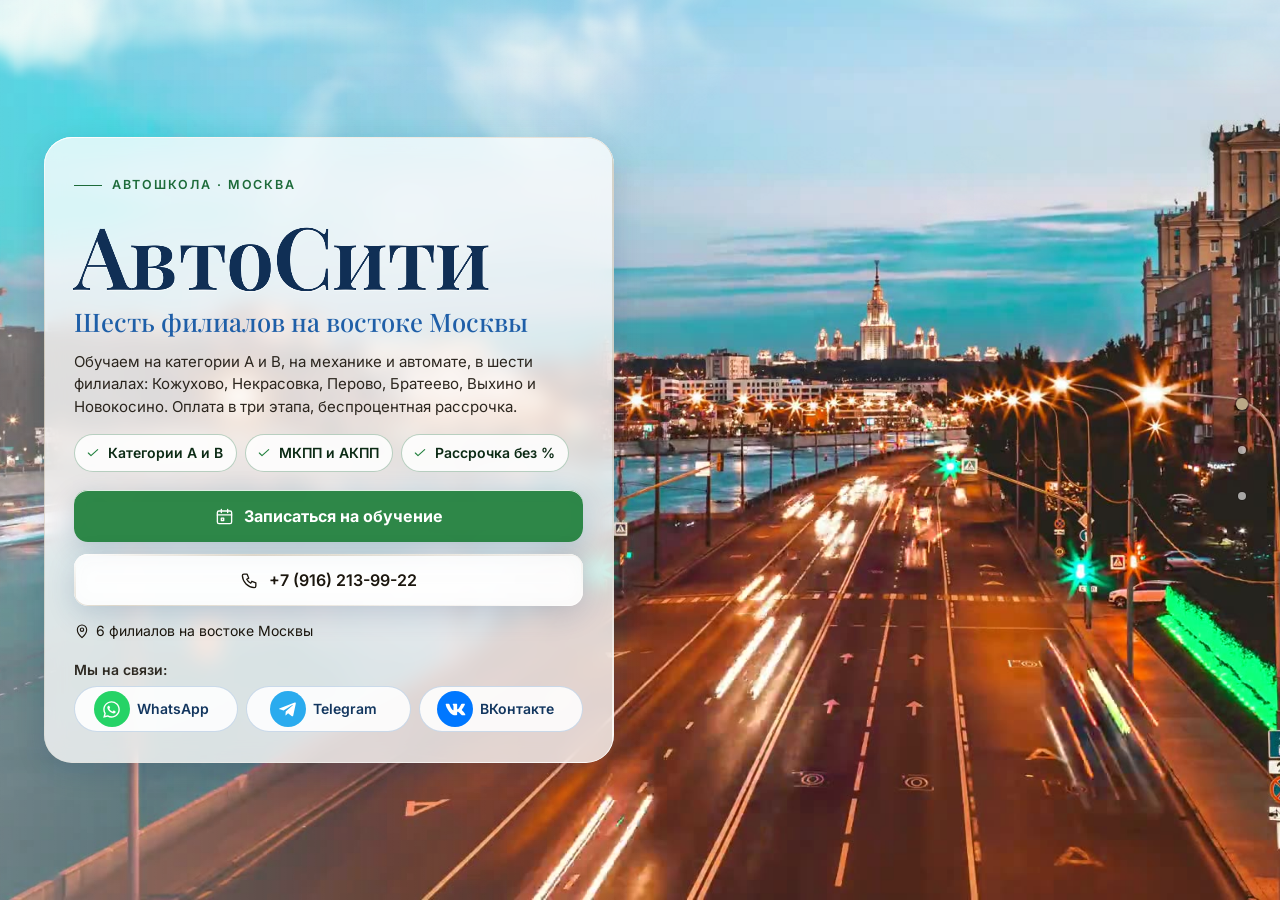
==== commit aed12ec1: "Счётчик заходов без cookies и без IP" ====
--- a/index.html
+++ b/index.html
@@ -1856,5 +1856,7 @@
 <script src="js/title-b.js" defer></script>
 <script src="js/fit-title.js" defer></script>
 <script src="js/diag.js?v=1"></script>
+<!-- visits-counter: заход на сайт школы; без cookies и хранилища, IP не сохраняется; ?k=1 — наш просмотр -->
+<script>(function(){try{var q=location.search,s=(location.pathname.split('/')[1]||'').toLowerCase();if(!s)return;var n=0,done=false,iv=setInterval(function(){if(done)return;if(document.visibilityState==='visible')n++;if(n<3)return;done=true;clearInterval(iv);var u='https://rinazolotareva.ru/vseti-api/avto-hit?s='+encodeURIComponent(s)+'&k='+(/[?&]k=1\b/.test(q)?1:0)+'&w='+(navigator.webdriver?1:0)+'&m='+(/Mobi|Android|iPhone|iPad/i.test(navigator.userAgent)?1:0);if(!(navigator.sendBeacon&&navigator.sendBeacon(u)))new Image().src=u;},1000);}catch(e){}})();</script>
 </body>
 </html>
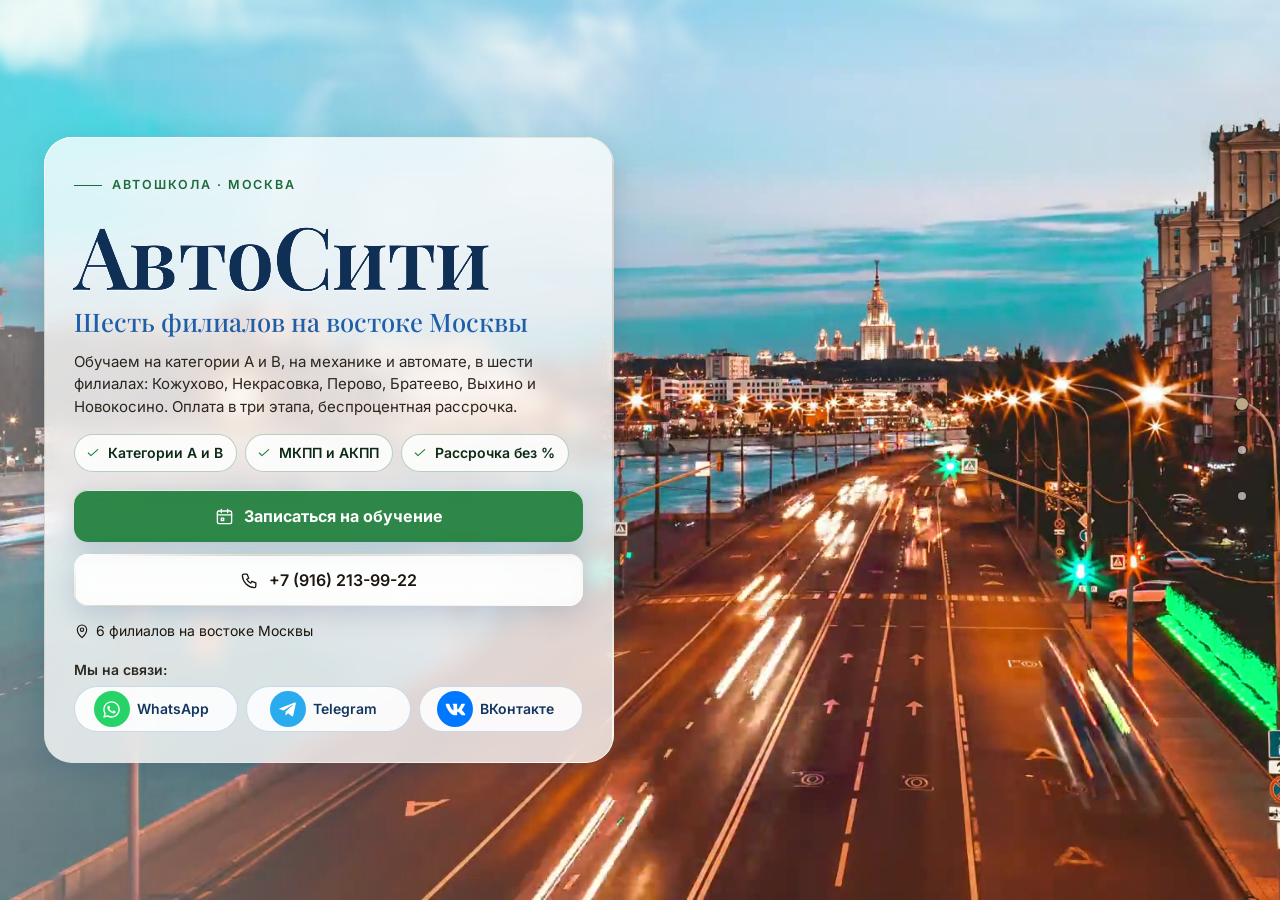
==== commit af13f27e: "Без чаек на первом экране" ====
--- a/index.html
+++ b/index.html
@@ -1852,7 +1852,6 @@
 </script>
 <script src="js/etalon.js" defer></script>
 <script src="js/clouds.js" defer></script>
-<script src="js/gulls.js" defer></script>
 <script src="js/title-b.js" defer></script>
 <script src="js/fit-title.js" defer></script>
 <script src="js/diag.js?v=1"></script>
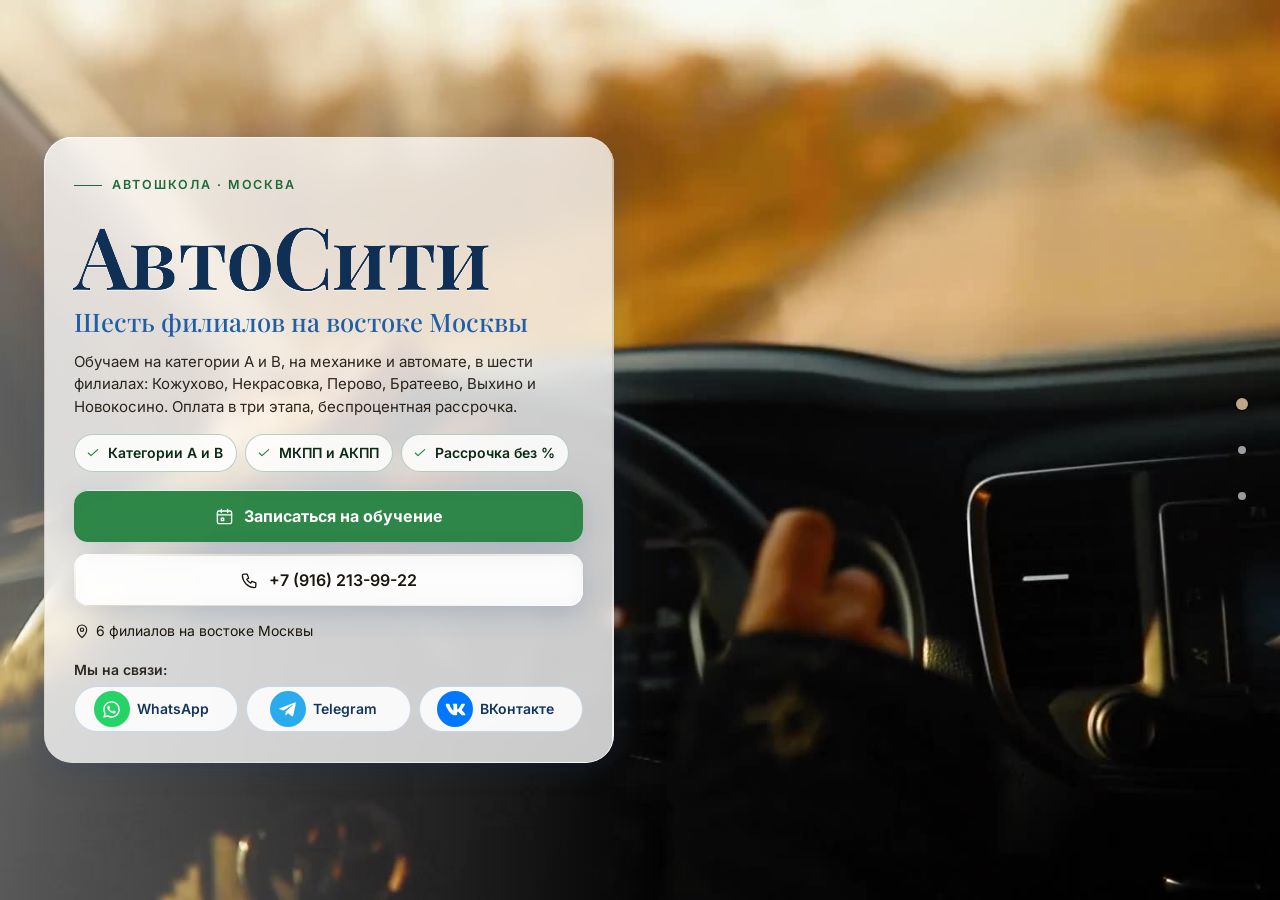
==== commit a4f4ef1e: "Первый экран: видео за рулём, без облаков; «Как нас найти»: за картой картинка города Co-Authored-By" ====
--- a/index.html
+++ b/index.html
@@ -22,7 +22,7 @@
 <link rel="icon" href="data:image/svg+xml,%3Csvg%20xmlns%3D%22http%3A//www.w3.org/2000/svg%22%20viewBox%3D%220%200%2064%2064%22%3E%3Crect%20width%3D%2264%22%20height%3D%2264%22%20rx%3D%2214%22%20fill%3D%22%231f5fa8%22/%3E%3Ccircle%20cx%3D%2232%22%20cy%3D%2232%22%20r%3D%2217%22%20fill%3D%22none%22%20stroke%3D%22%23fff%22%20stroke-width%3D%225%22/%3E%3Ccircle%20cx%3D%2232%22%20cy%3D%2232%22%20r%3D%225%22%20fill%3D%22%23ffc54d%22/%3E%3C/svg%3E">
 <script>document.documentElement.classList.add('js');try{var _i=parseInt(localStorage.getItem('nb_fs2'),10),_f=[1,1.15,1.3,1.5][_i];if(_f)document.documentElement.style.setProperty('--fs',_f)}catch(e){}</script>
 <style id="hero-timing">:root{--hero-d:1.2s}</style>
-<link rel="preload" as="image" href="img/hero-poster.jpg" fetchpriority="high">
+<link rel="preload" as="image" href="img/hero-poster.jpg?v=2" fetchpriority="high">
 <!-- шрифты лежат внутри сайта: Google Fonts у российской аудитории режется -->
 <style>
 @font-face{font-family:'Inter';font-style:normal;font-weight:400;font-display:swap;src:url(assets/fonts/inter-400-cyrillic-ext.woff2) format('woff2');unicode-range:U+0460-052F, U+1C80-1C8A, U+20B4, U+2DE0-2DFF, U+A640-A69F, U+FE2E-FE2F}
@@ -606,6 +606,16 @@
 <link rel="stylesheet" href="css/nevo.css?v=20261112f">
 <link rel="stylesheet" href="css/school.css?v=1">
 <script type="application/ld+json">{"@context": "https://schema.org", "@type": "DrivingSchool", "name": "Автошкола «АвтоСити»", "telephone": "+7 (916) 213-99-22", "email": "info@avtoct.ru", "sameAs": ["https://t.me/avtoct", "https://vk.com/avtoct"], "address": {"@type": "PostalAddress", "streetAddress": "Святоозерская ул., д. 24", "addressLocality": "Москва", "addressCountry": "RU"}, "geo": {"@type": "GeoCoordinates", "latitude": 55.7109947, "longitude": 37.8931611}, "department": [{"@type": "DrivingSchool", "name": "Автошкола «АвтоСити» — м. «Лухмановская»", "telephone": "+7 (916) 213-99-22", "address": {"@type": "PostalAddress", "streetAddress": "Святоозерская ул., д. 24", "addressLocality": "Москва", "addressCountry": "RU"}, "geo": {"@type": "GeoCoordinates", "latitude": 55.7109947, "longitude": 37.8931611}}, {"@type": "DrivingSchool", "name": "Автошкола «АвтоСити» — Некрасовка", "telephone": "+7 (916) 213-99-22", "address": {"@type": "PostalAddress", "streetAddress": "пр. Защитников Москвы, д. 15", "addressLocality": "Москва", "addressCountry": "RU"}, "geo": {"@type": "GeoCoordinates", "latitude": 55.7037547, "longitude": 37.9236073}}, {"@type": "DrivingSchool", "name": "Автошкола «АвтоСити» — Перово", "telephone": "+7 (916) 213-99-22", "address": {"@type": "PostalAddress", "streetAddress": "ул. Новогиреевская, д. 28Б, 2 этаж, офис 39", "addressLocality": "Москва", "addressCountry": "RU"}, "geo": {"@type": "GeoCoordinates", "latitude": 55.7552181, "longitude": 37.7936064}}, {"@type": "DrivingSchool", "name": "Автошкола «АвтоСити» — м. «Борисово»", "telephone": "+7 (916) 213-99-22", "address": {"@type": "PostalAddress", "streetAddress": "ул. Борисовские Пруды, д. 18, корп. 1", "addressLocality": "Москва", "addressCountry": "RU"}, "geo": {"@type": "GeoCoordinates", "latitude": 55.636993, "longitude": 37.7506481}}, {"@type": "DrivingSchool", "name": "Автошкола «АвтоСити» — Выхино", "telephone": "+7 (916) 213-99-22", "address": {"@type": "PostalAddress", "streetAddress": "Снайперская ул., д. 8Б", "addressLocality": "Москва", "addressCountry": "RU"}, "geo": {"@type": "GeoCoordinates", "latitude": 55.7227829, "longitude": 37.8102079}}, {"@type": "DrivingSchool", "name": "Автошкола «АвтоСити» — м. «Новокосино»", "telephone": "+7 (916) 213-99-22", "address": {"@type": "PostalAddress", "streetAddress": "Новокосинская ул., д. 10, корп. 2", "addressLocality": "Москва", "addressCountry": "RU"}, "geo": {"@type": "GeoCoordinates", "latitude": 55.7342146, "longitude": 37.8567365}}], "hasOfferCatalog": {"@type": "OfferCatalog", "name": "Обучение вождению", "itemListElement": [{"@type": "Offer", "itemOffered": {"@type": "Course", "name": "B  — МКПП или АКПП — Стоимость"}, "price": "29000", "priceCurrency": "RUB"}, {"@type": "Offer", "itemOffered": {"@type": "Course", "name": "B  — стандартный курс — Стоимость"}, "price": "78000", "priceCurrency": "RUB"}, {"@type": "Offer", "itemOffered": {"@type": "Course", "name": "A  — мотоцикл — Стоимость"}, "price": "27000", "priceCurrency": "RUB"}]}, "legalName": "АНПОО «АвтоСити»"}</script>
+<style id="city-map-bg">
+/* Фон раздела «Как нас найти» — картинка города школы */
+#contacts .sec-bg{background:#1c2633}
+#contacts .sec-bg .a4bg{display:none}
+#contacts .sec-bg .city-bg{position:absolute;inset:0}
+#contacts .sec-bg .city-bg img{opacity:1;object-fit:cover;object-position:50% 60%}
+#contacts .sec-bg::after,html[data-theme="light"]:not([data-hc="1"]) #contacts .sec-bg::after{background:linear-gradient(180deg,rgba(10,22,40,.10) 0%,rgba(10,22,40,.30) 100%)}
+html[data-theme="dark"] #contacts .sec-bg::after{background:rgba(5,12,24,.55)}
+@media (max-width:760px){#contacts .sec-bg .city-bg img{object-position:50% 50%}}
+</style>
 </head>
 <body data-sec="0">
 <svg xmlns="http://www.w3.org/2000/svg" style="display:none" aria-hidden="true">
@@ -693,8 +703,8 @@
 <!-- 1. HOME -->
     <section class="sec sec-hero active" id="home" data-title="nav_home">
       <div class="hero-bg" aria-hidden="true">
-        <video class="hero-video" id="heroVideo" autoplay muted loop playsinline preload="auto" poster="img/hero-poster.jpg" disablepictureinpicture tabindex="-1"></video>
-        <script>(function(){var v=document.getElementById('heroVideo');if(!v)return;var c=navigator.connection;if((window.matchMedia&&matchMedia('(prefers-reduced-motion:reduce)').matches)||(c&&c.saveData)){v.removeAttribute('autoplay');return}v.src=(window.matchMedia&&matchMedia('(max-width:768px)').matches)?'img/hero-video-mobile.mp4':'img/hero-video.mp4'})();</script>
+        <video class="hero-video" id="heroVideo" autoplay muted loop playsinline preload="auto" poster="img/hero-poster.jpg?v=2" disablepictureinpicture tabindex="-1"></video>
+        <script>(function(){var v=document.getElementById('heroVideo');if(!v)return;var c=navigator.connection;if((window.matchMedia&&matchMedia('(prefers-reduced-motion:reduce)').matches)||(c&&c.saveData)){v.removeAttribute('autoplay');return}v.src=(window.matchMedia&&matchMedia('(max-width:768px)').matches)?'img/hero-video-mobile.mp4?v=2':'img/hero-video.mp4?v=2'})();</script>
         <canvas class="hero-clouds" id="heroClouds"></canvas>
       </div>
       <div class="sec-scroll"><div class="wrap">
@@ -735,7 +745,7 @@
 
 <!-- contacts -->
     <section class="sec nk-sec" id="contacts" data-title="nav_contacts">
-      <div class="sec-bg" aria-hidden="true"><div class="a4bg vl-scheme" aria-hidden="true"><svg viewBox="0 0 1600 900" preserveAspectRatio="xMidYMid slice" focusable="false"><path class="vls-wave" d="M0 820 C 300 790, 700 850, 1000 810 S 1400 780, 1600 820M0 860 C 400 830, 800 890, 1600 850"/><path id="vlr1" class="vls-route" d="M1137 379 Q1235 363 1320 413"/><path id="vlr2" class="vls-route" d="M1137 379 Q800 381 538 168"/><path id="vlr3" class="vls-route" d="M1137 379 Q772 710 280 732"/><path id="vlr4" class="vls-route" d="M1137 379 Q877 441 638 323"/><path id="vlr5" class="vls-route" d="M1137 379 Q1007 363 918 268"/><circle class="vls-ring" cx="1137" cy="379" r="16" style="animation-delay:-0.00s"/><circle class="vls-pt" cx="1137" cy="379" r="9"/><circle class="vls-ring" cx="1320" cy="413" r="16" style="animation-delay:-0.45s"/><circle class="vls-pt" cx="1320" cy="413" r="9"/><circle class="vls-ring" cx="538" cy="168" r="16" style="animation-delay:-0.90s"/><circle class="vls-pt" cx="538" cy="168" r="9"/><circle class="vls-ring" cx="280" cy="732" r="16" style="animation-delay:-1.35s"/><circle class="vls-pt" cx="280" cy="732" r="9"/><circle class="vls-ring" cx="638" cy="323" r="16" style="animation-delay:-1.80s"/><circle class="vls-pt" cx="638" cy="323" r="9"/><circle class="vls-ring" cx="918" cy="268" r="16" style="animation-delay:-2.25s"/><circle class="vls-pt" cx="918" cy="268" r="9"/><circle class="vls-hub" cx="1137" cy="379" r="13"/><circle class="vls-dot" r="6"><animateMotion dur="4.9s" begin="-0.7s" repeatCount="indefinite"><mpath href="#vlr1"/></animateMotion></circle><circle class="vls-dot" r="6"><animateMotion dur="5.8s" begin="-1.4s" repeatCount="indefinite"><mpath href="#vlr2"/></animateMotion></circle><circle class="vls-dot" r="6"><animateMotion dur="6.7s" begin="-2.1s" repeatCount="indefinite"><mpath href="#vlr3"/></animateMotion></circle><circle class="vls-dot" r="6"><animateMotion dur="4.0s" begin="-2.8s" repeatCount="indefinite"><mpath href="#vlr4"/></animateMotion></circle><circle class="vls-dot" r="6"><animateMotion dur="4.9s" begin="-3.5s" repeatCount="indefinite"><mpath href="#vlr5"/></animateMotion></circle></svg></div></div>
+      <div class="sec-bg" aria-hidden="true"><picture class="city-bg"><source media="(max-width:760px)" srcset="img/city-bg-m.jpg"><img src="img/city-bg.jpg" alt="" loading="lazy" decoding="async"></picture><div class="a4bg vl-scheme" aria-hidden="true"><svg viewBox="0 0 1600 900" preserveAspectRatio="xMidYMid slice" focusable="false"><path class="vls-wave" d="M0 820 C 300 790, 700 850, 1000 810 S 1400 780, 1600 820M0 860 C 400 830, 800 890, 1600 850"/><path id="vlr1" class="vls-route" d="M1137 379 Q1235 363 1320 413"/><path id="vlr2" class="vls-route" d="M1137 379 Q800 381 538 168"/><path id="vlr3" class="vls-route" d="M1137 379 Q772 710 280 732"/><path id="vlr4" class="vls-route" d="M1137 379 Q877 441 638 323"/><path id="vlr5" class="vls-route" d="M1137 379 Q1007 363 918 268"/><circle class="vls-ring" cx="1137" cy="379" r="16" style="animation-delay:-0.00s"/><circle class="vls-pt" cx="1137" cy="379" r="9"/><circle class="vls-ring" cx="1320" cy="413" r="16" style="animation-delay:-0.45s"/><circle class="vls-pt" cx="1320" cy="413" r="9"/><circle class="vls-ring" cx="538" cy="168" r="16" style="animation-delay:-0.90s"/><circle class="vls-pt" cx="538" cy="168" r="9"/><circle class="vls-ring" cx="280" cy="732" r="16" style="animation-delay:-1.35s"/><circle class="vls-pt" cx="280" cy="732" r="9"/><circle class="vls-ring" cx="638" cy="323" r="16" style="animation-delay:-1.80s"/><circle class="vls-pt" cx="638" cy="323" r="9"/><circle class="vls-ring" cx="918" cy="268" r="16" style="animation-delay:-2.25s"/><circle class="vls-pt" cx="918" cy="268" r="9"/><circle class="vls-hub" cx="1137" cy="379" r="13"/><circle class="vls-dot" r="6"><animateMotion dur="4.9s" begin="-0.7s" repeatCount="indefinite"><mpath href="#vlr1"/></animateMotion></circle><circle class="vls-dot" r="6"><animateMotion dur="5.8s" begin="-1.4s" repeatCount="indefinite"><mpath href="#vlr2"/></animateMotion></circle><circle class="vls-dot" r="6"><animateMotion dur="6.7s" begin="-2.1s" repeatCount="indefinite"><mpath href="#vlr3"/></animateMotion></circle><circle class="vls-dot" r="6"><animateMotion dur="4.0s" begin="-2.8s" repeatCount="indefinite"><mpath href="#vlr4"/></animateMotion></circle><circle class="vls-dot" r="6"><animateMotion dur="4.9s" begin="-3.5s" repeatCount="indefinite"><mpath href="#vlr5"/></animateMotion></circle></svg></div></div>
       <div class="sec-scroll"><div class="wrap">
         <div class="sec-head glass glow"><span class="kicker rv" style="--i:0">Филиалы</span><h2 class="h2 rv" style="--i:1">Как нас найти</h2></div>
         <div class="contacts nk-contacts vl-contacts">
@@ -1851,7 +1861,6 @@
 })();
 </script>
 <script src="js/etalon.js" defer></script>
-<script src="js/clouds.js" defer></script>
 <script src="js/title-b.js" defer></script>
 <script src="js/fit-title.js" defer></script>
 <script src="js/diag.js?v=1"></script>
